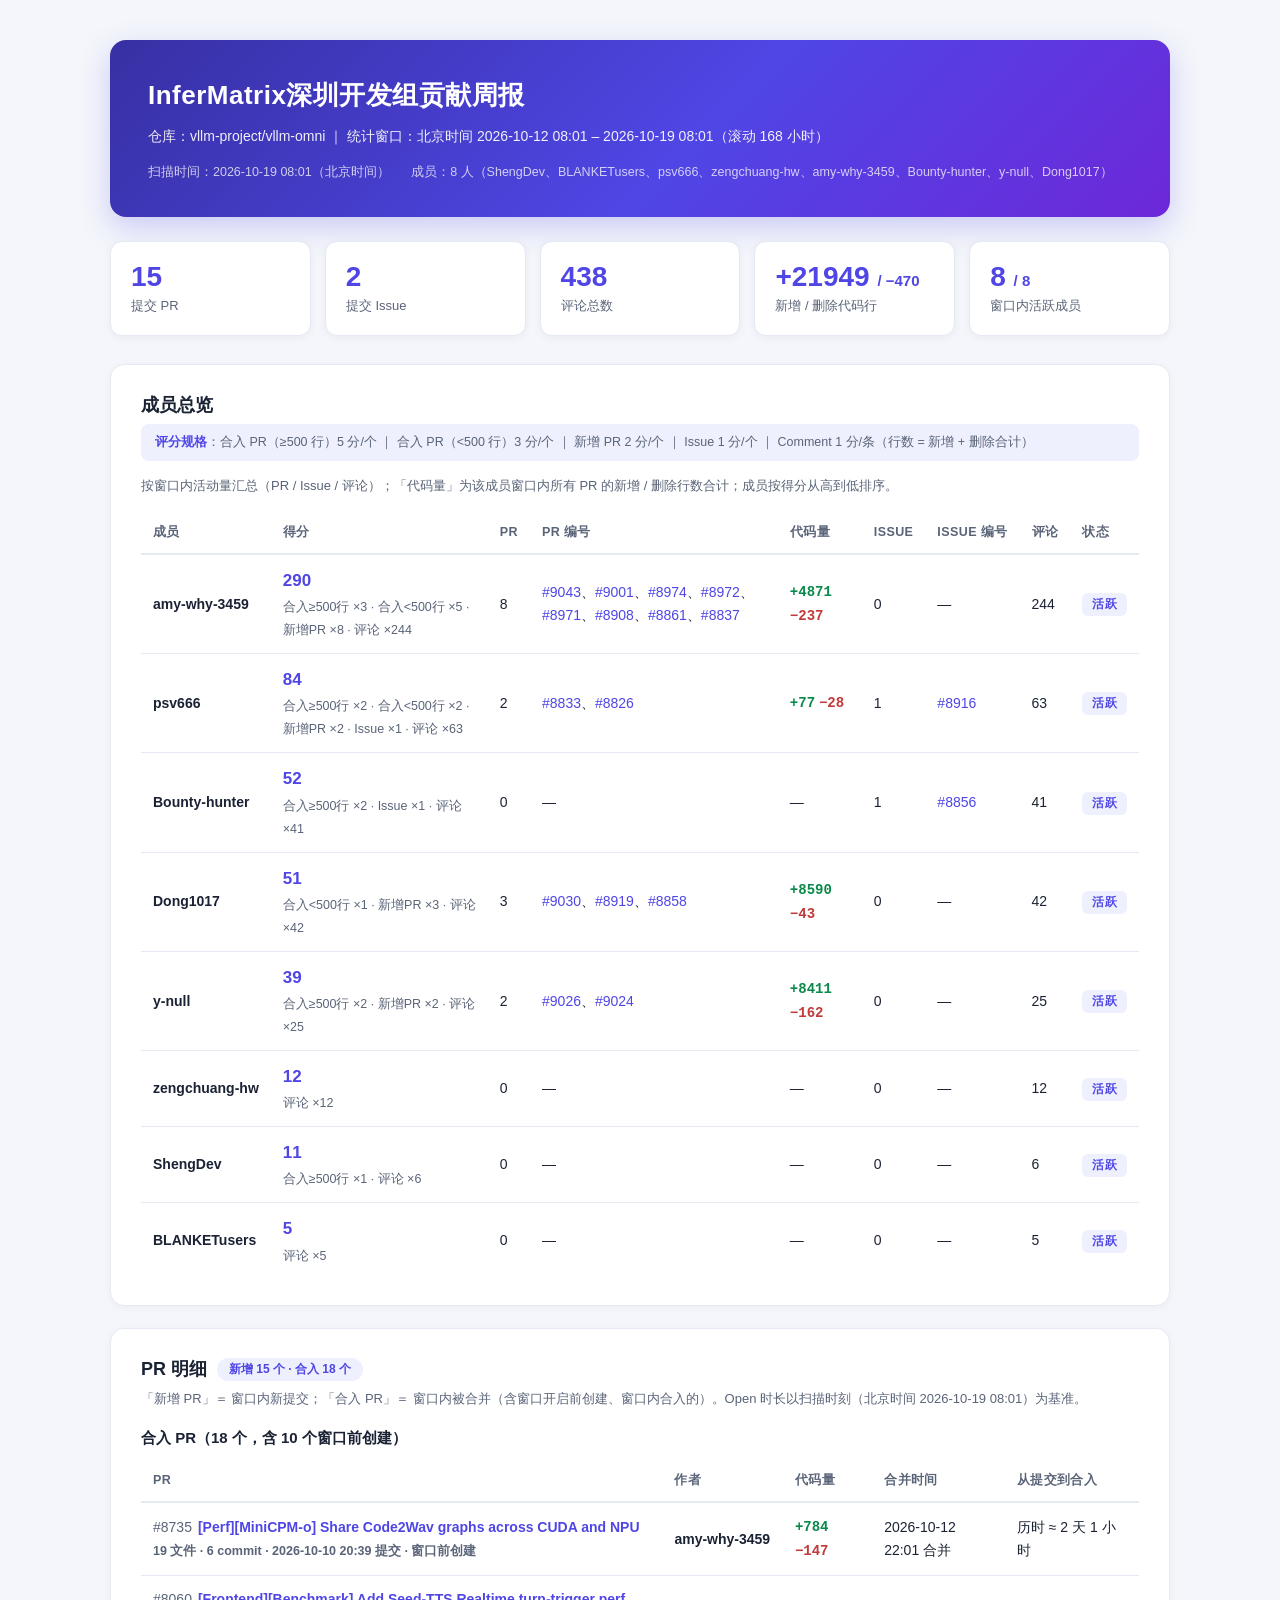
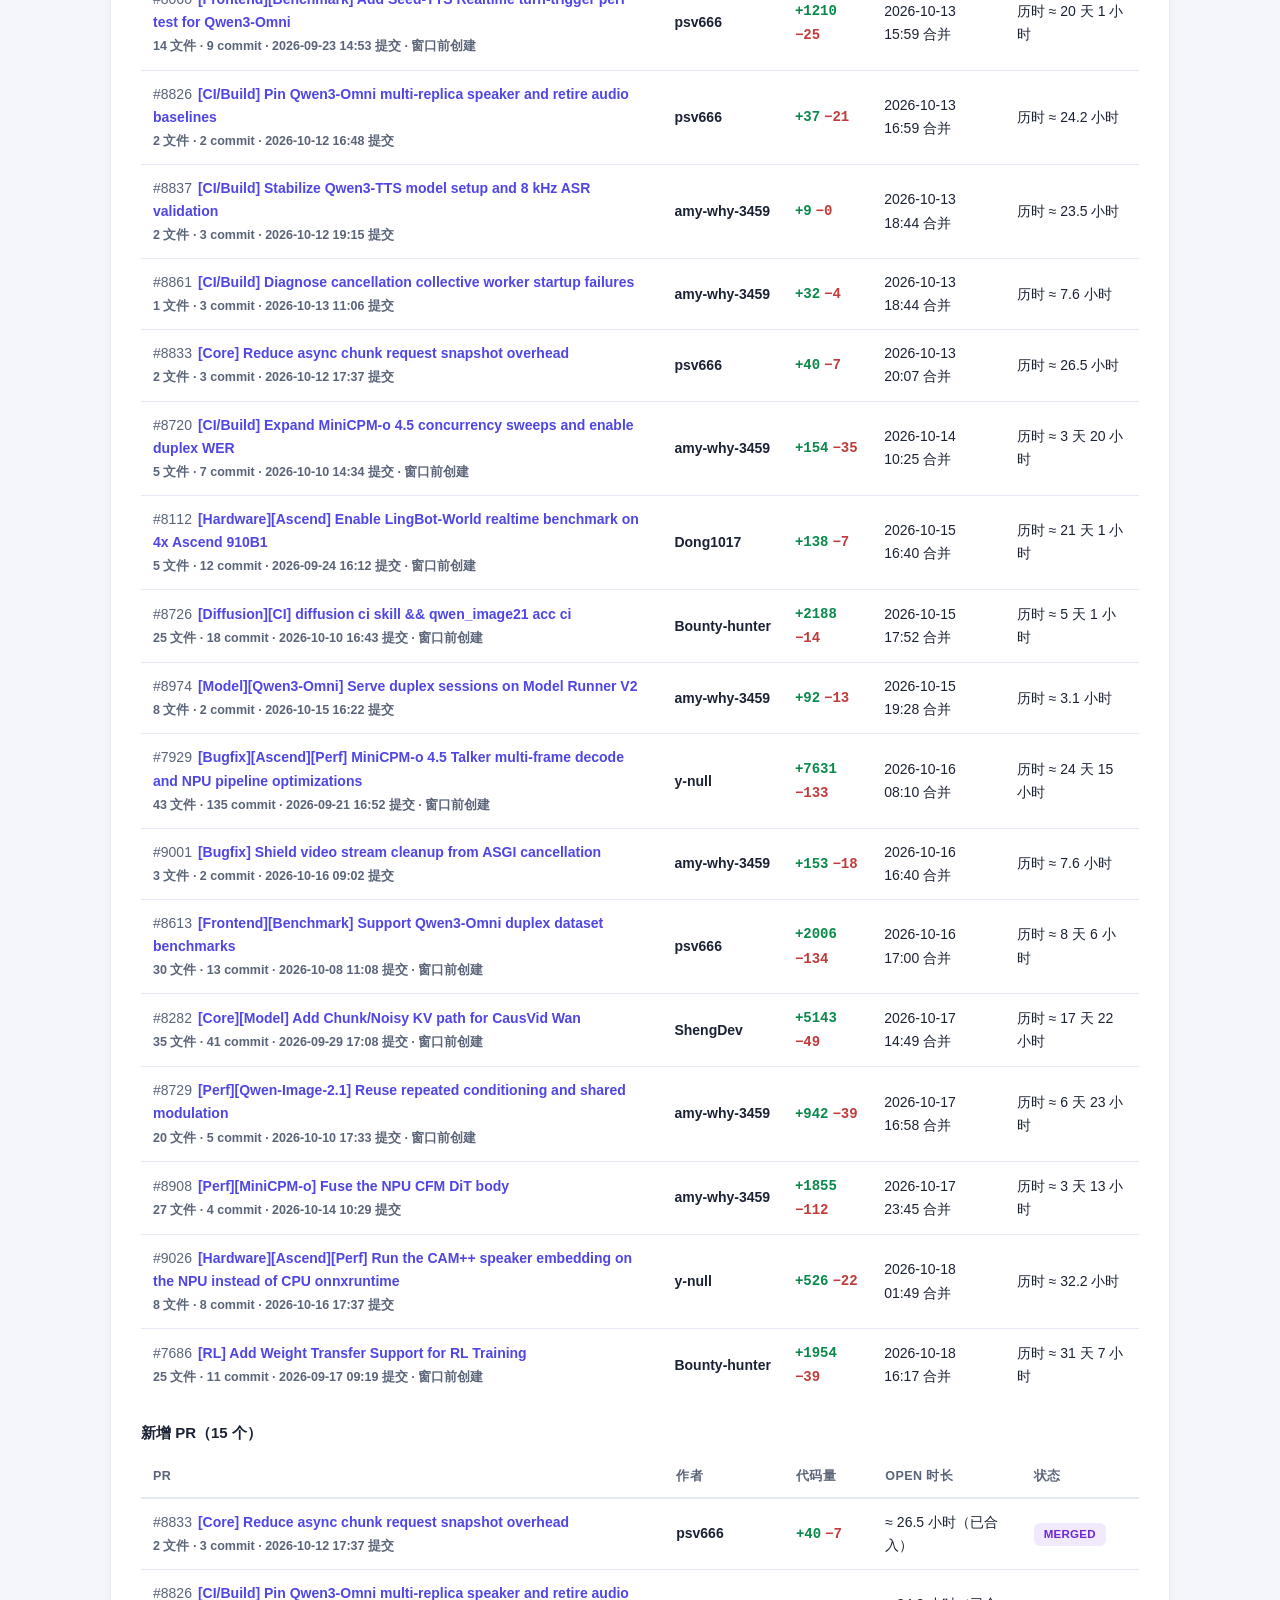
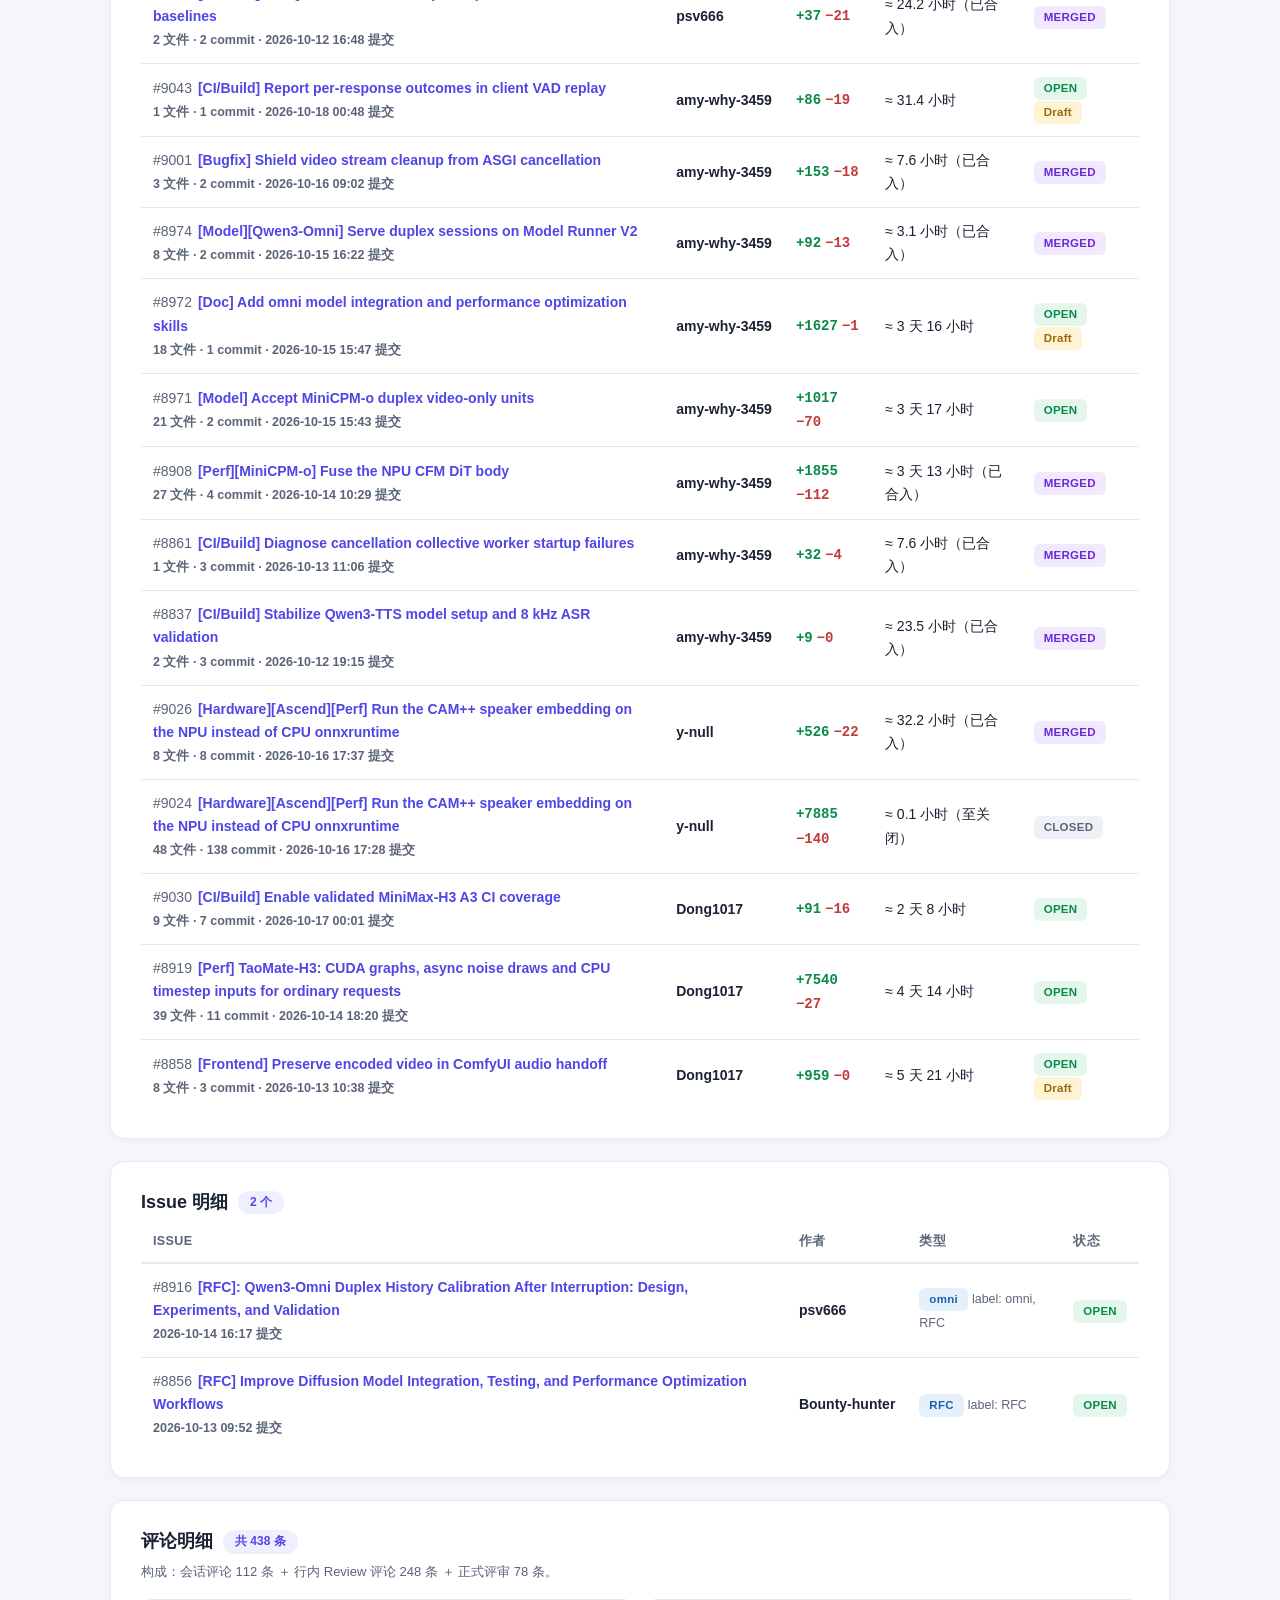
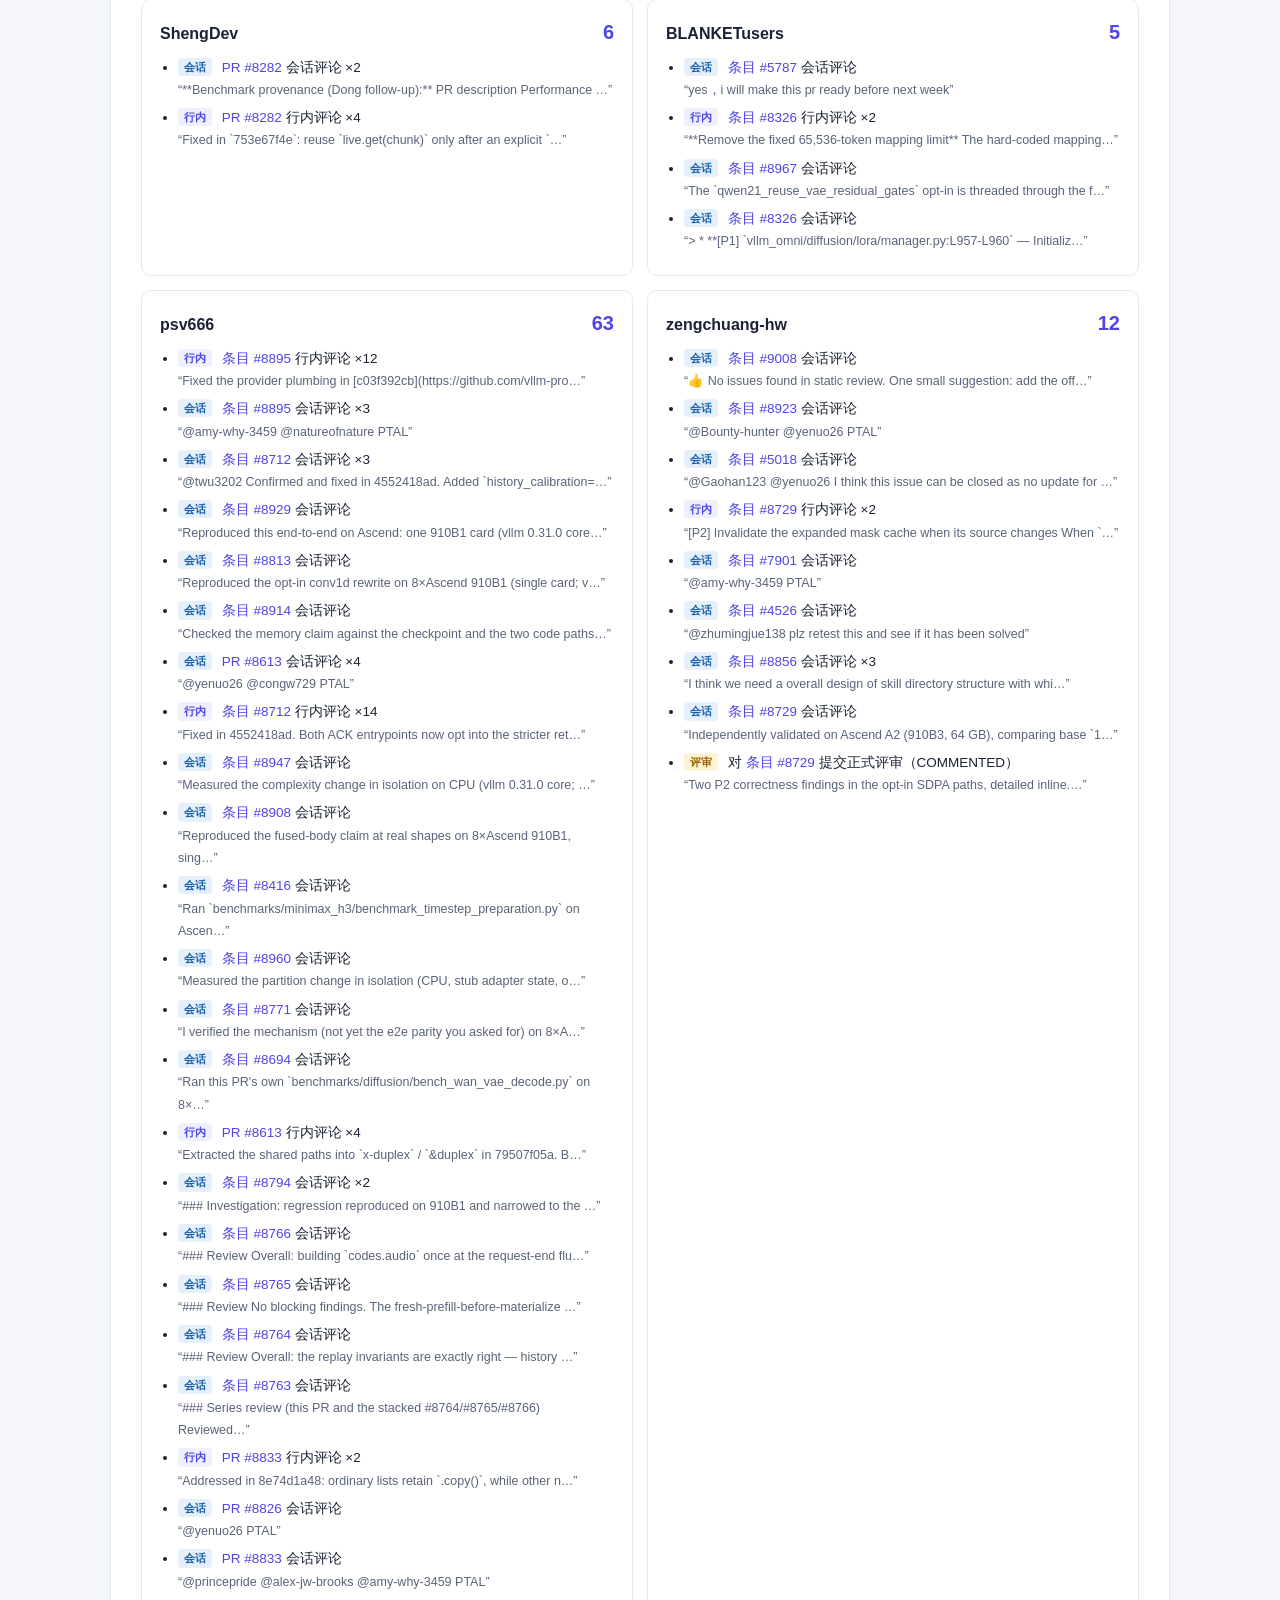
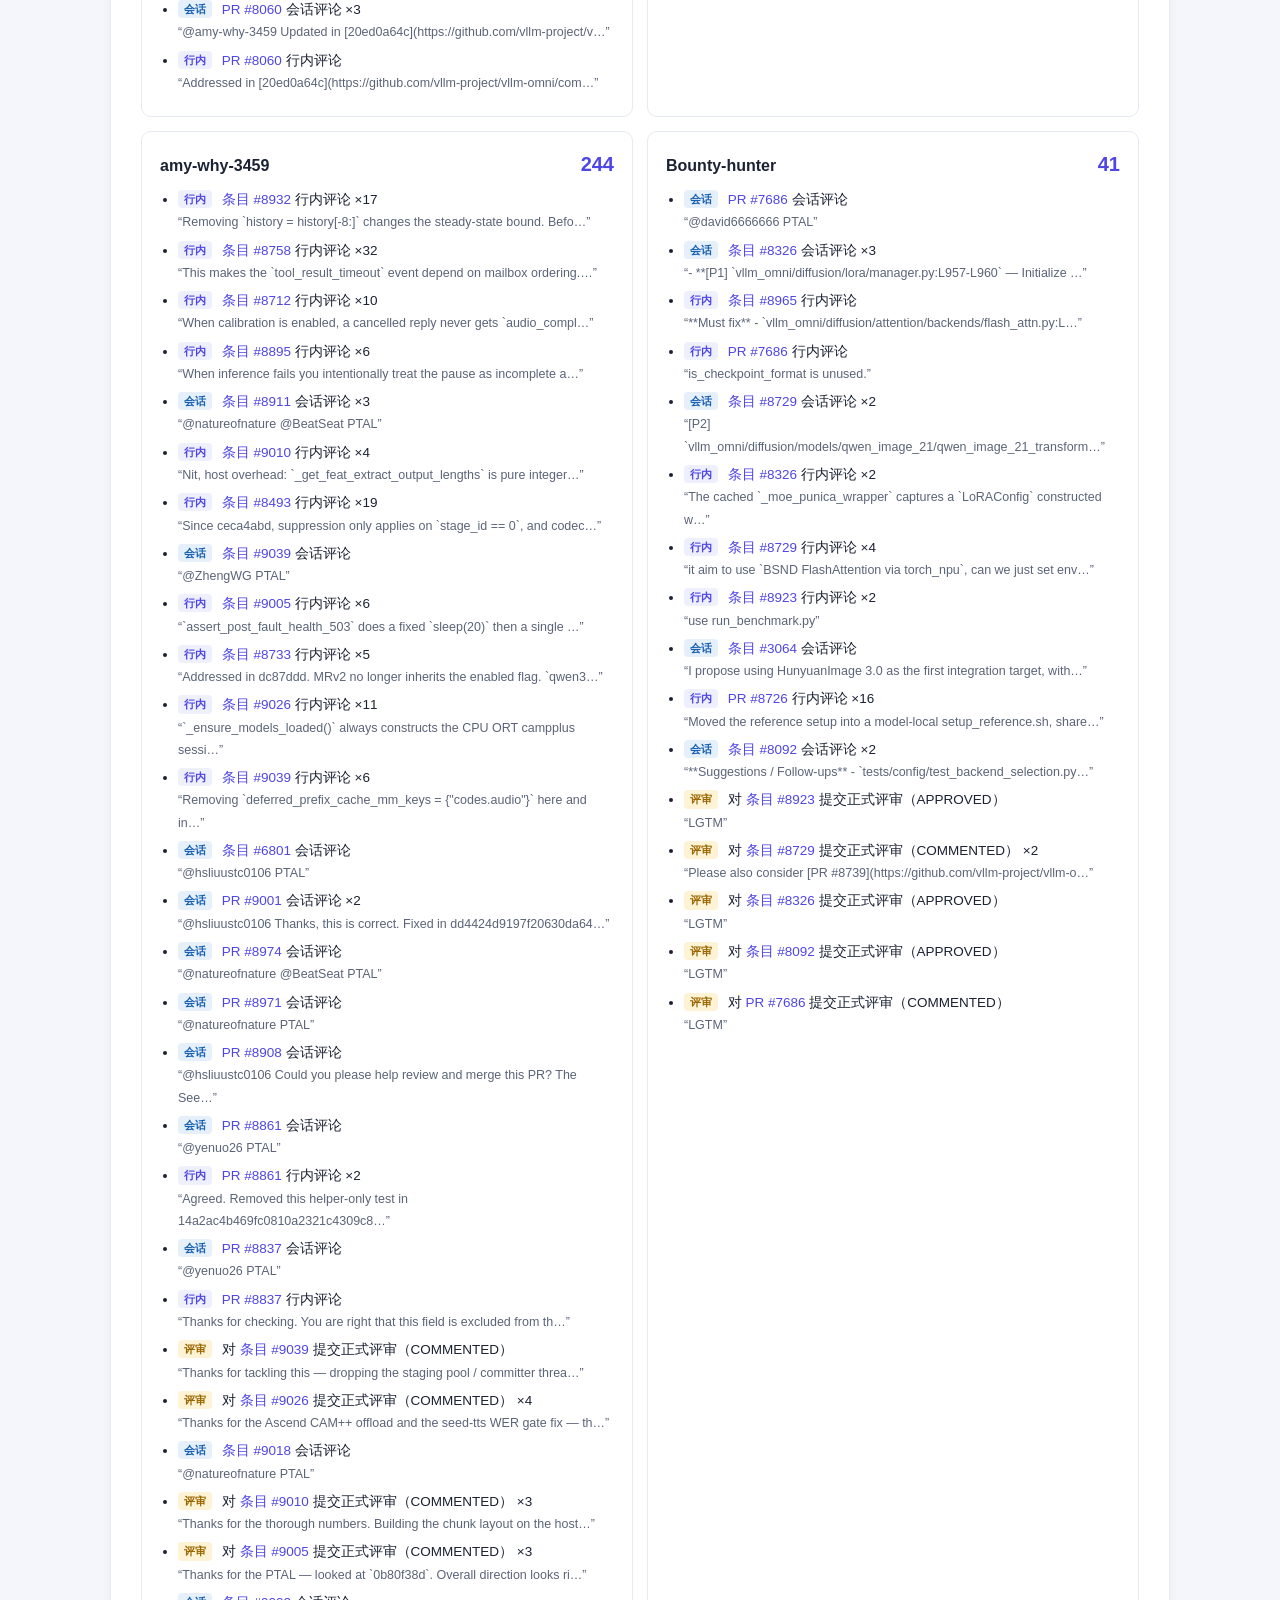
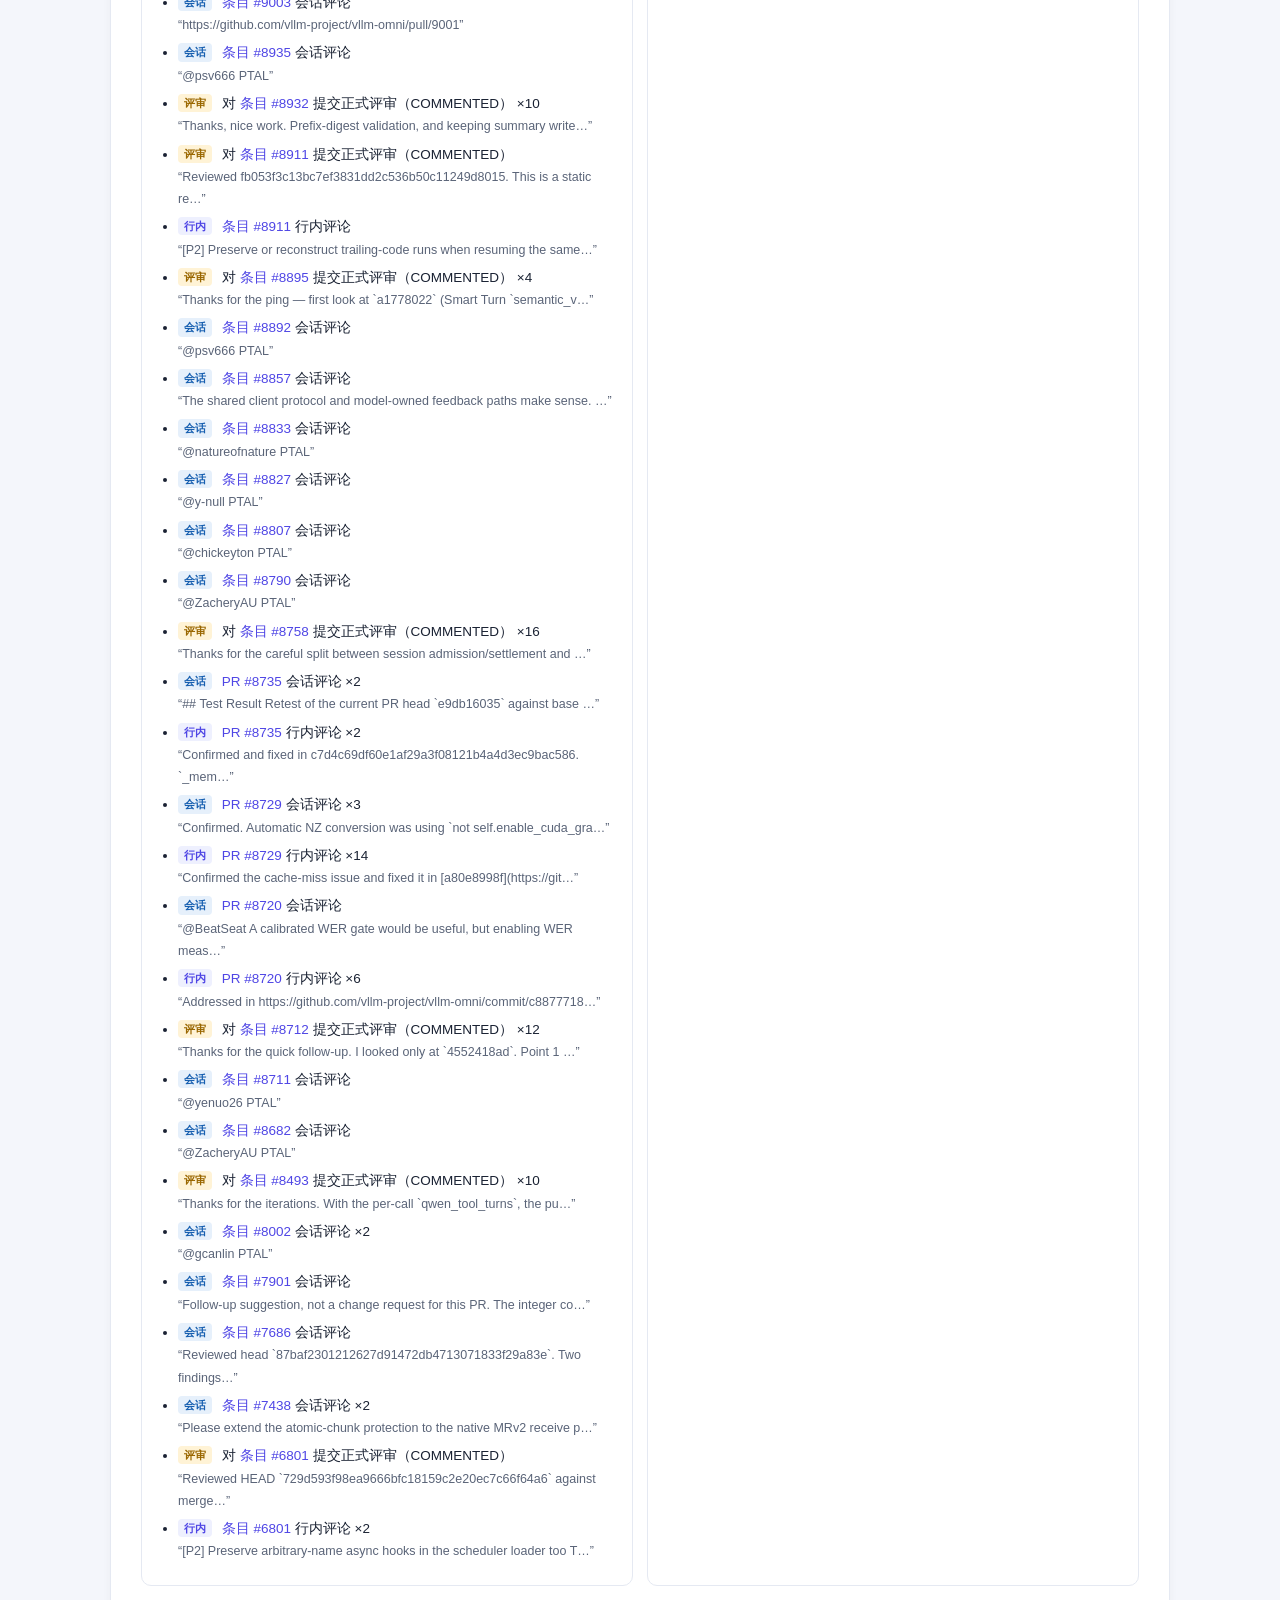
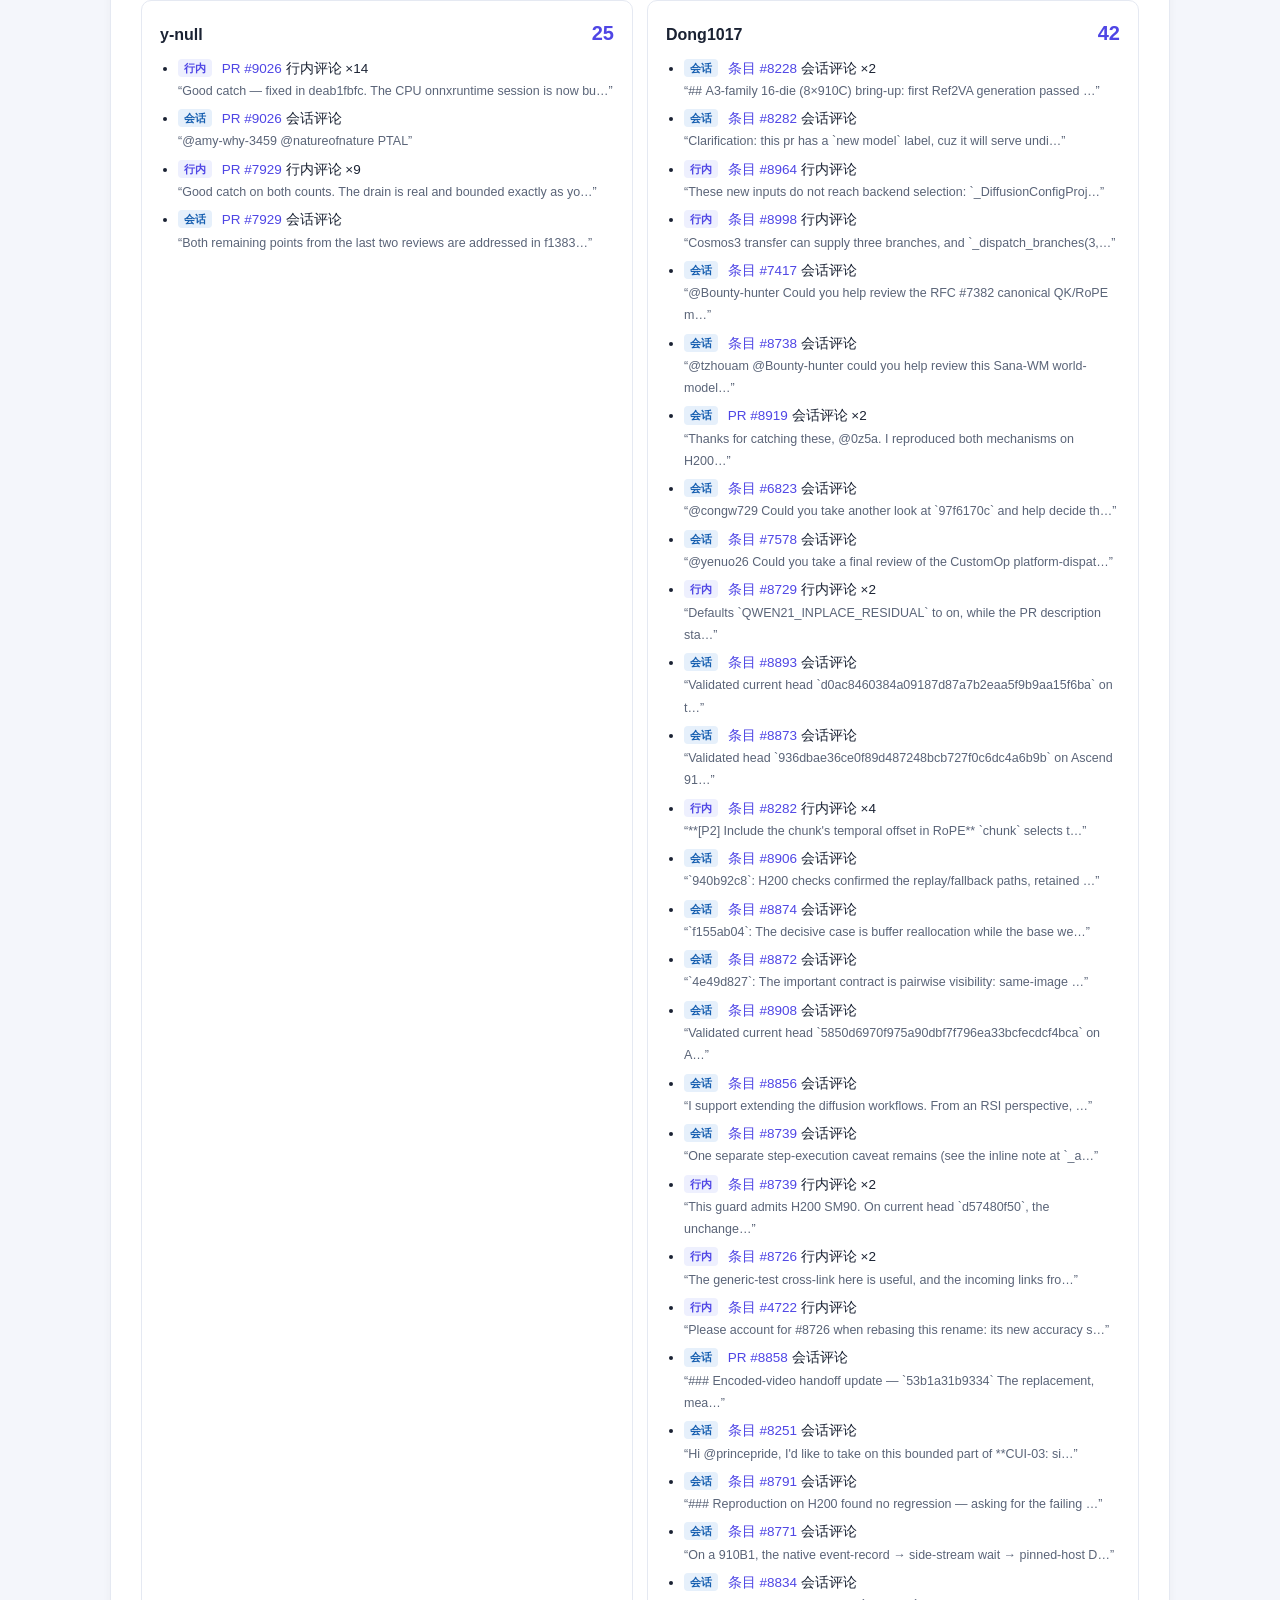
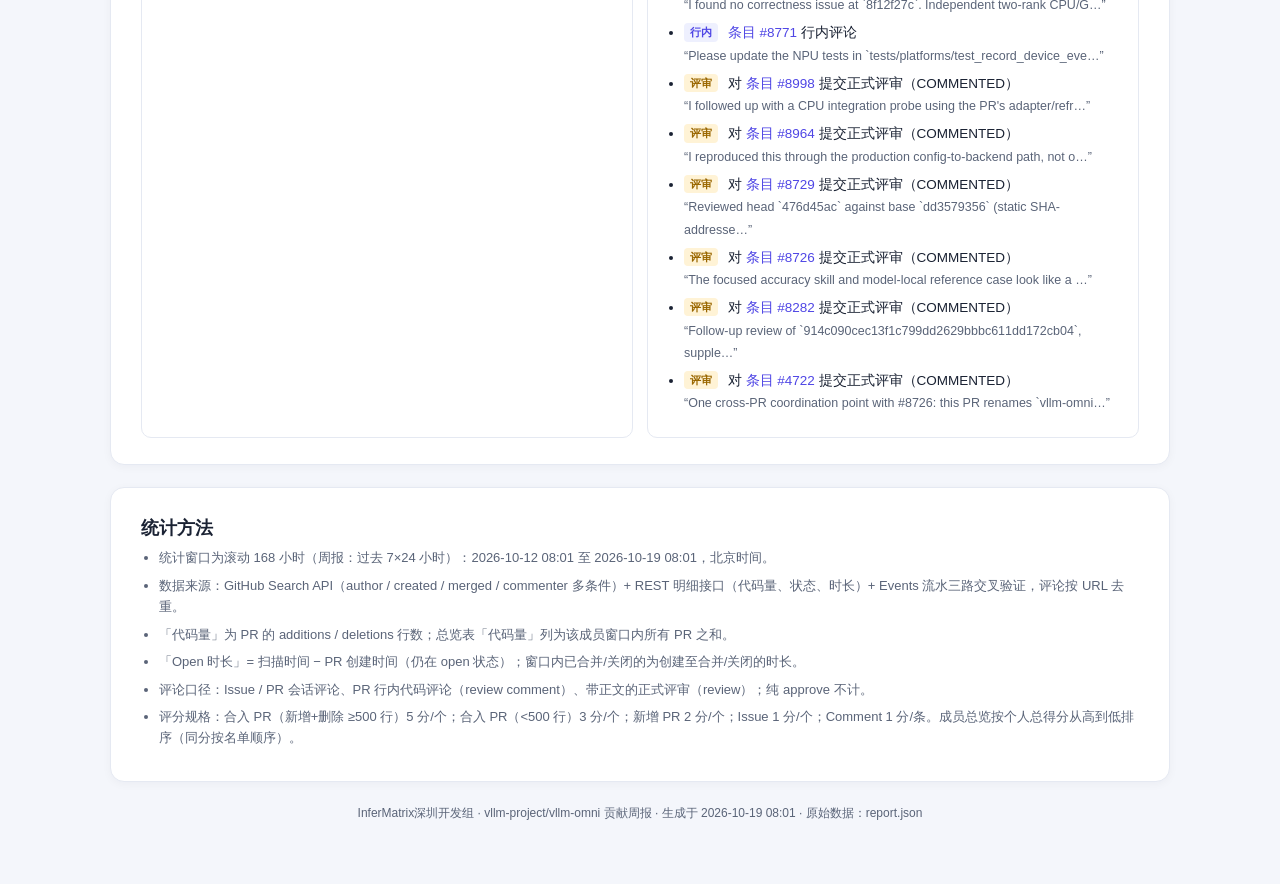
==== reports/weekly-2026-10-19.html @ c900212f "发布 2026-10-19 周报" ====
<!DOCTYPE html>
<html lang="zh-CN">
<head>
<meta charset="UTF-8">
<meta name="viewport" content="width=device-width, initial-scale=1.0">
<title>InferMatrix深圳开发组 · 贡献周报 · 2026-10-19</title>
<style>
  :root {
    --ink: #1a2233; --ink-soft: #5a6478; --line: #e5e9f2; --bg: #f4f6fb; --card: #ffffff;
    --accent: #4f46e5; --accent-soft: #eef0fe;
    --green: #0a8a4a; --green-bg: #e5f6ec; --red: #c23b3b; --red-bg: #fdecec;
    --amber: #9a6700; --amber-bg: #fff3d6; --blue: #175fb0; --blue-bg: #e6f0fb;
    --violet: #6d28d9; --violet-bg: #f1e9fe; --gray-bg: #eef1f6;
  }
  * { box-sizing: border-box; margin: 0; padding: 0; }
  body { font-family: -apple-system, "Segoe UI", Roboto, "PingFang SC", "Microsoft YaHei", "Noto Sans SC", sans-serif;
    background: var(--bg); color: var(--ink); line-height: 1.65; padding: 40px 20px 60px; }
  .page { max-width: 1060px; margin: 0 auto; }
  header.hero { background: linear-gradient(135deg, #3730a3 0%, #4f46e5 55%, #6d28d9 100%); color: #fff;
    border-radius: 16px; padding: 34px 38px; margin-bottom: 24px; box-shadow: 0 10px 30px rgba(79, 70, 229, .25); }
  header.hero h1 { font-size: 26px; font-weight: 700; letter-spacing: .5px; }
  header.hero .sub { margin-top: 8px; font-size: 14px; opacity: .92; }
  header.hero .meta { margin-top: 14px; font-size: 12.5px; opacity: .75; }
  header.hero .meta span { margin-right: 18px; }
  .stats { display: grid; grid-template-columns: repeat(5, 1fr); gap: 14px; margin-bottom: 28px; }
  .stat { background: var(--card); border-radius: 12px; padding: 18px 20px; border: 1px solid var(--line);
    box-shadow: 0 2px 8px rgba(26, 34, 51, .05); }
  .stat .num { font-size: 28px; font-weight: 800; color: var(--accent); line-height: 1.2; }
  .stat .lbl { font-size: 13px; color: var(--ink-soft); margin-top: 2px; }
  .stat .num small { font-size: 15px; font-weight: 600; }
  section { background: var(--card); border: 1px solid var(--line); border-radius: 14px; padding: 26px 30px;
    margin-bottom: 22px; box-shadow: 0 2px 10px rgba(26,34,51,.04); }
  h2 { font-size: 18px; font-weight: 700; margin-bottom: 4px; display: flex; align-items: center; gap: 10px; flex-wrap: wrap; }
  h2 .tag { font-size: 12px; font-weight: 600; color: var(--accent); background: var(--accent-soft); border-radius: 999px; padding: 2px 12px; }
  .h3 { font-size: 15px; font-weight: 700; margin: 20px 0 10px; }
  .h3:first-of-type { margin-top: 0; }
  .sec-desc { font-size: 13px; color: var(--ink-soft); margin-bottom: 16px; }
  table { width: 100%; border-collapse: collapse; font-size: 14px; }
  th { text-align: left; font-size: 12.5px; color: var(--ink-soft); font-weight: 600; text-transform: uppercase;
    letter-spacing: .4px; padding: 10px 12px; border-bottom: 2px solid var(--line); white-space: nowrap; }
  td { padding: 12px; border-bottom: 1px solid var(--line); vertical-align: middle; }
  tr:last-child td { border-bottom: none; }
  tr:hover td { background: #fafbfe; }
  a { color: var(--accent); text-decoration: none; }
  a:hover { text-decoration: underline; }
  .pr-title { font-weight: 600; }
  .pr-id { color: var(--ink-soft); font-weight: 500; margin-right: 6px; }
  .member { font-weight: 600; white-space: nowrap; }
  .codeadd { color: var(--green); font-weight: 700; font-family: Consolas, "Courier New", monospace; }
  .codedel { color: var(--red); font-weight: 700; font-family: Consolas, "Courier New", monospace; }
  .muted { color: var(--ink-soft); font-size: 12.5px; }
  .badge { display: inline-block; font-size: 11.5px; font-weight: 700; border-radius: 6px; padding: 2px 10px;
    letter-spacing: .3px; white-space: nowrap; }
  .b-open { color: var(--green); background: var(--green-bg); }
  .b-draft { color: var(--amber); background: var(--amber-bg); }
  .b-merged { color: var(--violet); background: var(--violet-bg); }
  .b-closed { color: var(--ink-soft); background: var(--gray-bg); }
  .b-perf { color: var(--blue); background: var(--blue-bg); }
  .b-idle { color: var(--ink-soft); background: var(--gray-bg); }
  .b-active { color: var(--accent); background: var(--accent-soft); }
  .cmt-grid { display: grid; grid-template-columns: 1fr 1fr; gap: 14px; }
  .cmt-card { border: 1px solid var(--line); border-radius: 10px; padding: 16px 18px; }
  .cmt-card .head { display: flex; justify-content: space-between; align-items: baseline; margin-bottom: 8px; }
  .cmt-card .who { font-weight: 700; }
  .cmt-card .count { font-size: 20px; font-weight: 800; color: var(--accent); }
  .cmt-card ul { margin-left: 18px; font-size: 13.5px; }
  .cmt-card li { margin-bottom: 6px; }
  .k { display: inline-block; font-size: 11px; font-weight: 700; border-radius: 4px; padding: 0 6px; margin-right: 6px; vertical-align: 1px; }
  .k1 { color: var(--blue); background: var(--blue-bg); }
  .k2 { color: var(--accent); background: var(--accent-soft); }
  .k3 { color: var(--amber); background: var(--amber-bg); }
  .rules { background: var(--accent-soft); border-radius: 8px; padding: 8px 14px; font-size: 12.5px; color: var(--ink-soft); margin-bottom: 14px; }
  .rules b { color: var(--accent); }
  .score { font-weight: 800; color: var(--accent); font-size: 17px; }
  .idle-grid { display: grid; grid-template-columns: repeat(3, 1fr); gap: 14px; }
  .idle-card { border: 1px dashed #cdd4e2; border-radius: 10px; padding: 16px 18px; }
  .idle-card .who { font-weight: 700; margin-bottom: 6px; }
  .idle-card p { font-size: 13px; color: var(--ink-soft); }
  .method { font-size: 13px; color: var(--ink-soft); }
  .method li { margin-bottom: 6px; margin-left: 18px; }
  footer { text-align: center; font-size: 12px; color: var(--ink-soft); margin-top: 10px; }
  @media (max-width: 860px) { .stats { grid-template-columns: repeat(2, 1fr); } .cmt-grid, .idle-grid { grid-template-columns: 1fr; } section { padding: 20px 18px; } .table-wrap { overflow-x: auto; } }
  @media print { body { background: #fff; padding: 0; } section, .stat, header.hero { box-shadow: none; } }
</style>
</head>
<body>
<div class="page">

  <header class="hero">
    <h1>InferMatrix深圳开发组贡献周报</h1>
    <div class="sub">仓库：vllm-project/vllm-omni ｜ 统计窗口：北京时间 2026-10-12 08:01 – 2026-10-19 08:01（滚动 168 小时）</div>
    <div class="meta">
      <span>扫描时间：2026-10-19 08:01（北京时间）</span>
      <span>成员：8 人（ShengDev、BLANKETusers、psv666、zengchuang-hw、amy-why-3459、Bounty-hunter、y-null、Dong1017）</span>
    </div>
  </header>

  <div class="stats">
    <div class="stat"><div class="num">15</div><div class="lbl">提交 PR</div></div>
    <div class="stat"><div class="num">2</div><div class="lbl">提交 Issue</div></div>
    <div class="stat"><div class="num">438</div><div class="lbl">评论总数</div></div>
    <div class="stat"><div class="num">+21949 <small>/ −470</small></div><div class="lbl">新增 / 删除代码行</div></div>
    <div class="stat"><div class="num">8 <small>/ 8</small></div><div class="lbl">窗口内活跃成员</div></div>
  </div>

  <section>
    <h2>成员总览</h2>
    <div class="rules"><b>评分规格</b>：合入 PR（≥500 行）5 分/个 ｜ 合入 PR（&lt;500 行）3 分/个 ｜ 新增 PR 2 分/个 ｜ Issue 1 分/个 ｜ Comment 1 分/条（行数 = 新增 + 删除合计）</div>
    <div class="sec-desc">按窗口内活动量汇总（PR / Issue / 评论）；「代码量」为该成员窗口内所有 PR 的新增 / 删除行数合计；成员按得分从高到低排序。</div>
    <div class="table-wrap">
    <table>
      <thead><tr><th>成员</th><th>得分</th><th>PR</th><th>PR 编号</th><th>代码量</th><th>Issue</th><th>Issue 编号</th><th>评论</th><th>状态</th></tr></thead>
      <tbody>
        <tr><td class="member">amy-why-3459</td><td><span class="score">290</span><br><span class="muted">合入≥500行 ×3 · 合入<500行 ×5 · 新增PR ×8 · 评论 ×244</span></td><td>8</td><td><a href="https://github.com/vllm-project/vllm-omni/pull/9043" target="_blank">#9043</a>、<a href="https://github.com/vllm-project/vllm-omni/pull/9001" target="_blank">#9001</a>、<a href="https://github.com/vllm-project/vllm-omni/pull/8974" target="_blank">#8974</a>、<a href="https://github.com/vllm-project/vllm-omni/pull/8972" target="_blank">#8972</a>、<a href="https://github.com/vllm-project/vllm-omni/pull/8971" target="_blank">#8971</a>、<a href="https://github.com/vllm-project/vllm-omni/pull/8908" target="_blank">#8908</a>、<a href="https://github.com/vllm-project/vllm-omni/pull/8861" target="_blank">#8861</a>、<a href="https://github.com/vllm-project/vllm-omni/pull/8837" target="_blank">#8837</a></td><td><span class="codeadd">+4871</span> <span class="codedel">−237</span></td><td>0</td><td>—</td><td>244</td><td><span class="badge b-active">活跃</span></td></tr>
        <tr><td class="member">psv666</td><td><span class="score">84</span><br><span class="muted">合入≥500行 ×2 · 合入<500行 ×2 · 新增PR ×2 · Issue ×1 · 评论 ×63</span></td><td>2</td><td><a href="https://github.com/vllm-project/vllm-omni/pull/8833" target="_blank">#8833</a>、<a href="https://github.com/vllm-project/vllm-omni/pull/8826" target="_blank">#8826</a></td><td><span class="codeadd">+77</span> <span class="codedel">−28</span></td><td>1</td><td><a href="https://github.com/vllm-project/vllm-omni/issues/8916" target="_blank">#8916</a></td><td>63</td><td><span class="badge b-active">活跃</span></td></tr>
        <tr><td class="member">Bounty-hunter</td><td><span class="score">52</span><br><span class="muted">合入≥500行 ×2 · Issue ×1 · 评论 ×41</span></td><td>0</td><td>—</td><td>—</td><td>1</td><td><a href="https://github.com/vllm-project/vllm-omni/issues/8856" target="_blank">#8856</a></td><td>41</td><td><span class="badge b-active">活跃</span></td></tr>
        <tr><td class="member">Dong1017</td><td><span class="score">51</span><br><span class="muted">合入<500行 ×1 · 新增PR ×3 · 评论 ×42</span></td><td>3</td><td><a href="https://github.com/vllm-project/vllm-omni/pull/9030" target="_blank">#9030</a>、<a href="https://github.com/vllm-project/vllm-omni/pull/8919" target="_blank">#8919</a>、<a href="https://github.com/vllm-project/vllm-omni/pull/8858" target="_blank">#8858</a></td><td><span class="codeadd">+8590</span> <span class="codedel">−43</span></td><td>0</td><td>—</td><td>42</td><td><span class="badge b-active">活跃</span></td></tr>
        <tr><td class="member">y-null</td><td><span class="score">39</span><br><span class="muted">合入≥500行 ×2 · 新增PR ×2 · 评论 ×25</span></td><td>2</td><td><a href="https://github.com/vllm-project/vllm-omni/pull/9026" target="_blank">#9026</a>、<a href="https://github.com/vllm-project/vllm-omni/pull/9024" target="_blank">#9024</a></td><td><span class="codeadd">+8411</span> <span class="codedel">−162</span></td><td>0</td><td>—</td><td>25</td><td><span class="badge b-active">活跃</span></td></tr>
        <tr><td class="member">zengchuang-hw</td><td><span class="score">12</span><br><span class="muted">评论 ×12</span></td><td>0</td><td>—</td><td>—</td><td>0</td><td>—</td><td>12</td><td><span class="badge b-active">活跃</span></td></tr>
        <tr><td class="member">ShengDev</td><td><span class="score">11</span><br><span class="muted">合入≥500行 ×1 · 评论 ×6</span></td><td>0</td><td>—</td><td>—</td><td>0</td><td>—</td><td>6</td><td><span class="badge b-active">活跃</span></td></tr>
        <tr><td class="member">BLANKETusers</td><td><span class="score">5</span><br><span class="muted">评论 ×5</span></td><td>0</td><td>—</td><td>—</td><td>0</td><td>—</td><td>5</td><td><span class="badge b-active">活跃</span></td></tr>
      </tbody>
    </table>
    </div>
  </section>

  <section>
    <h2>PR 明细 <span class="tag">新增 15 个 · 合入 18 个</span></h2>
    <div class="sec-desc">「新增 PR」＝ 窗口内新提交；「合入 PR」＝ 窗口内被合并（含窗口开启前创建、窗口内合入的）。Open 时长以扫描时刻（北京时间 2026-10-19 08:01）为基准。</div>
    <h3 class="h3">合入 PR（18 个，含 10 个窗口前创建）</h3>
    <div class="table-wrap"><table>
      <thead><tr><th>PR</th><th>作者</th><th>代码量</th><th>合并时间</th><th>从提交到合入</th></tr></thead>
      <tbody><tr>
          <td class="pr-title"><span class="pr-id">#8735</span><a href="https://github.com/vllm-project/vllm-omni/pull/8735" target="_blank">[Perf][MiniCPM-o] Share Code2Wav graphs across CUDA and NPU</a><br><span class="muted">19 文件 · 6 commit · 2026-10-10 20:39 提交 · 窗口前创建</span></td>
          <td class="member">amy-why-3459</td>
          <td><span class="codeadd">+784</span> <span class="codedel">−147</span></td>
          <td>2026-10-12 22:01 合并</td>
          <td>历时 ≈ 2 天 1 小时</td>
        </tr>
        <tr>
          <td class="pr-title"><span class="pr-id">#8060</span><a href="https://github.com/vllm-project/vllm-omni/pull/8060" target="_blank">[Frontend][Benchmark] Add Seed-TTS Realtime turn-trigger perf test for Qwen3-Omni</a><br><span class="muted">14 文件 · 9 commit · 2026-09-23 14:53 提交 · 窗口前创建</span></td>
          <td class="member">psv666</td>
          <td><span class="codeadd">+1210</span> <span class="codedel">−25</span></td>
          <td>2026-10-13 15:59 合并</td>
          <td>历时 ≈ 20 天 1 小时</td>
        </tr>
        <tr>
          <td class="pr-title"><span class="pr-id">#8826</span><a href="https://github.com/vllm-project/vllm-omni/pull/8826" target="_blank">[CI/Build] Pin Qwen3-Omni multi-replica speaker and retire audio baselines</a><br><span class="muted">2 文件 · 2 commit · 2026-10-12 16:48 提交</span></td>
          <td class="member">psv666</td>
          <td><span class="codeadd">+37</span> <span class="codedel">−21</span></td>
          <td>2026-10-13 16:59 合并</td>
          <td>历时 ≈ 24.2 小时</td>
        </tr>
        <tr>
          <td class="pr-title"><span class="pr-id">#8837</span><a href="https://github.com/vllm-project/vllm-omni/pull/8837" target="_blank">[CI/Build] Stabilize Qwen3-TTS model setup and 8 kHz ASR validation</a><br><span class="muted">2 文件 · 3 commit · 2026-10-12 19:15 提交</span></td>
          <td class="member">amy-why-3459</td>
          <td><span class="codeadd">+9</span> <span class="codedel">−0</span></td>
          <td>2026-10-13 18:44 合并</td>
          <td>历时 ≈ 23.5 小时</td>
        </tr>
        <tr>
          <td class="pr-title"><span class="pr-id">#8861</span><a href="https://github.com/vllm-project/vllm-omni/pull/8861" target="_blank">[CI/Build] Diagnose cancellation collective worker startup failures</a><br><span class="muted">1 文件 · 3 commit · 2026-10-13 11:06 提交</span></td>
          <td class="member">amy-why-3459</td>
          <td><span class="codeadd">+32</span> <span class="codedel">−4</span></td>
          <td>2026-10-13 18:44 合并</td>
          <td>历时 ≈ 7.6 小时</td>
        </tr>
        <tr>
          <td class="pr-title"><span class="pr-id">#8833</span><a href="https://github.com/vllm-project/vllm-omni/pull/8833" target="_blank">[Core] Reduce async chunk request snapshot overhead</a><br><span class="muted">2 文件 · 3 commit · 2026-10-12 17:37 提交</span></td>
          <td class="member">psv666</td>
          <td><span class="codeadd">+40</span> <span class="codedel">−7</span></td>
          <td>2026-10-13 20:07 合并</td>
          <td>历时 ≈ 26.5 小时</td>
        </tr>
        <tr>
          <td class="pr-title"><span class="pr-id">#8720</span><a href="https://github.com/vllm-project/vllm-omni/pull/8720" target="_blank">[CI/Build] Expand MiniCPM-o 4.5 concurrency sweeps and enable duplex WER</a><br><span class="muted">5 文件 · 7 commit · 2026-10-10 14:34 提交 · 窗口前创建</span></td>
          <td class="member">amy-why-3459</td>
          <td><span class="codeadd">+154</span> <span class="codedel">−35</span></td>
          <td>2026-10-14 10:25 合并</td>
          <td>历时 ≈ 3 天 20 小时</td>
        </tr>
        <tr>
          <td class="pr-title"><span class="pr-id">#8112</span><a href="https://github.com/vllm-project/vllm-omni/pull/8112" target="_blank">[Hardware][Ascend] Enable LingBot-World realtime benchmark on 4x Ascend 910B1</a><br><span class="muted">5 文件 · 12 commit · 2026-09-24 16:12 提交 · 窗口前创建</span></td>
          <td class="member">Dong1017</td>
          <td><span class="codeadd">+138</span> <span class="codedel">−7</span></td>
          <td>2026-10-15 16:40 合并</td>
          <td>历时 ≈ 21 天 1 小时</td>
        </tr>
        <tr>
          <td class="pr-title"><span class="pr-id">#8726</span><a href="https://github.com/vllm-project/vllm-omni/pull/8726" target="_blank">[Diffusion][CI] diffusion ci skill &amp;&amp; qwen_image21 acc ci</a><br><span class="muted">25 文件 · 18 commit · 2026-10-10 16:43 提交 · 窗口前创建</span></td>
          <td class="member">Bounty-hunter</td>
          <td><span class="codeadd">+2188</span> <span class="codedel">−14</span></td>
          <td>2026-10-15 17:52 合并</td>
          <td>历时 ≈ 5 天 1 小时</td>
        </tr>
        <tr>
          <td class="pr-title"><span class="pr-id">#8974</span><a href="https://github.com/vllm-project/vllm-omni/pull/8974" target="_blank">[Model][Qwen3-Omni] Serve duplex sessions on Model Runner V2</a><br><span class="muted">8 文件 · 2 commit · 2026-10-15 16:22 提交</span></td>
          <td class="member">amy-why-3459</td>
          <td><span class="codeadd">+92</span> <span class="codedel">−13</span></td>
          <td>2026-10-15 19:28 合并</td>
          <td>历时 ≈ 3.1 小时</td>
        </tr>
        <tr>
          <td class="pr-title"><span class="pr-id">#7929</span><a href="https://github.com/vllm-project/vllm-omni/pull/7929" target="_blank">[Bugfix][Ascend][Perf] MiniCPM-o 4.5 Talker multi-frame decode and NPU pipeline optimizations</a><br><span class="muted">43 文件 · 135 commit · 2026-09-21 16:52 提交 · 窗口前创建</span></td>
          <td class="member">y-null</td>
          <td><span class="codeadd">+7631</span> <span class="codedel">−133</span></td>
          <td>2026-10-16 08:10 合并</td>
          <td>历时 ≈ 24 天 15 小时</td>
        </tr>
        <tr>
          <td class="pr-title"><span class="pr-id">#9001</span><a href="https://github.com/vllm-project/vllm-omni/pull/9001" target="_blank">[Bugfix] Shield video stream cleanup from ASGI cancellation</a><br><span class="muted">3 文件 · 2 commit · 2026-10-16 09:02 提交</span></td>
          <td class="member">amy-why-3459</td>
          <td><span class="codeadd">+153</span> <span class="codedel">−18</span></td>
          <td>2026-10-16 16:40 合并</td>
          <td>历时 ≈ 7.6 小时</td>
        </tr>
        <tr>
          <td class="pr-title"><span class="pr-id">#8613</span><a href="https://github.com/vllm-project/vllm-omni/pull/8613" target="_blank">[Frontend][Benchmark] Support Qwen3-Omni duplex dataset benchmarks</a><br><span class="muted">30 文件 · 13 commit · 2026-10-08 11:08 提交 · 窗口前创建</span></td>
          <td class="member">psv666</td>
          <td><span class="codeadd">+2006</span> <span class="codedel">−134</span></td>
          <td>2026-10-16 17:00 合并</td>
          <td>历时 ≈ 8 天 6 小时</td>
        </tr>
        <tr>
          <td class="pr-title"><span class="pr-id">#8282</span><a href="https://github.com/vllm-project/vllm-omni/pull/8282" target="_blank">[Core][Model] Add Chunk/Noisy KV path for CausVid Wan</a><br><span class="muted">35 文件 · 41 commit · 2026-09-29 17:08 提交 · 窗口前创建</span></td>
          <td class="member">ShengDev</td>
          <td><span class="codeadd">+5143</span> <span class="codedel">−49</span></td>
          <td>2026-10-17 14:49 合并</td>
          <td>历时 ≈ 17 天 22 小时</td>
        </tr>
        <tr>
          <td class="pr-title"><span class="pr-id">#8729</span><a href="https://github.com/vllm-project/vllm-omni/pull/8729" target="_blank">[Perf][Qwen-Image-2.1] Reuse repeated conditioning and shared modulation</a><br><span class="muted">20 文件 · 5 commit · 2026-10-10 17:33 提交 · 窗口前创建</span></td>
          <td class="member">amy-why-3459</td>
          <td><span class="codeadd">+942</span> <span class="codedel">−39</span></td>
          <td>2026-10-17 16:58 合并</td>
          <td>历时 ≈ 6 天 23 小时</td>
        </tr>
        <tr>
          <td class="pr-title"><span class="pr-id">#8908</span><a href="https://github.com/vllm-project/vllm-omni/pull/8908" target="_blank">[Perf][MiniCPM-o] Fuse the NPU CFM DiT body</a><br><span class="muted">27 文件 · 4 commit · 2026-10-14 10:29 提交</span></td>
          <td class="member">amy-why-3459</td>
          <td><span class="codeadd">+1855</span> <span class="codedel">−112</span></td>
          <td>2026-10-17 23:45 合并</td>
          <td>历时 ≈ 3 天 13 小时</td>
        </tr>
        <tr>
          <td class="pr-title"><span class="pr-id">#9026</span><a href="https://github.com/vllm-project/vllm-omni/pull/9026" target="_blank">[Hardware][Ascend][Perf] Run the CAM++ speaker embedding on the NPU instead of CPU onnxruntime</a><br><span class="muted">8 文件 · 8 commit · 2026-10-16 17:37 提交</span></td>
          <td class="member">y-null</td>
          <td><span class="codeadd">+526</span> <span class="codedel">−22</span></td>
          <td>2026-10-18 01:49 合并</td>
          <td>历时 ≈ 32.2 小时</td>
        </tr>
        <tr>
          <td class="pr-title"><span class="pr-id">#7686</span><a href="https://github.com/vllm-project/vllm-omni/pull/7686" target="_blank">[RL] Add Weight Transfer Support for RL Training</a><br><span class="muted">25 文件 · 11 commit · 2026-09-17 09:19 提交 · 窗口前创建</span></td>
          <td class="member">Bounty-hunter</td>
          <td><span class="codeadd">+1954</span> <span class="codedel">−39</span></td>
          <td>2026-10-18 16:17 合并</td>
          <td>历时 ≈ 31 天 7 小时</td>
        </tr></tbody>
    </table></div>
<h3 class="h3">新增 PR（15 个）</h3>
    <div class="table-wrap"><table>
      <thead><tr><th>PR</th><th>作者</th><th>代码量</th><th>Open 时长</th><th>状态</th></tr></thead>
      <tbody><tr>
          <td class="pr-title"><span class="pr-id">#8833</span><a href="https://github.com/vllm-project/vllm-omni/pull/8833" target="_blank">[Core] Reduce async chunk request snapshot overhead</a><br><span class="muted">2 文件 · 3 commit · 2026-10-12 17:37 提交</span></td>
          <td class="member">psv666</td>
          <td><span class="codeadd">+40</span> <span class="codedel">−7</span></td>
          <td>≈ 26.5 小时（已合入）</td>
          <td><span class="badge b-merged">MERGED</span></td>
        </tr>
        <tr>
          <td class="pr-title"><span class="pr-id">#8826</span><a href="https://github.com/vllm-project/vllm-omni/pull/8826" target="_blank">[CI/Build] Pin Qwen3-Omni multi-replica speaker and retire audio baselines</a><br><span class="muted">2 文件 · 2 commit · 2026-10-12 16:48 提交</span></td>
          <td class="member">psv666</td>
          <td><span class="codeadd">+37</span> <span class="codedel">−21</span></td>
          <td>≈ 24.2 小时（已合入）</td>
          <td><span class="badge b-merged">MERGED</span></td>
        </tr>
        <tr>
          <td class="pr-title"><span class="pr-id">#9043</span><a href="https://github.com/vllm-project/vllm-omni/pull/9043" target="_blank">[CI/Build] Report per-response outcomes in client VAD replay</a><br><span class="muted">1 文件 · 1 commit · 2026-10-18 00:48 提交</span></td>
          <td class="member">amy-why-3459</td>
          <td><span class="codeadd">+86</span> <span class="codedel">−19</span></td>
          <td>≈ 31.4 小时</td>
          <td><span class="badge b-open">OPEN</span> <span class="badge b-draft">Draft</span></td>
        </tr>
        <tr>
          <td class="pr-title"><span class="pr-id">#9001</span><a href="https://github.com/vllm-project/vllm-omni/pull/9001" target="_blank">[Bugfix] Shield video stream cleanup from ASGI cancellation</a><br><span class="muted">3 文件 · 2 commit · 2026-10-16 09:02 提交</span></td>
          <td class="member">amy-why-3459</td>
          <td><span class="codeadd">+153</span> <span class="codedel">−18</span></td>
          <td>≈ 7.6 小时（已合入）</td>
          <td><span class="badge b-merged">MERGED</span></td>
        </tr>
        <tr>
          <td class="pr-title"><span class="pr-id">#8974</span><a href="https://github.com/vllm-project/vllm-omni/pull/8974" target="_blank">[Model][Qwen3-Omni] Serve duplex sessions on Model Runner V2</a><br><span class="muted">8 文件 · 2 commit · 2026-10-15 16:22 提交</span></td>
          <td class="member">amy-why-3459</td>
          <td><span class="codeadd">+92</span> <span class="codedel">−13</span></td>
          <td>≈ 3.1 小时（已合入）</td>
          <td><span class="badge b-merged">MERGED</span></td>
        </tr>
        <tr>
          <td class="pr-title"><span class="pr-id">#8972</span><a href="https://github.com/vllm-project/vllm-omni/pull/8972" target="_blank">[Doc] Add omni model integration and performance optimization skills</a><br><span class="muted">18 文件 · 1 commit · 2026-10-15 15:47 提交</span></td>
          <td class="member">amy-why-3459</td>
          <td><span class="codeadd">+1627</span> <span class="codedel">−1</span></td>
          <td>≈ 3 天 16 小时</td>
          <td><span class="badge b-open">OPEN</span> <span class="badge b-draft">Draft</span></td>
        </tr>
        <tr>
          <td class="pr-title"><span class="pr-id">#8971</span><a href="https://github.com/vllm-project/vllm-omni/pull/8971" target="_blank">[Model] Accept MiniCPM-o duplex video-only units</a><br><span class="muted">21 文件 · 2 commit · 2026-10-15 15:43 提交</span></td>
          <td class="member">amy-why-3459</td>
          <td><span class="codeadd">+1017</span> <span class="codedel">−70</span></td>
          <td>≈ 3 天 17 小时</td>
          <td><span class="badge b-open">OPEN</span></td>
        </tr>
        <tr>
          <td class="pr-title"><span class="pr-id">#8908</span><a href="https://github.com/vllm-project/vllm-omni/pull/8908" target="_blank">[Perf][MiniCPM-o] Fuse the NPU CFM DiT body</a><br><span class="muted">27 文件 · 4 commit · 2026-10-14 10:29 提交</span></td>
          <td class="member">amy-why-3459</td>
          <td><span class="codeadd">+1855</span> <span class="codedel">−112</span></td>
          <td>≈ 3 天 13 小时（已合入）</td>
          <td><span class="badge b-merged">MERGED</span></td>
        </tr>
        <tr>
          <td class="pr-title"><span class="pr-id">#8861</span><a href="https://github.com/vllm-project/vllm-omni/pull/8861" target="_blank">[CI/Build] Diagnose cancellation collective worker startup failures</a><br><span class="muted">1 文件 · 3 commit · 2026-10-13 11:06 提交</span></td>
          <td class="member">amy-why-3459</td>
          <td><span class="codeadd">+32</span> <span class="codedel">−4</span></td>
          <td>≈ 7.6 小时（已合入）</td>
          <td><span class="badge b-merged">MERGED</span></td>
        </tr>
        <tr>
          <td class="pr-title"><span class="pr-id">#8837</span><a href="https://github.com/vllm-project/vllm-omni/pull/8837" target="_blank">[CI/Build] Stabilize Qwen3-TTS model setup and 8 kHz ASR validation</a><br><span class="muted">2 文件 · 3 commit · 2026-10-12 19:15 提交</span></td>
          <td class="member">amy-why-3459</td>
          <td><span class="codeadd">+9</span> <span class="codedel">−0</span></td>
          <td>≈ 23.5 小时（已合入）</td>
          <td><span class="badge b-merged">MERGED</span></td>
        </tr>
        <tr>
          <td class="pr-title"><span class="pr-id">#9026</span><a href="https://github.com/vllm-project/vllm-omni/pull/9026" target="_blank">[Hardware][Ascend][Perf] Run the CAM++ speaker embedding on the NPU instead of CPU onnxruntime</a><br><span class="muted">8 文件 · 8 commit · 2026-10-16 17:37 提交</span></td>
          <td class="member">y-null</td>
          <td><span class="codeadd">+526</span> <span class="codedel">−22</span></td>
          <td>≈ 32.2 小时（已合入）</td>
          <td><span class="badge b-merged">MERGED</span></td>
        </tr>
        <tr>
          <td class="pr-title"><span class="pr-id">#9024</span><a href="https://github.com/vllm-project/vllm-omni/pull/9024" target="_blank">[Hardware][Ascend][Perf] Run the CAM++ speaker embedding on the NPU instead of CPU onnxruntime</a><br><span class="muted">48 文件 · 138 commit · 2026-10-16 17:28 提交</span></td>
          <td class="member">y-null</td>
          <td><span class="codeadd">+7885</span> <span class="codedel">−140</span></td>
          <td>≈ 0.1 小时（至关闭）</td>
          <td><span class="badge b-closed">CLOSED</span></td>
        </tr>
        <tr>
          <td class="pr-title"><span class="pr-id">#9030</span><a href="https://github.com/vllm-project/vllm-omni/pull/9030" target="_blank">[CI/Build] Enable validated MiniMax-H3 A3 CI coverage</a><br><span class="muted">9 文件 · 7 commit · 2026-10-17 00:01 提交</span></td>
          <td class="member">Dong1017</td>
          <td><span class="codeadd">+91</span> <span class="codedel">−16</span></td>
          <td>≈ 2 天 8 小时</td>
          <td><span class="badge b-open">OPEN</span></td>
        </tr>
        <tr>
          <td class="pr-title"><span class="pr-id">#8919</span><a href="https://github.com/vllm-project/vllm-omni/pull/8919" target="_blank">[Perf] TaoMate-H3: CUDA graphs, async noise draws and CPU timestep inputs for ordinary requests</a><br><span class="muted">39 文件 · 11 commit · 2026-10-14 18:20 提交</span></td>
          <td class="member">Dong1017</td>
          <td><span class="codeadd">+7540</span> <span class="codedel">−27</span></td>
          <td>≈ 4 天 14 小时</td>
          <td><span class="badge b-open">OPEN</span></td>
        </tr>
        <tr>
          <td class="pr-title"><span class="pr-id">#8858</span><a href="https://github.com/vllm-project/vllm-omni/pull/8858" target="_blank">[Frontend] Preserve encoded video in ComfyUI audio handoff</a><br><span class="muted">8 文件 · 3 commit · 2026-10-13 10:38 提交</span></td>
          <td class="member">Dong1017</td>
          <td><span class="codeadd">+959</span> <span class="codedel">−0</span></td>
          <td>≈ 5 天 21 小时</td>
          <td><span class="badge b-open">OPEN</span> <span class="badge b-draft">Draft</span></td>
        </tr></tbody>
    </table></div>
  </section>

  <section>
    <h2>Issue 明细 <span class="tag">2 个</span></h2>
    <div class="table-wrap"><table>
      <thead><tr><th>Issue</th><th>作者</th><th>类型</th><th>状态</th></tr></thead>
      <tbody><tr>
          <td class="pr-title"><span class="pr-id">#8916</span><a href="https://github.com/vllm-project/vllm-omni/issues/8916" target="_blank">[RFC]: Qwen3-Omni Duplex History Calibration After Interruption: Design, Experiments, and Validation</a><br><span class="muted">2026-10-14 16:17 提交</span></td>
          <td class="member">psv666</td>
          <td><span class="badge b-perf">omni</span> <span class="muted">label: omni, RFC</span></td>
          <td><span class="badge b-open">OPEN</span></td>
        </tr>
        <tr>
          <td class="pr-title"><span class="pr-id">#8856</span><a href="https://github.com/vllm-project/vllm-omni/issues/8856" target="_blank">[RFC] Improve Diffusion Model Integration, Testing, and Performance Optimization Workflows</a><br><span class="muted">2026-10-13 09:52 提交</span></td>
          <td class="member">Bounty-hunter</td>
          <td><span class="badge b-perf">RFC</span> <span class="muted">label: RFC</span></td>
          <td><span class="badge b-open">OPEN</span></td>
        </tr></tbody>
    </table></div>
  </section>

  <section>
    <h2>评论明细 <span class="tag">共 438 条</span></h2>
    <div class="sec-desc">构成：会话评论 112 条 ＋ 行内 Review 评论 248 条 ＋ 正式评审 78 条。</div>
    <div class="cmt-grid">
      <div class="cmt-card">
        <div class="head"><span class="who">ShengDev</span><span class="count">6</span></div>
        <ul>
          <li><span class="k k1">会话</span> <a href="https://github.com/vllm-project/vllm-omni/pull/8282" target="_blank">PR #8282</a> 会话评论 ×2<br><span class="muted">“**Benchmark provenance (Dong follow-up):** PR description Performance …”</span></li>
          <li><span class="k k2">行内</span> <a href="https://github.com/vllm-project/vllm-omni/pull/8282" target="_blank">PR #8282</a> 行内评论 ×4<br><span class="muted">“Fixed in `753e67f4e`: reuse `live.get(chunk)` only after an explicit `…”</span></li>
        </ul>
      </div>
      <div class="cmt-card">
        <div class="head"><span class="who">BLANKETusers</span><span class="count">5</span></div>
        <ul>
          <li><span class="k k1">会话</span> <a href="https://github.com/vllm-project/vllm-omni/pull/5787" target="_blank">条目 #5787</a> 会话评论<br><span class="muted">“yes，i will make this pr ready before next week”</span></li>
          <li><span class="k k2">行内</span> <a href="https://github.com/vllm-project/vllm-omni/pull/8326" target="_blank">条目 #8326</a> 行内评论 ×2<br><span class="muted">“**Remove the fixed 65,536-token mapping limit** The hard-coded mapping…”</span></li>
          <li><span class="k k1">会话</span> <a href="https://github.com/vllm-project/vllm-omni/pull/8967" target="_blank">条目 #8967</a> 会话评论<br><span class="muted">“The `qwen21_reuse_vae_residual_gates` opt-in is threaded through the f…”</span></li>
          <li><span class="k k1">会话</span> <a href="https://github.com/vllm-project/vllm-omni/pull/8326" target="_blank">条目 #8326</a> 会话评论<br><span class="muted">“&gt; * **[P1] `vllm_omni/diffusion/lora/manager.py:L957-L960` — Initializ…”</span></li>
        </ul>
      </div>
      <div class="cmt-card">
        <div class="head"><span class="who">psv666</span><span class="count">63</span></div>
        <ul>
          <li><span class="k k2">行内</span> <a href="https://github.com/vllm-project/vllm-omni/pull/8895" target="_blank">条目 #8895</a> 行内评论 ×12<br><span class="muted">“Fixed the provider plumbing in [c03f392cb](https://github.com/vllm-pro…”</span></li>
          <li><span class="k k1">会话</span> <a href="https://github.com/vllm-project/vllm-omni/pull/8895" target="_blank">条目 #8895</a> 会话评论 ×3<br><span class="muted">“@amy-why-3459 @natureofnature PTAL”</span></li>
          <li><span class="k k1">会话</span> <a href="https://github.com/vllm-project/vllm-omni/pull/8712" target="_blank">条目 #8712</a> 会话评论 ×3<br><span class="muted">“@twu3202 Confirmed and fixed in 4552418ad. Added `history_calibration=…”</span></li>
          <li><span class="k k1">会话</span> <a href="https://github.com/vllm-project/vllm-omni/pull/8929" target="_blank">条目 #8929</a> 会话评论<br><span class="muted">“Reproduced this end-to-end on Ascend: one 910B1 card (vllm 0.31.0 core…”</span></li>
          <li><span class="k k1">会话</span> <a href="https://github.com/vllm-project/vllm-omni/pull/8813" target="_blank">条目 #8813</a> 会话评论<br><span class="muted">“Reproduced the opt-in conv1d rewrite on 8×Ascend 910B1 (single card; v…”</span></li>
          <li><span class="k k1">会话</span> <a href="https://github.com/vllm-project/vllm-omni/pull/8914" target="_blank">条目 #8914</a> 会话评论<br><span class="muted">“Checked the memory claim against the checkpoint and the two code paths…”</span></li>
          <li><span class="k k1">会话</span> <a href="https://github.com/vllm-project/vllm-omni/pull/8613" target="_blank">PR #8613</a> 会话评论 ×4<br><span class="muted">“@yenuo26 @congw729 PTAL”</span></li>
          <li><span class="k k2">行内</span> <a href="https://github.com/vllm-project/vllm-omni/pull/8712" target="_blank">条目 #8712</a> 行内评论 ×14<br><span class="muted">“Fixed in 4552418ad. Both ACK entrypoints now opt into the stricter ret…”</span></li>
          <li><span class="k k1">会话</span> <a href="https://github.com/vllm-project/vllm-omni/pull/8947" target="_blank">条目 #8947</a> 会话评论<br><span class="muted">“Measured the complexity change in isolation on CPU (vllm 0.31.0 core; …”</span></li>
          <li><span class="k k1">会话</span> <a href="https://github.com/vllm-project/vllm-omni/pull/8908" target="_blank">条目 #8908</a> 会话评论<br><span class="muted">“Reproduced the fused-body claim at real shapes on 8×Ascend 910B1, sing…”</span></li>
          <li><span class="k k1">会话</span> <a href="https://github.com/vllm-project/vllm-omni/pull/8416" target="_blank">条目 #8416</a> 会话评论<br><span class="muted">“Ran `benchmarks/minimax_h3/benchmark_timestep_preparation.py` on Ascen…”</span></li>
          <li><span class="k k1">会话</span> <a href="https://github.com/vllm-project/vllm-omni/pull/8960" target="_blank">条目 #8960</a> 会话评论<br><span class="muted">“Measured the partition change in isolation (CPU, stub adapter state, o…”</span></li>
          <li><span class="k k1">会话</span> <a href="https://github.com/vllm-project/vllm-omni/pull/8771" target="_blank">条目 #8771</a> 会话评论<br><span class="muted">“I verified the mechanism (not yet the e2e parity you asked for) on 8×A…”</span></li>
          <li><span class="k k1">会话</span> <a href="https://github.com/vllm-project/vllm-omni/pull/8694" target="_blank">条目 #8694</a> 会话评论<br><span class="muted">“Ran this PR&#39;s own `benchmarks/diffusion/bench_wan_vae_decode.py` on 8×…”</span></li>
          <li><span class="k k2">行内</span> <a href="https://github.com/vllm-project/vllm-omni/pull/8613" target="_blank">PR #8613</a> 行内评论 ×4<br><span class="muted">“Extracted the shared paths into `x-duplex` / `&amp;duplex` in 79507f05a. B…”</span></li>
          <li><span class="k k1">会话</span> <a href="https://github.com/vllm-project/vllm-omni/issues/8794" target="_blank">条目 #8794</a> 会话评论 ×2<br><span class="muted">“### Investigation: regression reproduced on 910B1 and narrowed to the …”</span></li>
          <li><span class="k k1">会话</span> <a href="https://github.com/vllm-project/vllm-omni/pull/8766" target="_blank">条目 #8766</a> 会话评论<br><span class="muted">“### Review Overall: building `codes.audio` once at the request-end flu…”</span></li>
          <li><span class="k k1">会话</span> <a href="https://github.com/vllm-project/vllm-omni/pull/8765" target="_blank">条目 #8765</a> 会话评论<br><span class="muted">“### Review No blocking findings. The fresh-prefill-before-materialize …”</span></li>
          <li><span class="k k1">会话</span> <a href="https://github.com/vllm-project/vllm-omni/pull/8764" target="_blank">条目 #8764</a> 会话评论<br><span class="muted">“### Review Overall: the replay invariants are exactly right — history …”</span></li>
          <li><span class="k k1">会话</span> <a href="https://github.com/vllm-project/vllm-omni/pull/8763" target="_blank">条目 #8763</a> 会话评论<br><span class="muted">“### Series review (this PR and the stacked #8764/#8765/#8766) Reviewed…”</span></li>
          <li><span class="k k2">行内</span> <a href="https://github.com/vllm-project/vllm-omni/pull/8833" target="_blank">PR #8833</a> 行内评论 ×2<br><span class="muted">“Addressed in 8e74d1a48: ordinary lists retain `.copy()`, while other n…”</span></li>
          <li><span class="k k1">会话</span> <a href="https://github.com/vllm-project/vllm-omni/pull/8826" target="_blank">PR #8826</a> 会话评论<br><span class="muted">“@yenuo26 PTAL”</span></li>
          <li><span class="k k1">会话</span> <a href="https://github.com/vllm-project/vllm-omni/pull/8833" target="_blank">PR #8833</a> 会话评论<br><span class="muted">“@princepride @alex-jw-brooks @amy-why-3459 PTAL”</span></li>
          <li><span class="k k1">会话</span> <a href="https://github.com/vllm-project/vllm-omni/pull/8060" target="_blank">PR #8060</a> 会话评论 ×3<br><span class="muted">“@amy-why-3459 Updated in [20ed0a64c](https://github.com/vllm-project/v…”</span></li>
          <li><span class="k k2">行内</span> <a href="https://github.com/vllm-project/vllm-omni/pull/8060" target="_blank">PR #8060</a> 行内评论<br><span class="muted">“Addressed in [20ed0a64c](https://github.com/vllm-project/vllm-omni/com…”</span></li>
        </ul>
      </div>
      <div class="cmt-card">
        <div class="head"><span class="who">zengchuang-hw</span><span class="count">12</span></div>
        <ul>
          <li><span class="k k1">会话</span> <a href="https://github.com/vllm-project/vllm-omni/pull/9008" target="_blank">条目 #9008</a> 会话评论<br><span class="muted">“👍 No issues found in static review. One small suggestion: add the off…”</span></li>
          <li><span class="k k1">会话</span> <a href="https://github.com/vllm-project/vllm-omni/pull/8923" target="_blank">条目 #8923</a> 会话评论<br><span class="muted">“@Bounty-hunter @yenuo26 PTAL”</span></li>
          <li><span class="k k1">会话</span> <a href="https://github.com/vllm-project/vllm-omni/issues/5018" target="_blank">条目 #5018</a> 会话评论<br><span class="muted">“@Gaohan123 @yenuo26 I think this issue can be closed as no update for …”</span></li>
          <li><span class="k k2">行内</span> <a href="https://github.com/vllm-project/vllm-omni/pull/8729" target="_blank">条目 #8729</a> 行内评论 ×2<br><span class="muted">“[P2] Invalidate the expanded mask cache when its source changes When `…”</span></li>
          <li><span class="k k1">会话</span> <a href="https://github.com/vllm-project/vllm-omni/pull/7901" target="_blank">条目 #7901</a> 会话评论<br><span class="muted">“@amy-why-3459 PTAL”</span></li>
          <li><span class="k k1">会话</span> <a href="https://github.com/vllm-project/vllm-omni/issues/4526" target="_blank">条目 #4526</a> 会话评论<br><span class="muted">“@zhumingjue138 plz retest this and see if it has been solved”</span></li>
          <li><span class="k k1">会话</span> <a href="https://github.com/vllm-project/vllm-omni/issues/8856" target="_blank">条目 #8856</a> 会话评论 ×3<br><span class="muted">“I think we need a overall design of skill directory structure with whi…”</span></li>
          <li><span class="k k1">会话</span> <a href="https://github.com/vllm-project/vllm-omni/pull/8729" target="_blank">条目 #8729</a> 会话评论<br><span class="muted">“Independently validated on Ascend A2 (910B3, 64 GB), comparing base `1…”</span></li>
          <li><span class="k k3">评审</span> 对 <a href="https://github.com/vllm-project/vllm-omni/pull/8729" target="_blank">条目 #8729</a> 提交正式评审（COMMENTED）<br><span class="muted">“Two P2 correctness findings in the opt-in SDPA paths, detailed inline.…”</span></li>
        </ul>
      </div>
      <div class="cmt-card">
        <div class="head"><span class="who">amy-why-3459</span><span class="count">244</span></div>
        <ul>
          <li><span class="k k2">行内</span> <a href="https://github.com/vllm-project/vllm-omni/pull/8932" target="_blank">条目 #8932</a> 行内评论 ×17<br><span class="muted">“Removing `history = history[-8:]` changes the steady-state bound. Befo…”</span></li>
          <li><span class="k k2">行内</span> <a href="https://github.com/vllm-project/vllm-omni/pull/8758" target="_blank">条目 #8758</a> 行内评论 ×32<br><span class="muted">“This makes the `tool_result_timeout` event depend on mailbox ordering.…”</span></li>
          <li><span class="k k2">行内</span> <a href="https://github.com/vllm-project/vllm-omni/pull/8712" target="_blank">条目 #8712</a> 行内评论 ×10<br><span class="muted">“When calibration is enabled, a cancelled reply never gets `audio_compl…”</span></li>
          <li><span class="k k2">行内</span> <a href="https://github.com/vllm-project/vllm-omni/pull/8895" target="_blank">条目 #8895</a> 行内评论 ×6<br><span class="muted">“When inference fails you intentionally treat the pause as incomplete a…”</span></li>
          <li><span class="k k1">会话</span> <a href="https://github.com/vllm-project/vllm-omni/pull/8911" target="_blank">条目 #8911</a> 会话评论 ×3<br><span class="muted">“@natureofnature @BeatSeat PTAL”</span></li>
          <li><span class="k k2">行内</span> <a href="https://github.com/vllm-project/vllm-omni/pull/9010" target="_blank">条目 #9010</a> 行内评论 ×4<br><span class="muted">“Nit, host overhead: `_get_feat_extract_output_lengths` is pure integer…”</span></li>
          <li><span class="k k2">行内</span> <a href="https://github.com/vllm-project/vllm-omni/pull/8493" target="_blank">条目 #8493</a> 行内评论 ×19<br><span class="muted">“Since ceca4abd, suppression only applies on `stage_id == 0`, and codec…”</span></li>
          <li><span class="k k1">会话</span> <a href="https://github.com/vllm-project/vllm-omni/pull/9039" target="_blank">条目 #9039</a> 会话评论<br><span class="muted">“@ZhengWG PTAL”</span></li>
          <li><span class="k k2">行内</span> <a href="https://github.com/vllm-project/vllm-omni/pull/9005" target="_blank">条目 #9005</a> 行内评论 ×6<br><span class="muted">“`assert_post_fault_health_503` does a fixed `sleep(20)` then a single …”</span></li>
          <li><span class="k k2">行内</span> <a href="https://github.com/vllm-project/vllm-omni/pull/8733" target="_blank">条目 #8733</a> 行内评论 ×5<br><span class="muted">“Addressed in dc87ddd. MRv2 no longer inherits the enabled flag. `qwen3…”</span></li>
          <li><span class="k k2">行内</span> <a href="https://github.com/vllm-project/vllm-omni/pull/9026" target="_blank">条目 #9026</a> 行内评论 ×11<br><span class="muted">“`_ensure_models_loaded()` always constructs the CPU ORT campplus sessi…”</span></li>
          <li><span class="k k2">行内</span> <a href="https://github.com/vllm-project/vllm-omni/pull/9039" target="_blank">条目 #9039</a> 行内评论 ×6<br><span class="muted">“Removing `deferred_prefix_cache_mm_keys = {&quot;codes.audio&quot;}` here and in…”</span></li>
          <li><span class="k k1">会话</span> <a href="https://github.com/vllm-project/vllm-omni/pull/6801" target="_blank">条目 #6801</a> 会话评论<br><span class="muted">“@hsliuustc0106 PTAL”</span></li>
          <li><span class="k k1">会话</span> <a href="https://github.com/vllm-project/vllm-omni/pull/9001" target="_blank">PR #9001</a> 会话评论 ×2<br><span class="muted">“@hsliuustc0106 Thanks, this is correct. Fixed in dd4424d9197f20630da64…”</span></li>
          <li><span class="k k1">会话</span> <a href="https://github.com/vllm-project/vllm-omni/pull/8974" target="_blank">PR #8974</a> 会话评论<br><span class="muted">“@natureofnature @BeatSeat PTAL”</span></li>
          <li><span class="k k1">会话</span> <a href="https://github.com/vllm-project/vllm-omni/pull/8971" target="_blank">PR #8971</a> 会话评论<br><span class="muted">“@natureofnature PTAL”</span></li>
          <li><span class="k k1">会话</span> <a href="https://github.com/vllm-project/vllm-omni/pull/8908" target="_blank">PR #8908</a> 会话评论<br><span class="muted">“@hsliuustc0106 Could you please help review and merge this PR? The See…”</span></li>
          <li><span class="k k1">会话</span> <a href="https://github.com/vllm-project/vllm-omni/pull/8861" target="_blank">PR #8861</a> 会话评论<br><span class="muted">“@yenuo26 PTAL”</span></li>
          <li><span class="k k2">行内</span> <a href="https://github.com/vllm-project/vllm-omni/pull/8861" target="_blank">PR #8861</a> 行内评论 ×2<br><span class="muted">“Agreed. Removed this helper-only test in 14a2ac4b469fc0810a2321c4309c8…”</span></li>
          <li><span class="k k1">会话</span> <a href="https://github.com/vllm-project/vllm-omni/pull/8837" target="_blank">PR #8837</a> 会话评论<br><span class="muted">“@yenuo26 PTAL”</span></li>
          <li><span class="k k2">行内</span> <a href="https://github.com/vllm-project/vllm-omni/pull/8837" target="_blank">PR #8837</a> 行内评论<br><span class="muted">“Thanks for checking. You are right that this field is excluded from th…”</span></li>
          <li><span class="k k3">评审</span> 对 <a href="https://github.com/vllm-project/vllm-omni/pull/9039" target="_blank">条目 #9039</a> 提交正式评审（COMMENTED）<br><span class="muted">“Thanks for tackling this — dropping the staging pool / committer threa…”</span></li>
          <li><span class="k k3">评审</span> 对 <a href="https://github.com/vllm-project/vllm-omni/pull/9026" target="_blank">条目 #9026</a> 提交正式评审（COMMENTED） ×4<br><span class="muted">“Thanks for the Ascend CAM++ offload and the seed-tts WER gate fix — th…”</span></li>
          <li><span class="k k1">会话</span> <a href="https://github.com/vllm-project/vllm-omni/issues/9018" target="_blank">条目 #9018</a> 会话评论<br><span class="muted">“@natureofnature PTAL”</span></li>
          <li><span class="k k3">评审</span> 对 <a href="https://github.com/vllm-project/vllm-omni/pull/9010" target="_blank">条目 #9010</a> 提交正式评审（COMMENTED） ×3<br><span class="muted">“Thanks for the thorough numbers. Building the chunk layout on the host…”</span></li>
          <li><span class="k k3">评审</span> 对 <a href="https://github.com/vllm-project/vllm-omni/pull/9005" target="_blank">条目 #9005</a> 提交正式评审（COMMENTED） ×3<br><span class="muted">“Thanks for the PTAL — looked at `0b80f38d`. Overall direction looks ri…”</span></li>
          <li><span class="k k1">会话</span> <a href="https://github.com/vllm-project/vllm-omni/issues/9003" target="_blank">条目 #9003</a> 会话评论<br><span class="muted">“https://github.com/vllm-project/vllm-omni/pull/9001”</span></li>
          <li><span class="k k1">会话</span> <a href="https://github.com/vllm-project/vllm-omni/issues/8935" target="_blank">条目 #8935</a> 会话评论<br><span class="muted">“@psv666 PTAL”</span></li>
          <li><span class="k k3">评审</span> 对 <a href="https://github.com/vllm-project/vllm-omni/pull/8932" target="_blank">条目 #8932</a> 提交正式评审（COMMENTED） ×10<br><span class="muted">“Thanks, nice work. Prefix-digest validation, and keeping summary write…”</span></li>
          <li><span class="k k3">评审</span> 对 <a href="https://github.com/vllm-project/vllm-omni/pull/8911" target="_blank">条目 #8911</a> 提交正式评审（COMMENTED）<br><span class="muted">“Reviewed fb053f3c13bc7ef3831dd2c536b50c11249d8015. This is a static re…”</span></li>
          <li><span class="k k2">行内</span> <a href="https://github.com/vllm-project/vllm-omni/pull/8911" target="_blank">条目 #8911</a> 行内评论<br><span class="muted">“[P2] Preserve or reconstruct trailing-code runs when resuming the same…”</span></li>
          <li><span class="k k3">评审</span> 对 <a href="https://github.com/vllm-project/vllm-omni/pull/8895" target="_blank">条目 #8895</a> 提交正式评审（COMMENTED） ×4<br><span class="muted">“Thanks for the ping — first look at `a1778022` (Smart Turn `semantic_v…”</span></li>
          <li><span class="k k1">会话</span> <a href="https://github.com/vllm-project/vllm-omni/issues/8892" target="_blank">条目 #8892</a> 会话评论<br><span class="muted">“@psv666 PTAL”</span></li>
          <li><span class="k k1">会话</span> <a href="https://github.com/vllm-project/vllm-omni/issues/8857" target="_blank">条目 #8857</a> 会话评论<br><span class="muted">“The shared client protocol and model-owned feedback paths make sense. …”</span></li>
          <li><span class="k k1">会话</span> <a href="https://github.com/vllm-project/vllm-omni/pull/8833" target="_blank">条目 #8833</a> 会话评论<br><span class="muted">“@natureofnature PTAL”</span></li>
          <li><span class="k k1">会话</span> <a href="https://github.com/vllm-project/vllm-omni/pull/8827" target="_blank">条目 #8827</a> 会话评论<br><span class="muted">“@y-null PTAL”</span></li>
          <li><span class="k k1">会话</span> <a href="https://github.com/vllm-project/vllm-omni/issues/8807" target="_blank">条目 #8807</a> 会话评论<br><span class="muted">“@chickeyton PTAL”</span></li>
          <li><span class="k k1">会话</span> <a href="https://github.com/vllm-project/vllm-omni/issues/8790" target="_blank">条目 #8790</a> 会话评论<br><span class="muted">“@ZacheryAU PTAL”</span></li>
          <li><span class="k k3">评审</span> 对 <a href="https://github.com/vllm-project/vllm-omni/pull/8758" target="_blank">条目 #8758</a> 提交正式评审（COMMENTED） ×16<br><span class="muted">“Thanks for the careful split between session admission/settlement and …”</span></li>
          <li><span class="k k1">会话</span> <a href="https://github.com/vllm-project/vllm-omni/pull/8735" target="_blank">PR #8735</a> 会话评论 ×2<br><span class="muted">“## Test Result Retest of the current PR head `e9db16035` against base …”</span></li>
          <li><span class="k k2">行内</span> <a href="https://github.com/vllm-project/vllm-omni/pull/8735" target="_blank">PR #8735</a> 行内评论 ×2<br><span class="muted">“Confirmed and fixed in c7d4c69df60e1af29a3f08121b4a4d3ec9bac586. `_mem…”</span></li>
          <li><span class="k k1">会话</span> <a href="https://github.com/vllm-project/vllm-omni/pull/8729" target="_blank">PR #8729</a> 会话评论 ×3<br><span class="muted">“Confirmed. Automatic NZ conversion was using `not self.enable_cuda_gra…”</span></li>
          <li><span class="k k2">行内</span> <a href="https://github.com/vllm-project/vllm-omni/pull/8729" target="_blank">PR #8729</a> 行内评论 ×14<br><span class="muted">“Confirmed the cache-miss issue and fixed it in [a80e8998f](https://git…”</span></li>
          <li><span class="k k1">会话</span> <a href="https://github.com/vllm-project/vllm-omni/pull/8720" target="_blank">PR #8720</a> 会话评论<br><span class="muted">“@BeatSeat A calibrated WER gate would be useful, but enabling WER meas…”</span></li>
          <li><span class="k k2">行内</span> <a href="https://github.com/vllm-project/vllm-omni/pull/8720" target="_blank">PR #8720</a> 行内评论 ×6<br><span class="muted">“Addressed in https://github.com/vllm-project/vllm-omni/commit/c8877718…”</span></li>
          <li><span class="k k3">评审</span> 对 <a href="https://github.com/vllm-project/vllm-omni/pull/8712" target="_blank">条目 #8712</a> 提交正式评审（COMMENTED） ×12<br><span class="muted">“Thanks for the quick follow-up. I looked only at `4552418ad`. Point 1 …”</span></li>
          <li><span class="k k1">会话</span> <a href="https://github.com/vllm-project/vllm-omni/pull/8711" target="_blank">条目 #8711</a> 会话评论<br><span class="muted">“@yenuo26 PTAL”</span></li>
          <li><span class="k k1">会话</span> <a href="https://github.com/vllm-project/vllm-omni/issues/8682" target="_blank">条目 #8682</a> 会话评论<br><span class="muted">“@ZacheryAU PTAL”</span></li>
          <li><span class="k k3">评审</span> 对 <a href="https://github.com/vllm-project/vllm-omni/pull/8493" target="_blank">条目 #8493</a> 提交正式评审（COMMENTED） ×10<br><span class="muted">“Thanks for the iterations. With the per-call `qwen_tool_turns`, the pu…”</span></li>
          <li><span class="k k1">会话</span> <a href="https://github.com/vllm-project/vllm-omni/pull/8002" target="_blank">条目 #8002</a> 会话评论 ×2<br><span class="muted">“@gcanlin PTAL”</span></li>
          <li><span class="k k1">会话</span> <a href="https://github.com/vllm-project/vllm-omni/pull/7901" target="_blank">条目 #7901</a> 会话评论<br><span class="muted">“Follow-up suggestion, not a change request for this PR. The integer co…”</span></li>
          <li><span class="k k1">会话</span> <a href="https://github.com/vllm-project/vllm-omni/pull/7686" target="_blank">条目 #7686</a> 会话评论<br><span class="muted">“Reviewed head `87baf2301212627d91472db4713071833f29a83e`. Two findings…”</span></li>
          <li><span class="k k1">会话</span> <a href="https://github.com/vllm-project/vllm-omni/pull/7438" target="_blank">条目 #7438</a> 会话评论 ×2<br><span class="muted">“Please extend the atomic-chunk protection to the native MRv2 receive p…”</span></li>
          <li><span class="k k3">评审</span> 对 <a href="https://github.com/vllm-project/vllm-omni/pull/6801" target="_blank">条目 #6801</a> 提交正式评审（COMMENTED）<br><span class="muted">“Reviewed HEAD `729d593f98ea9666bfc18159c2e20ec7c66f64a6` against merge…”</span></li>
          <li><span class="k k2">行内</span> <a href="https://github.com/vllm-project/vllm-omni/pull/6801" target="_blank">条目 #6801</a> 行内评论 ×2<br><span class="muted">“[P2] Preserve arbitrary-name async hooks in the scheduler loader too T…”</span></li>
        </ul>
      </div>
      <div class="cmt-card">
        <div class="head"><span class="who">Bounty-hunter</span><span class="count">41</span></div>
        <ul>
          <li><span class="k k1">会话</span> <a href="https://github.com/vllm-project/vllm-omni/pull/7686" target="_blank">PR #7686</a> 会话评论<br><span class="muted">“@david6666666 PTAL”</span></li>
          <li><span class="k k1">会话</span> <a href="https://github.com/vllm-project/vllm-omni/pull/8326" target="_blank">条目 #8326</a> 会话评论 ×3<br><span class="muted">“- **[P1] `vllm_omni/diffusion/lora/manager.py:L957-L960` — Initialize …”</span></li>
          <li><span class="k k2">行内</span> <a href="https://github.com/vllm-project/vllm-omni/pull/8965" target="_blank">条目 #8965</a> 行内评论<br><span class="muted">“**Must fix** - `vllm_omni/diffusion/attention/backends/flash_attn.py:L…”</span></li>
          <li><span class="k k2">行内</span> <a href="https://github.com/vllm-project/vllm-omni/pull/7686" target="_blank">PR #7686</a> 行内评论<br><span class="muted">“is_checkpoint_format is unused.”</span></li>
          <li><span class="k k1">会话</span> <a href="https://github.com/vllm-project/vllm-omni/pull/8729" target="_blank">条目 #8729</a> 会话评论 ×2<br><span class="muted">“[P2] `vllm_omni/diffusion/models/qwen_image_21/qwen_image_21_transform…”</span></li>
          <li><span class="k k2">行内</span> <a href="https://github.com/vllm-project/vllm-omni/pull/8326" target="_blank">条目 #8326</a> 行内评论 ×2<br><span class="muted">“The cached `_moe_punica_wrapper` captures a `LoRAConfig` constructed w…”</span></li>
          <li><span class="k k2">行内</span> <a href="https://github.com/vllm-project/vllm-omni/pull/8729" target="_blank">条目 #8729</a> 行内评论 ×4<br><span class="muted">“it aim to use `BSND FlashAttention via torch_npu`, can we just set env…”</span></li>
          <li><span class="k k2">行内</span> <a href="https://github.com/vllm-project/vllm-omni/pull/8923" target="_blank">条目 #8923</a> 行内评论 ×2<br><span class="muted">“use run_benchmark.py”</span></li>
          <li><span class="k k1">会话</span> <a href="https://github.com/vllm-project/vllm-omni/issues/3064" target="_blank">条目 #3064</a> 会话评论<br><span class="muted">“I propose using HunyuanImage 3.0 as the first integration target, with…”</span></li>
          <li><span class="k k2">行内</span> <a href="https://github.com/vllm-project/vllm-omni/pull/8726" target="_blank">PR #8726</a> 行内评论 ×16<br><span class="muted">“Moved the reference setup into a model-local setup_reference.sh, share…”</span></li>
          <li><span class="k k1">会话</span> <a href="https://github.com/vllm-project/vllm-omni/pull/8092" target="_blank">条目 #8092</a> 会话评论 ×2<br><span class="muted">“**Suggestions / Follow-ups** - `tests/config/test_backend_selection.py…”</span></li>
          <li><span class="k k3">评审</span> 对 <a href="https://github.com/vllm-project/vllm-omni/pull/8923" target="_blank">条目 #8923</a> 提交正式评审（APPROVED）<br><span class="muted">“LGTM”</span></li>
          <li><span class="k k3">评审</span> 对 <a href="https://github.com/vllm-project/vllm-omni/pull/8729" target="_blank">条目 #8729</a> 提交正式评审（COMMENTED） ×2<br><span class="muted">“Please also consider [PR #8739](https://github.com/vllm-project/vllm-o…”</span></li>
          <li><span class="k k3">评审</span> 对 <a href="https://github.com/vllm-project/vllm-omni/pull/8326" target="_blank">条目 #8326</a> 提交正式评审（APPROVED）<br><span class="muted">“LGTM”</span></li>
          <li><span class="k k3">评审</span> 对 <a href="https://github.com/vllm-project/vllm-omni/pull/8092" target="_blank">条目 #8092</a> 提交正式评审（APPROVED）<br><span class="muted">“LGTM”</span></li>
          <li><span class="k k3">评审</span> 对 <a href="https://github.com/vllm-project/vllm-omni/pull/7686" target="_blank">PR #7686</a> 提交正式评审（COMMENTED）<br><span class="muted">“LGTM”</span></li>
        </ul>
      </div>
      <div class="cmt-card">
        <div class="head"><span class="who">y-null</span><span class="count">25</span></div>
        <ul>
          <li><span class="k k2">行内</span> <a href="https://github.com/vllm-project/vllm-omni/pull/9026" target="_blank">PR #9026</a> 行内评论 ×14<br><span class="muted">“Good catch — fixed in deab1fbfc. The CPU onnxruntime session is now bu…”</span></li>
          <li><span class="k k1">会话</span> <a href="https://github.com/vllm-project/vllm-omni/pull/9026" target="_blank">PR #9026</a> 会话评论<br><span class="muted">“@amy-why-3459 @natureofnature PTAL”</span></li>
          <li><span class="k k2">行内</span> <a href="https://github.com/vllm-project/vllm-omni/pull/7929" target="_blank">PR #7929</a> 行内评论 ×9<br><span class="muted">“Good catch on both counts. The drain is real and bounded exactly as yo…”</span></li>
          <li><span class="k k1">会话</span> <a href="https://github.com/vllm-project/vllm-omni/pull/7929" target="_blank">PR #7929</a> 会话评论<br><span class="muted">“Both remaining points from the last two reviews are addressed in f1383…”</span></li>
        </ul>
      </div>
      <div class="cmt-card">
        <div class="head"><span class="who">Dong1017</span><span class="count">42</span></div>
        <ul>
          <li><span class="k k1">会话</span> <a href="https://github.com/vllm-project/vllm-omni/issues/8228" target="_blank">条目 #8228</a> 会话评论 ×2<br><span class="muted">“## A3-family 16-die (8×910C) bring-up: first Ref2VA generation passed …”</span></li>
          <li><span class="k k1">会话</span> <a href="https://github.com/vllm-project/vllm-omni/pull/8282" target="_blank">条目 #8282</a> 会话评论<br><span class="muted">“Clarification: this pr has a `new model` label, cuz it will serve undi…”</span></li>
          <li><span class="k k2">行内</span> <a href="https://github.com/vllm-project/vllm-omni/pull/8964" target="_blank">条目 #8964</a> 行内评论<br><span class="muted">“These new inputs do not reach backend selection: `_DiffusionConfigProj…”</span></li>
          <li><span class="k k2">行内</span> <a href="https://github.com/vllm-project/vllm-omni/pull/8998" target="_blank">条目 #8998</a> 行内评论<br><span class="muted">“Cosmos3 transfer can supply three branches, and `_dispatch_branches(3,…”</span></li>
          <li><span class="k k1">会话</span> <a href="https://github.com/vllm-project/vllm-omni/pull/7417" target="_blank">条目 #7417</a> 会话评论<br><span class="muted">“@Bounty-hunter Could you help review the RFC #7382 canonical QK/RoPE m…”</span></li>
          <li><span class="k k1">会话</span> <a href="https://github.com/vllm-project/vllm-omni/pull/8738" target="_blank">条目 #8738</a> 会话评论<br><span class="muted">“@tzhouam @Bounty-hunter could you help review this Sana-WM world-model…”</span></li>
          <li><span class="k k1">会话</span> <a href="https://github.com/vllm-project/vllm-omni/pull/8919" target="_blank">PR #8919</a> 会话评论 ×2<br><span class="muted">“Thanks for catching these, @0z5a. I reproduced both mechanisms on H200…”</span></li>
          <li><span class="k k1">会话</span> <a href="https://github.com/vllm-project/vllm-omni/pull/6823" target="_blank">条目 #6823</a> 会话评论<br><span class="muted">“@congw729 Could you take another look at `97f6170c` and help decide th…”</span></li>
          <li><span class="k k1">会话</span> <a href="https://github.com/vllm-project/vllm-omni/pull/7578" target="_blank">条目 #7578</a> 会话评论<br><span class="muted">“@yenuo26 Could you take a final review of the CustomOp platform-dispat…”</span></li>
          <li><span class="k k2">行内</span> <a href="https://github.com/vllm-project/vllm-omni/pull/8729" target="_blank">条目 #8729</a> 行内评论 ×2<br><span class="muted">“Defaults `QWEN21_INPLACE_RESIDUAL` to on, while the PR description sta…”</span></li>
          <li><span class="k k1">会话</span> <a href="https://github.com/vllm-project/vllm-omni/pull/8893" target="_blank">条目 #8893</a> 会话评论<br><span class="muted">“Validated current head `d0ac8460384a09187d87a7b2eaa5f9b9aa15f6ba` on t…”</span></li>
          <li><span class="k k1">会话</span> <a href="https://github.com/vllm-project/vllm-omni/pull/8873" target="_blank">条目 #8873</a> 会话评论<br><span class="muted">“Validated head `936dbae36ce0f89d487248bcb727f0c6dc4a6b9b` on Ascend 91…”</span></li>
          <li><span class="k k2">行内</span> <a href="https://github.com/vllm-project/vllm-omni/pull/8282" target="_blank">条目 #8282</a> 行内评论 ×4<br><span class="muted">“**[P2] Include the chunk&#39;s temporal offset in RoPE** `chunk` selects t…”</span></li>
          <li><span class="k k1">会话</span> <a href="https://github.com/vllm-project/vllm-omni/pull/8906" target="_blank">条目 #8906</a> 会话评论<br><span class="muted">“`940b92c8`: H200 checks confirmed the replay/fallback paths, retained …”</span></li>
          <li><span class="k k1">会话</span> <a href="https://github.com/vllm-project/vllm-omni/pull/8874" target="_blank">条目 #8874</a> 会话评论<br><span class="muted">“`f155ab04`: The decisive case is buffer reallocation while the base we…”</span></li>
          <li><span class="k k1">会话</span> <a href="https://github.com/vllm-project/vllm-omni/pull/8872" target="_blank">条目 #8872</a> 会话评论<br><span class="muted">“`4e49d827`: The important contract is pairwise visibility: same-image …”</span></li>
          <li><span class="k k1">会话</span> <a href="https://github.com/vllm-project/vllm-omni/pull/8908" target="_blank">条目 #8908</a> 会话评论<br><span class="muted">“Validated current head `5850d6970f975a90dbf7f796ea33bcfecdcf4bca` on A…”</span></li>
          <li><span class="k k1">会话</span> <a href="https://github.com/vllm-project/vllm-omni/issues/8856" target="_blank">条目 #8856</a> 会话评论<br><span class="muted">“I support extending the diffusion workflows. From an RSI perspective, …”</span></li>
          <li><span class="k k1">会话</span> <a href="https://github.com/vllm-project/vllm-omni/pull/8739" target="_blank">条目 #8739</a> 会话评论<br><span class="muted">“One separate step-execution caveat remains (see the inline note at `_a…”</span></li>
          <li><span class="k k2">行内</span> <a href="https://github.com/vllm-project/vllm-omni/pull/8739" target="_blank">条目 #8739</a> 行内评论 ×2<br><span class="muted">“This guard admits H200 SM90. On current head `d57480f50`, the unchange…”</span></li>
          <li><span class="k k2">行内</span> <a href="https://github.com/vllm-project/vllm-omni/pull/8726" target="_blank">条目 #8726</a> 行内评论 ×2<br><span class="muted">“The generic-test cross-link here is useful, and the incoming links fro…”</span></li>
          <li><span class="k k2">行内</span> <a href="https://github.com/vllm-project/vllm-omni/pull/4722" target="_blank">条目 #4722</a> 行内评论<br><span class="muted">“Please account for #8726 when rebasing this rename: its new accuracy s…”</span></li>
          <li><span class="k k1">会话</span> <a href="https://github.com/vllm-project/vllm-omni/pull/8858" target="_blank">PR #8858</a> 会话评论<br><span class="muted">“### Encoded-video handoff update — `53b1a31b9334` The replacement, mea…”</span></li>
          <li><span class="k k1">会话</span> <a href="https://github.com/vllm-project/vllm-omni/issues/8251" target="_blank">条目 #8251</a> 会话评论<br><span class="muted">“Hi @princepride, I&#39;d like to take on this bounded part of **CUI-03: si…”</span></li>
          <li><span class="k k1">会话</span> <a href="https://github.com/vllm-project/vllm-omni/issues/8791" target="_blank">条目 #8791</a> 会话评论<br><span class="muted">“### Reproduction on H200 found no regression — asking for the failing …”</span></li>
          <li><span class="k k1">会话</span> <a href="https://github.com/vllm-project/vllm-omni/pull/8771" target="_blank">条目 #8771</a> 会话评论<br><span class="muted">“On a 910B1, the native event-record → side-stream wait → pinned-host D…”</span></li>
          <li><span class="k k1">会话</span> <a href="https://github.com/vllm-project/vllm-omni/pull/8834" target="_blank">条目 #8834</a> 会话评论<br><span class="muted">“I found no correctness issue at `8f12f27c`. Independent two-rank CPU/G…”</span></li>
          <li><span class="k k2">行内</span> <a href="https://github.com/vllm-project/vllm-omni/pull/8771" target="_blank">条目 #8771</a> 行内评论<br><span class="muted">“Please update the NPU tests in `tests/platforms/test_record_device_eve…”</span></li>
          <li><span class="k k3">评审</span> 对 <a href="https://github.com/vllm-project/vllm-omni/pull/8998" target="_blank">条目 #8998</a> 提交正式评审（COMMENTED）<br><span class="muted">“I followed up with a CPU integration probe using the PR&#39;s adapter/refr…”</span></li>
          <li><span class="k k3">评审</span> 对 <a href="https://github.com/vllm-project/vllm-omni/pull/8964" target="_blank">条目 #8964</a> 提交正式评审（COMMENTED）<br><span class="muted">“I reproduced this through the production config-to-backend path, not o…”</span></li>
          <li><span class="k k3">评审</span> 对 <a href="https://github.com/vllm-project/vllm-omni/pull/8729" target="_blank">条目 #8729</a> 提交正式评审（COMMENTED）<br><span class="muted">“Reviewed head `476d45ac` against base `dd3579356` (static SHA-addresse…”</span></li>
          <li><span class="k k3">评审</span> 对 <a href="https://github.com/vllm-project/vllm-omni/pull/8726" target="_blank">条目 #8726</a> 提交正式评审（COMMENTED）<br><span class="muted">“The focused accuracy skill and model-local reference case look like a …”</span></li>
          <li><span class="k k3">评审</span> 对 <a href="https://github.com/vllm-project/vllm-omni/pull/8282" target="_blank">条目 #8282</a> 提交正式评审（COMMENTED）<br><span class="muted">“Follow-up review of `914c090cec13f1c799dd2629bbbc611dd172cb04`, supple…”</span></li>
          <li><span class="k k3">评审</span> 对 <a href="https://github.com/vllm-project/vllm-omni/pull/4722" target="_blank">条目 #4722</a> 提交正式评审（COMMENTED）<br><span class="muted">“One cross-PR coordination point with #8726: this PR renames `vllm-omni…”</span></li>
        </ul>
      </div>
    </div>
  </section>

  <section>
    <h2>统计方法</h2>
    <ul class="method">
      <li>统计窗口为滚动 168 小时（周报：过去 7×24 小时）：2026-10-12 08:01 至 2026-10-19 08:01，北京时间。</li>
      <li>数据来源：GitHub Search API（author / created / merged / commenter 多条件）+ REST 明细接口（代码量、状态、时长）+ Events 流水三路交叉验证，评论按 URL 去重。</li>
      <li>「代码量」为 PR 的 additions / deletions 行数；总览表「代码量」列为该成员窗口内所有 PR 之和。</li>
      <li>「Open 时长」= 扫描时间 − PR 创建时间（仍在 open 状态）；窗口内已合并/关闭的为创建至合并/关闭的时长。</li>
      <li>评论口径：Issue / PR 会话评论、PR 行内代码评论（review comment）、带正文的正式评审（review）；纯 approve 不计。</li>
      <li>评分规格：合入 PR（新增+删除 ≥500 行）5 分/个；合入 PR（&lt;500 行）3 分/个；新增 PR 2 分/个；Issue 1 分/个；Comment 1 分/条。成员总览按个人总得分从高到低排序（同分按名单顺序）。</li>
    </ul>
  </section>

  <footer>InferMatrix深圳开发组 · vllm-project/vllm-omni 贡献周报 · 生成于 2026-10-19 08:01 · 原始数据：report.json</footer>
</div>
</body>
</html>
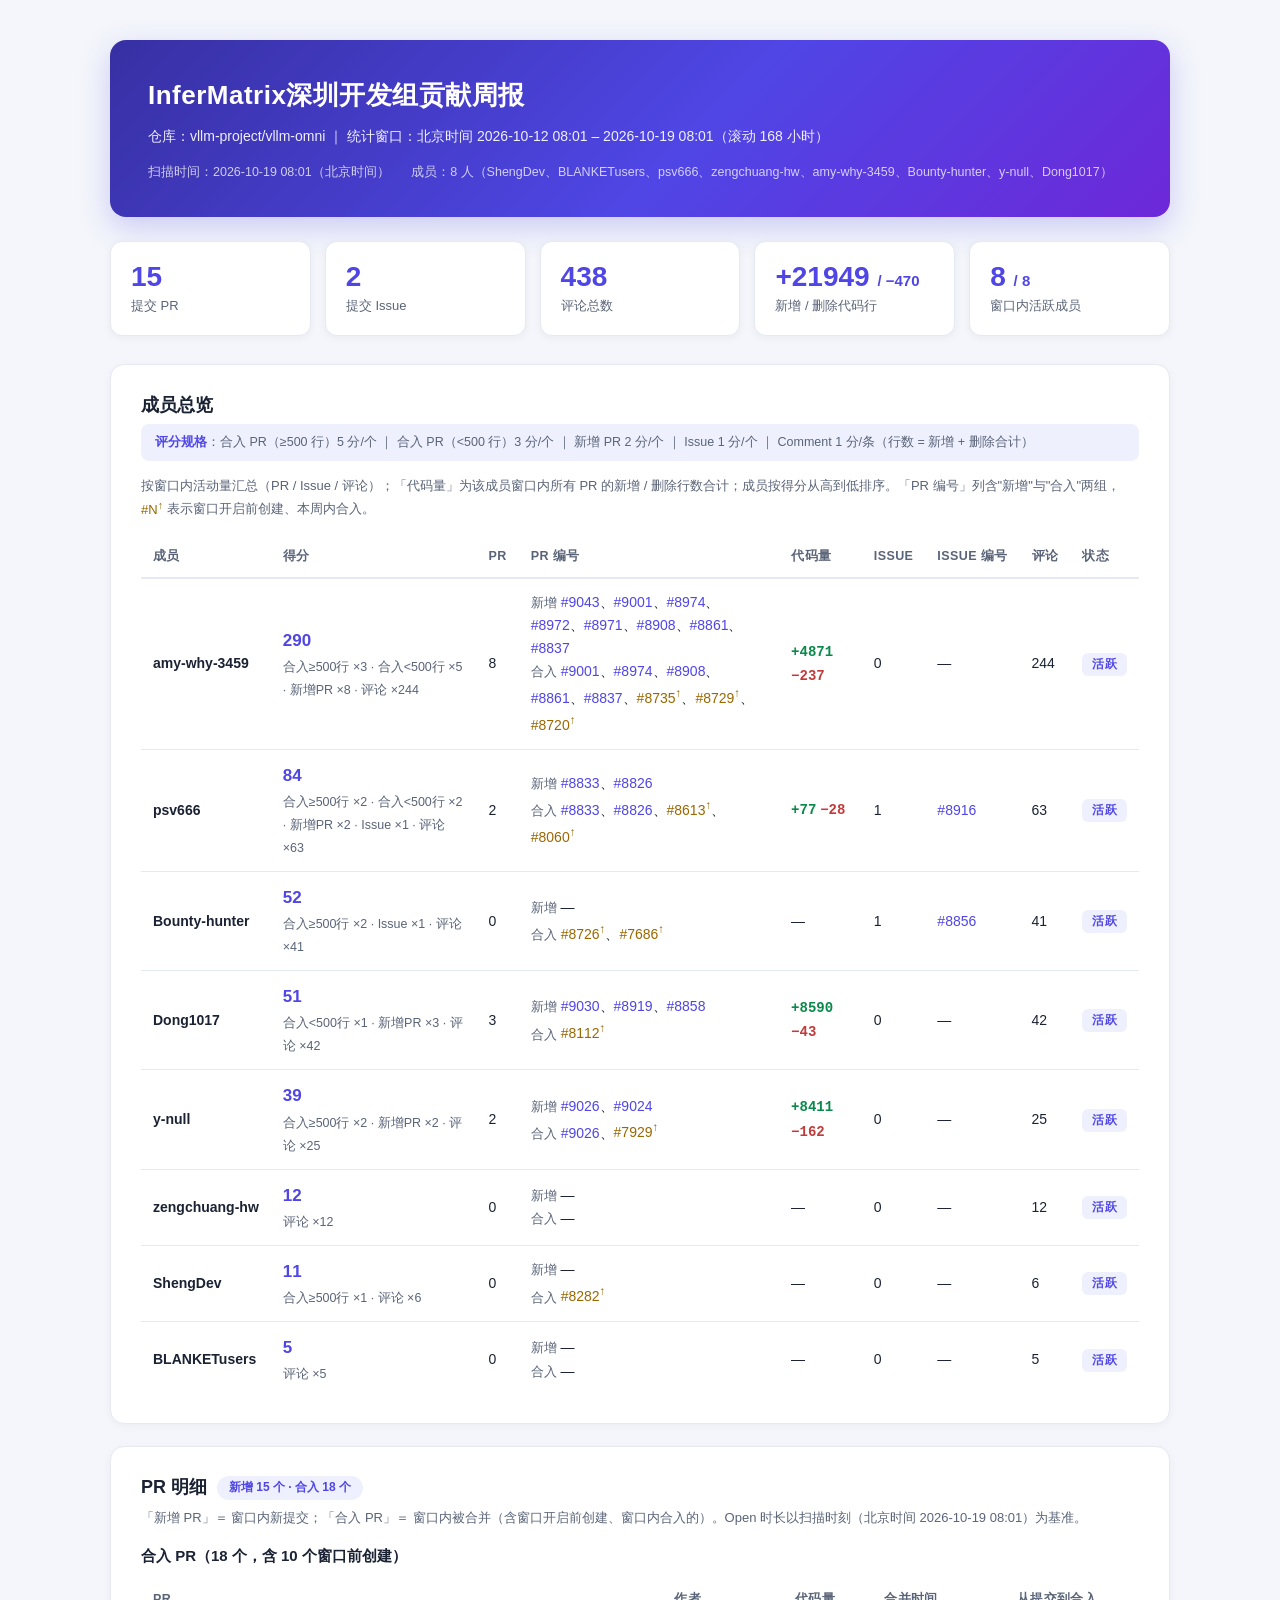
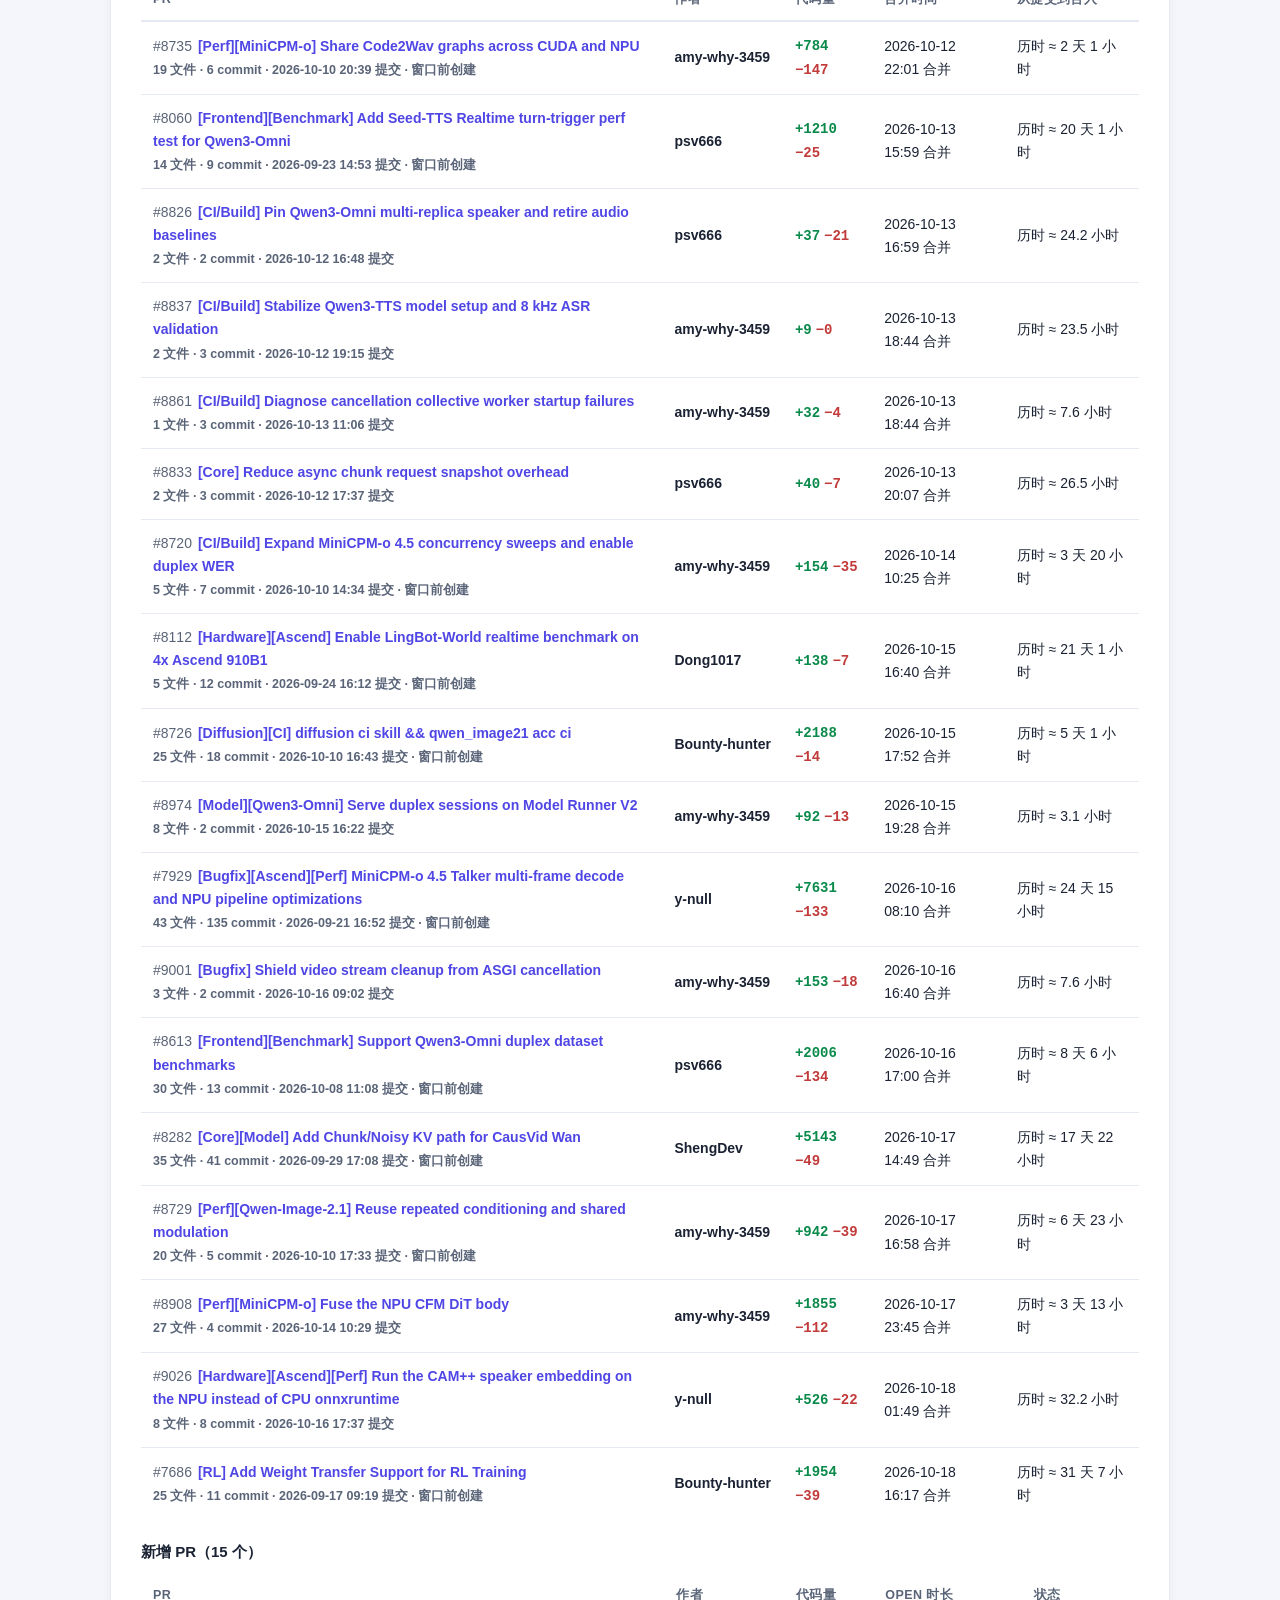
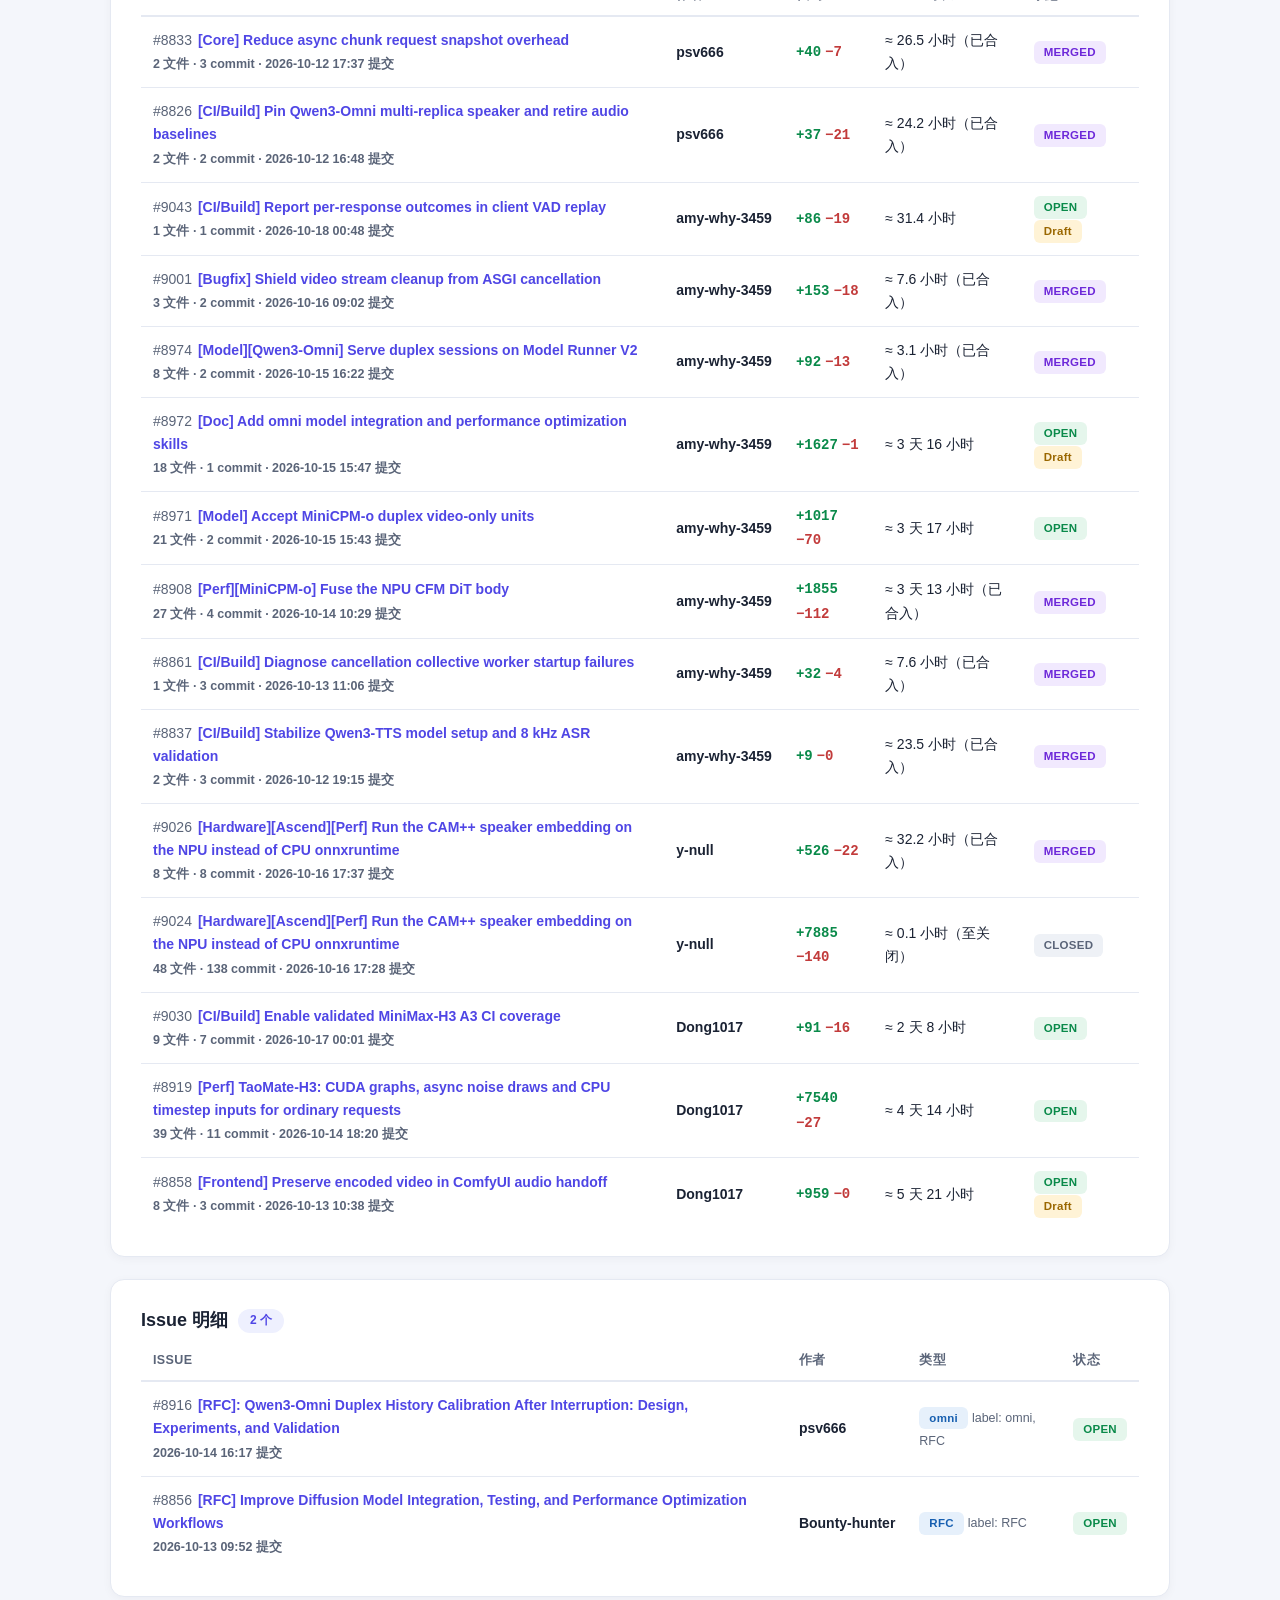
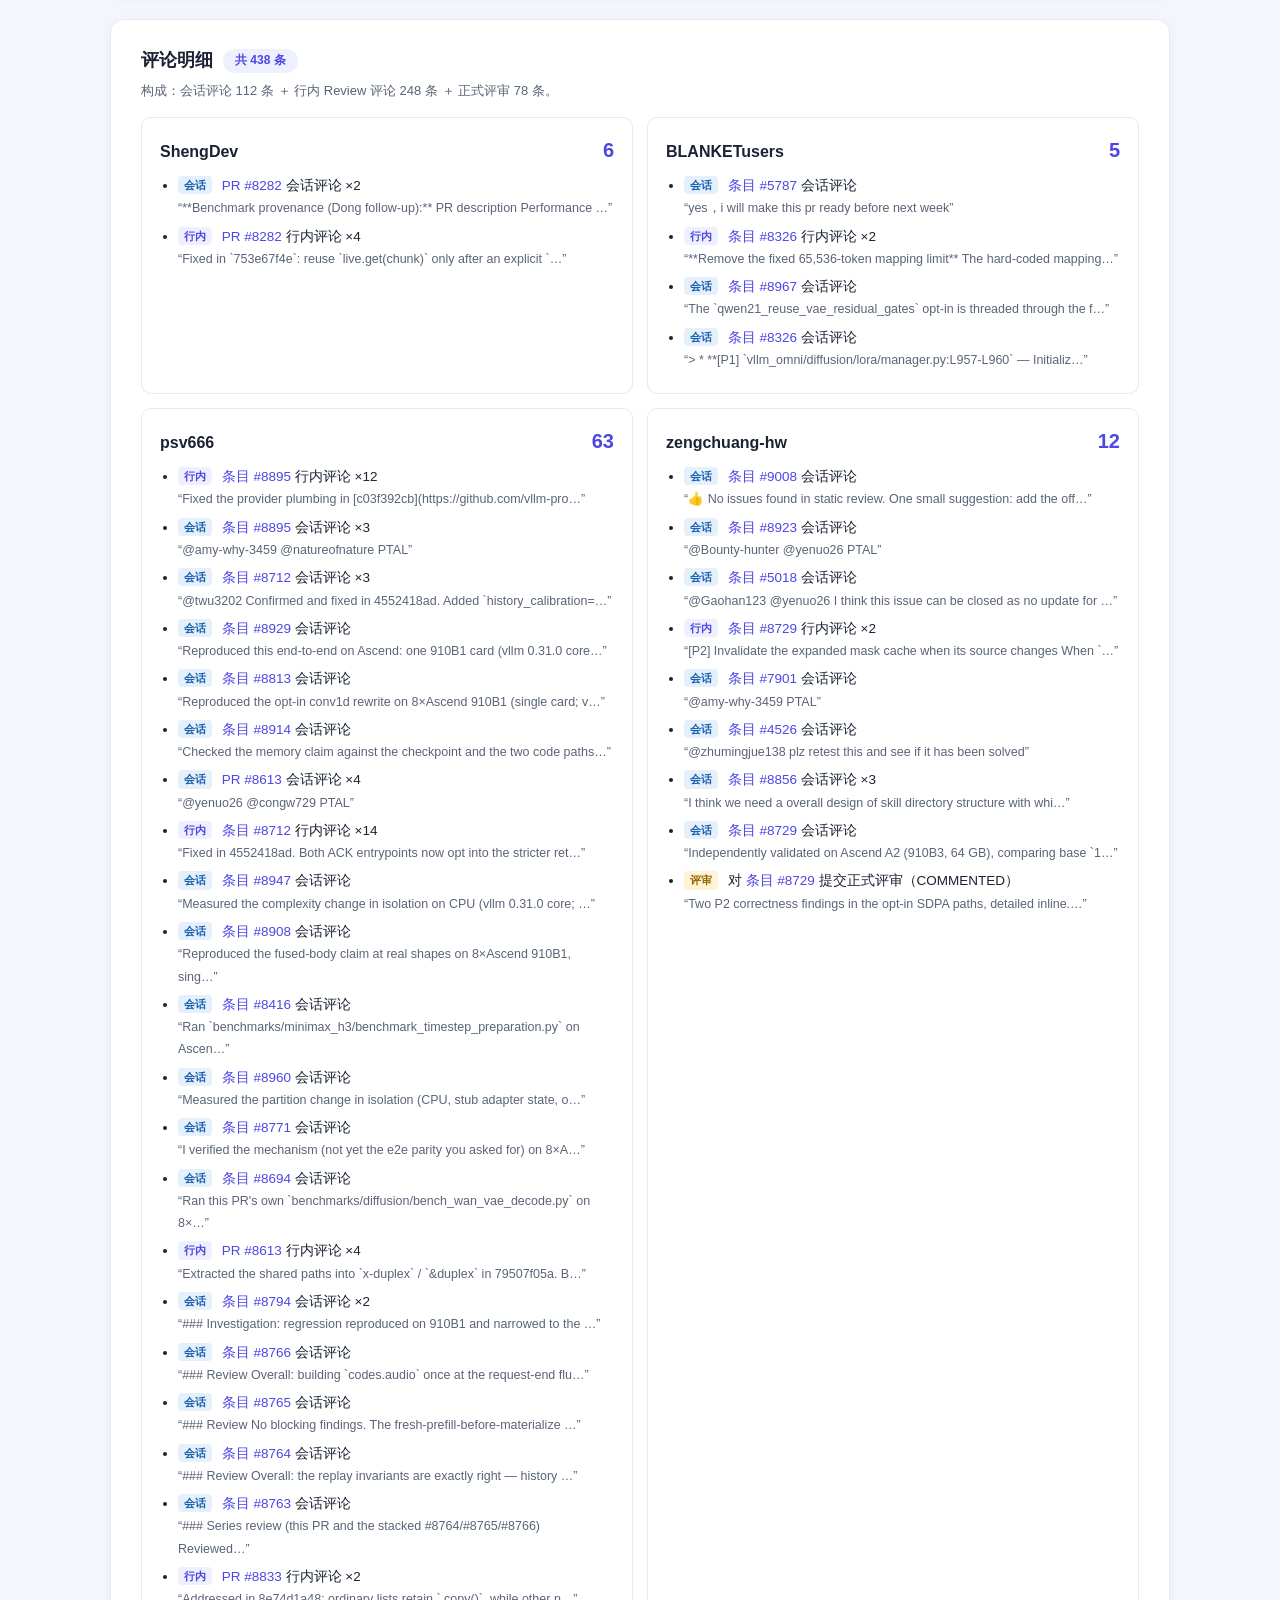
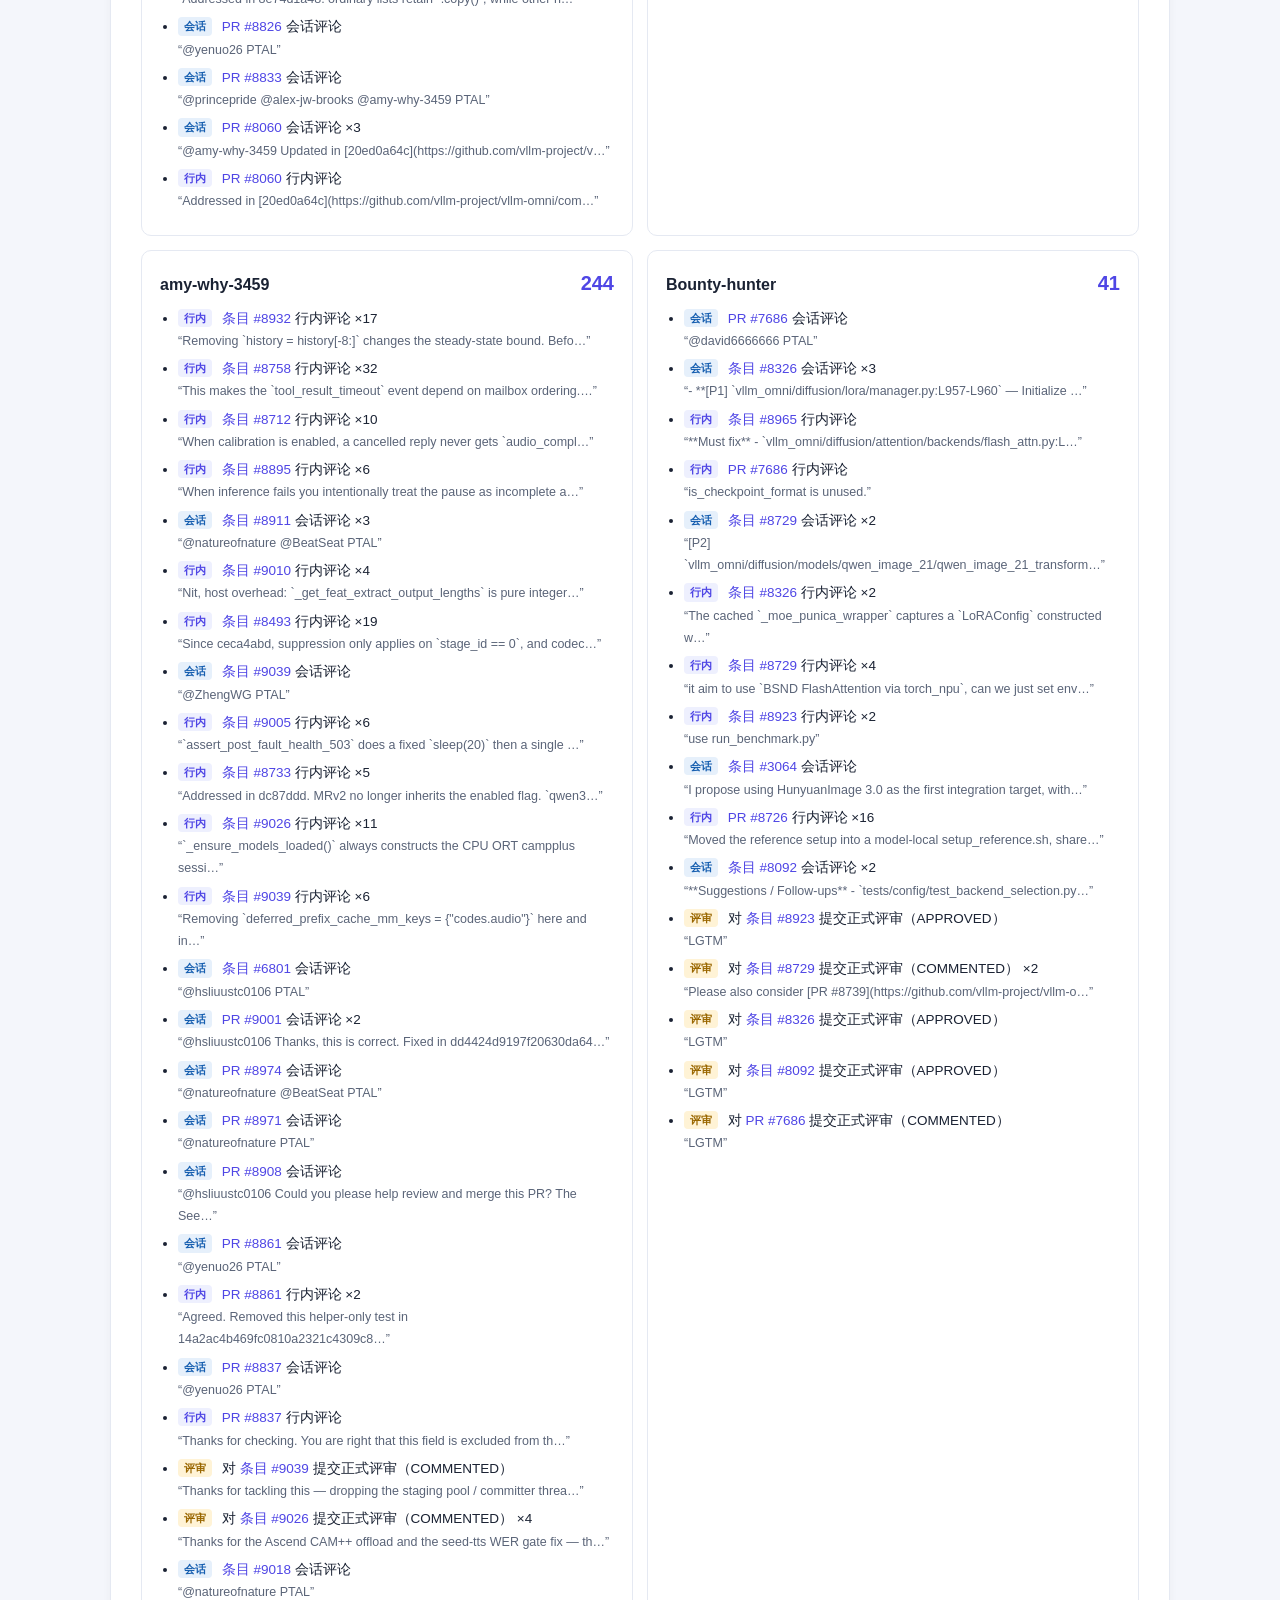
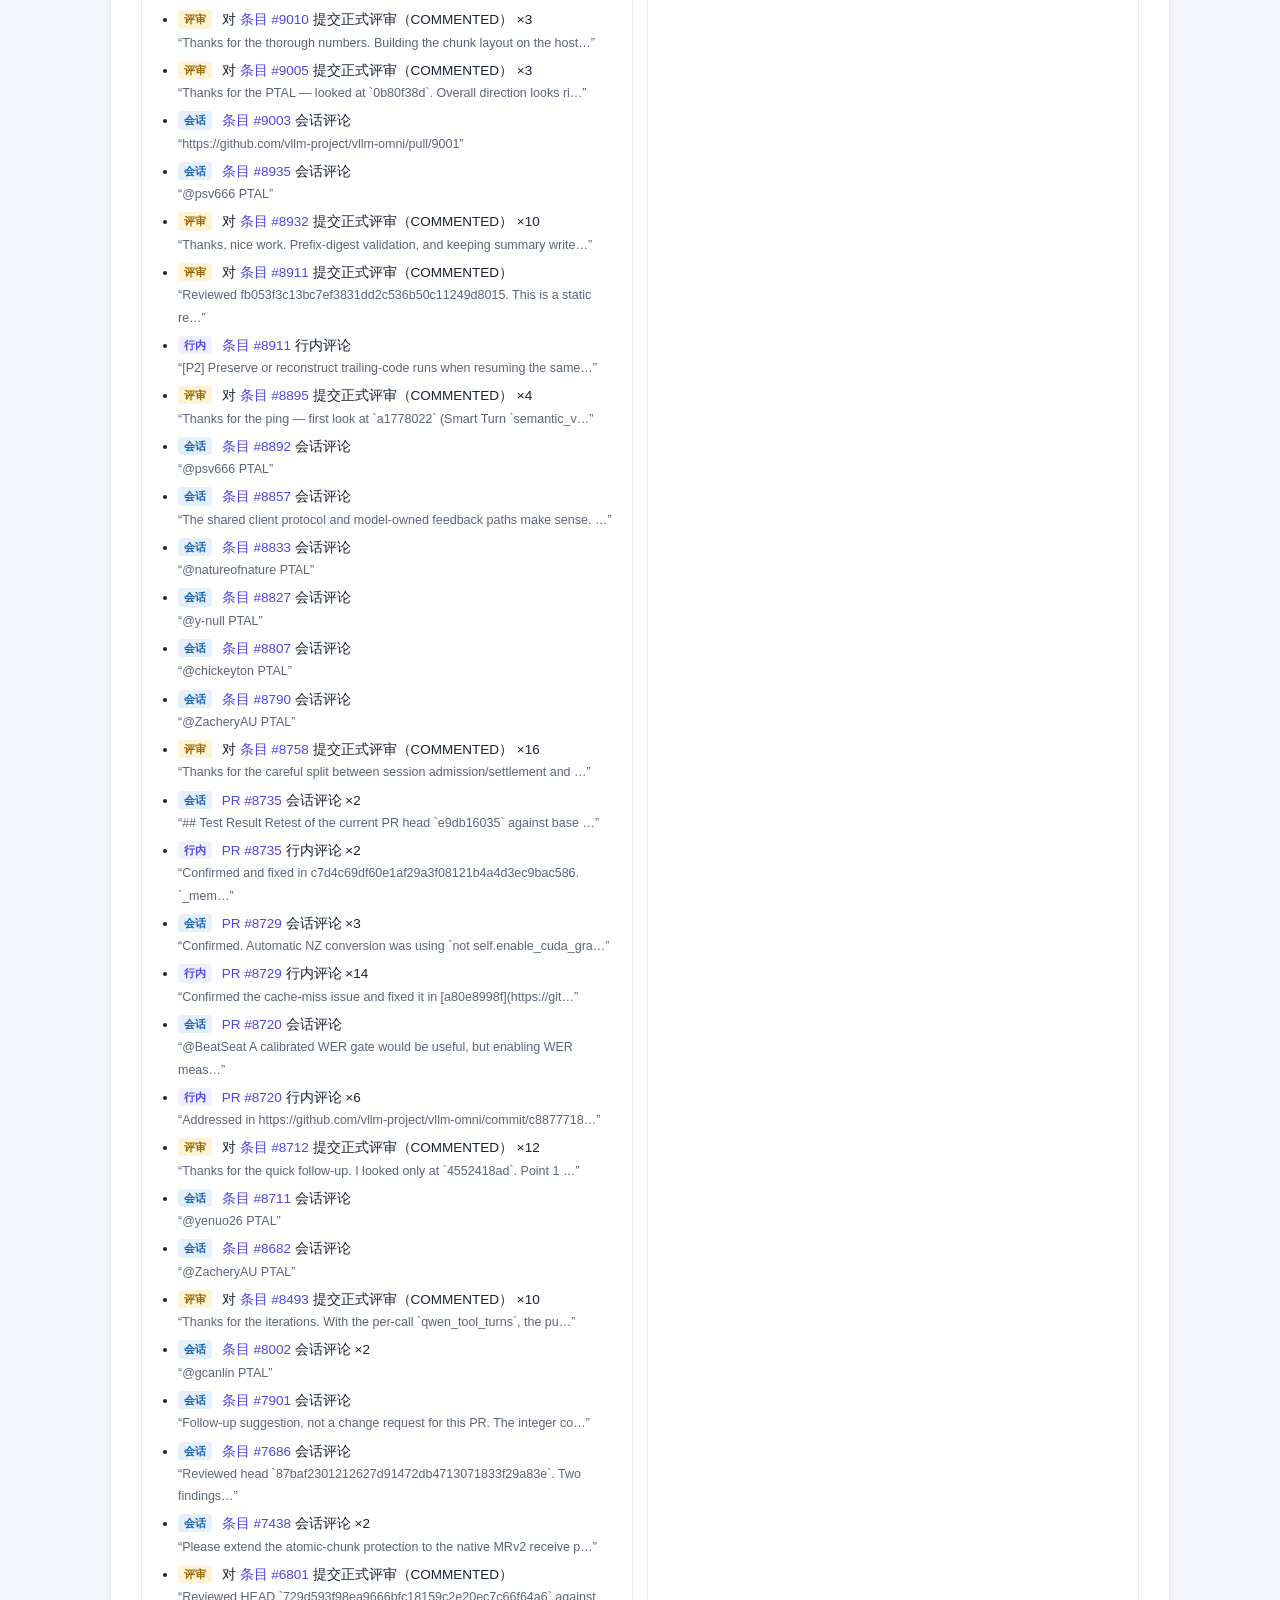
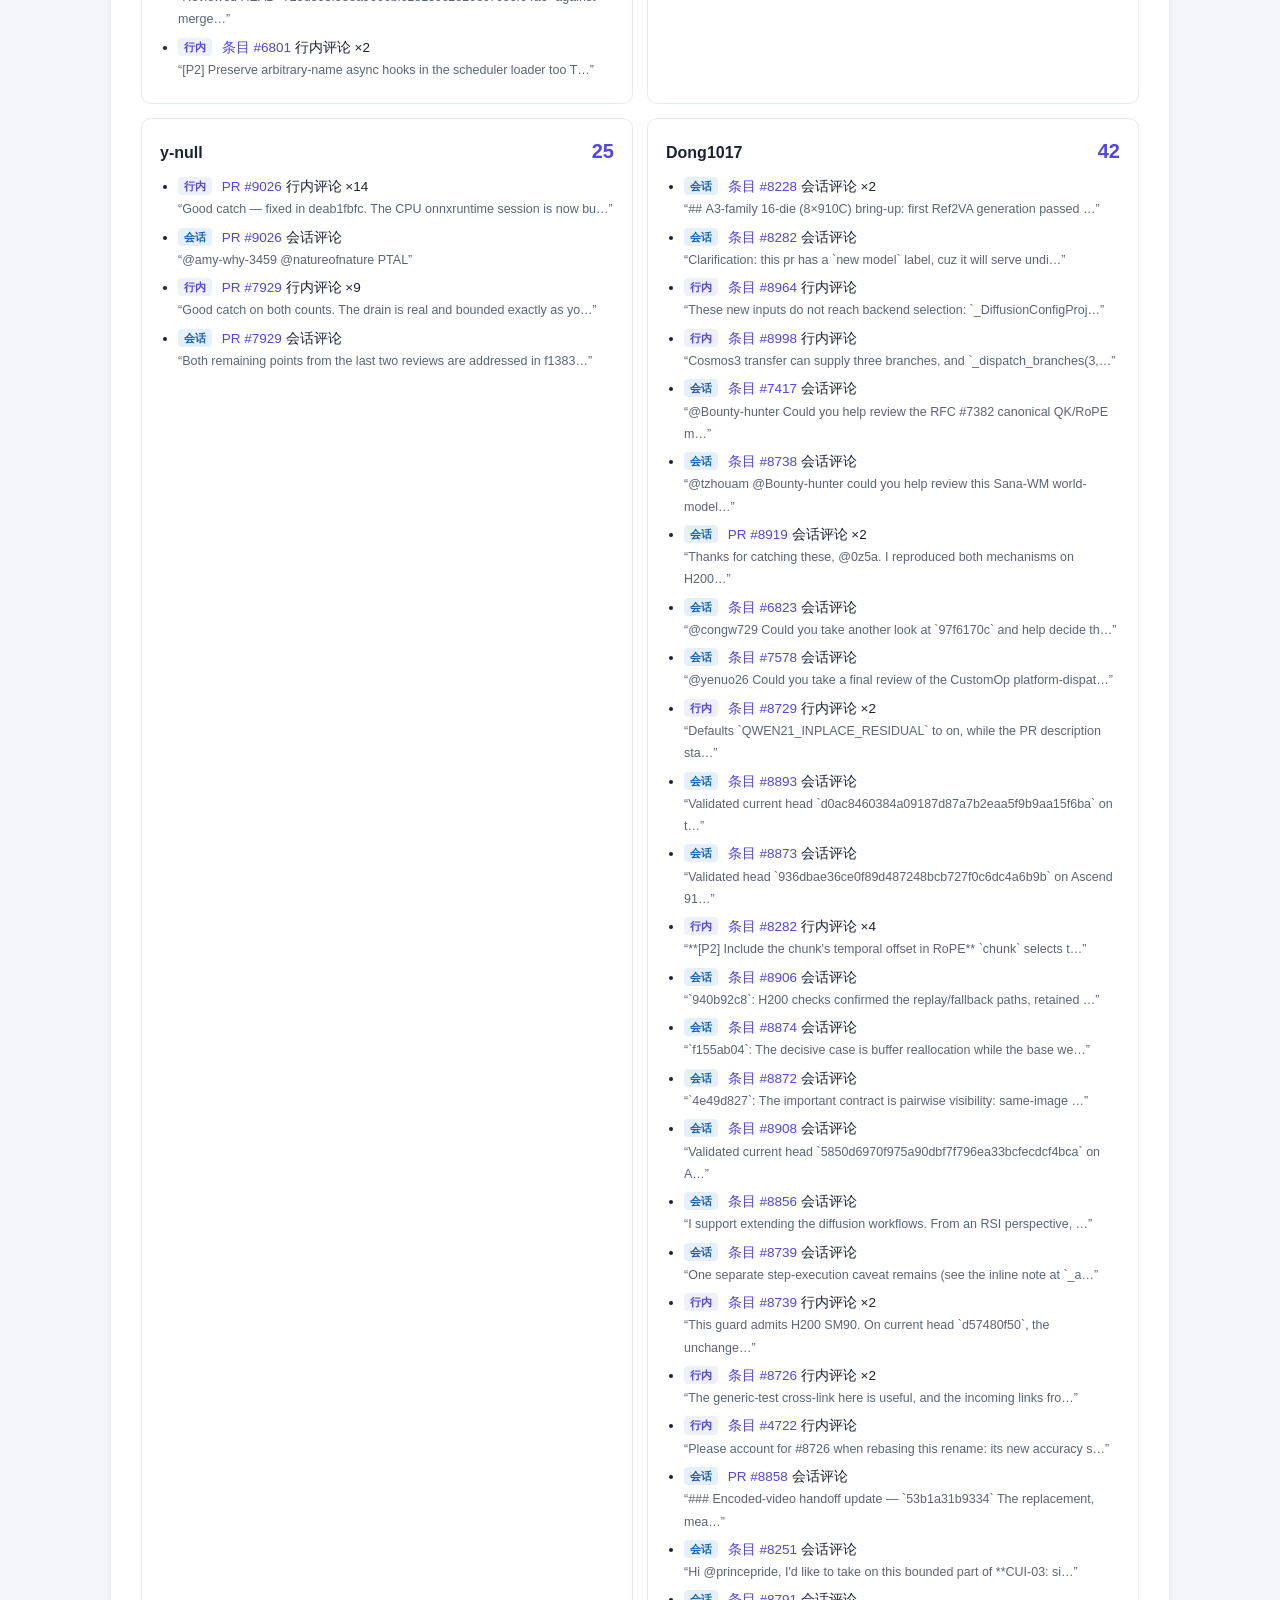
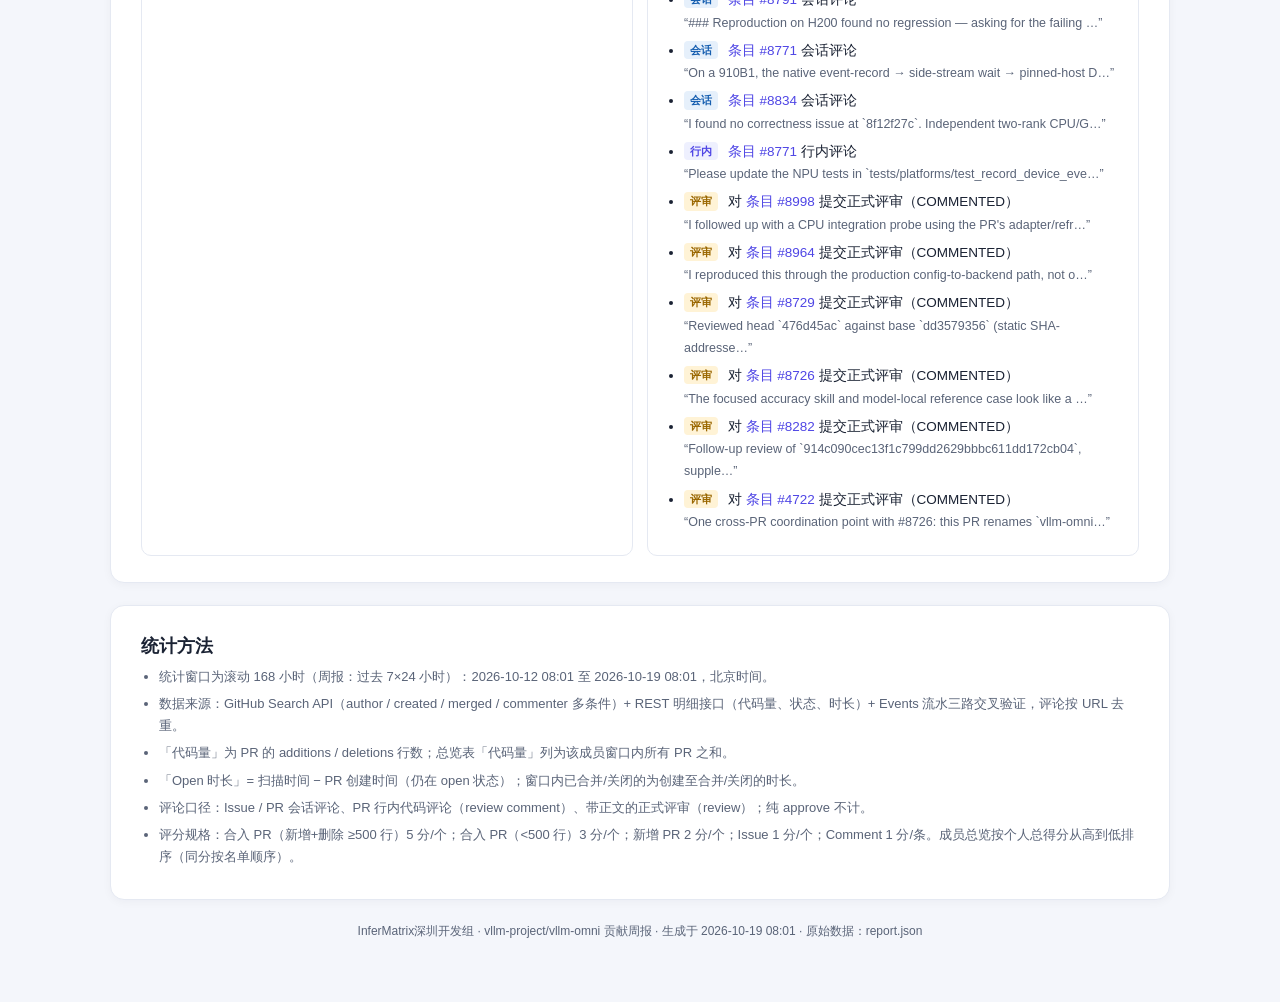
==== commit 90b0df82: "发布 2026-10-19 周报" ====
--- a/reports/weekly-2026-10-19.html
+++ b/reports/weekly-2026-10-19.html
@@ -72,6 +72,8 @@
   .rules { background: var(--accent-soft); border-radius: 8px; padding: 8px 14px; font-size: 12.5px; color: var(--ink-soft); margin-bottom: 14px; }
   .rules b { color: var(--accent); }
   .score { font-weight: 800; color: var(--accent); font-size: 17px; }
+  .pr-pre { color: var(--amber); }
+  .pr-pre sup { font-weight: 700; }
   .idle-grid { display: grid; grid-template-columns: repeat(3, 1fr); gap: 14px; }
   .idle-card { border: 1px dashed #cdd4e2; border-radius: 10px; padding: 16px 18px; }
   .idle-card .who { font-weight: 700; margin-bottom: 6px; }
@@ -106,19 +108,19 @@
   <section>
     <h2>成员总览</h2>
     <div class="rules"><b>评分规格</b>：合入 PR（≥500 行）5 分/个 ｜ 合入 PR（&lt;500 行）3 分/个 ｜ 新增 PR 2 分/个 ｜ Issue 1 分/个 ｜ Comment 1 分/条（行数 = 新增 + 删除合计）</div>
-    <div class="sec-desc">按窗口内活动量汇总（PR / Issue / 评论）；「代码量」为该成员窗口内所有 PR 的新增 / 删除行数合计；成员按得分从高到低排序。</div>
+    <div class="sec-desc">按窗口内活动量汇总（PR / Issue / 评论）；「代码量」为该成员窗口内所有 PR 的新增 / 删除行数合计；成员按得分从高到低排序。「PR 编号」列含"新增"与"合入"两组，<span class="pr-pre">#N<sup>↑</sup></span> 表示窗口开启前创建、本周内合入。</div>
     <div class="table-wrap">
     <table>
       <thead><tr><th>成员</th><th>得分</th><th>PR</th><th>PR 编号</th><th>代码量</th><th>Issue</th><th>Issue 编号</th><th>评论</th><th>状态</th></tr></thead>
       <tbody>
-        <tr><td class="member">amy-why-3459</td><td><span class="score">290</span><br><span class="muted">合入≥500行 ×3 · 合入<500行 ×5 · 新增PR ×8 · 评论 ×244</span></td><td>8</td><td><a href="https://github.com/vllm-project/vllm-omni/pull/9043" target="_blank">#9043</a>、<a href="https://github.com/vllm-project/vllm-omni/pull/9001" target="_blank">#9001</a>、<a href="https://github.com/vllm-project/vllm-omni/pull/8974" target="_blank">#8974</a>、<a href="https://github.com/vllm-project/vllm-omni/pull/8972" target="_blank">#8972</a>、<a href="https://github.com/vllm-project/vllm-omni/pull/8971" target="_blank">#8971</a>、<a href="https://github.com/vllm-project/vllm-omni/pull/8908" target="_blank">#8908</a>、<a href="https://github.com/vllm-project/vllm-omni/pull/8861" target="_blank">#8861</a>、<a href="https://github.com/vllm-project/vllm-omni/pull/8837" target="_blank">#8837</a></td><td><span class="codeadd">+4871</span> <span class="codedel">−237</span></td><td>0</td><td>—</td><td>244</td><td><span class="badge b-active">活跃</span></td></tr>
-        <tr><td class="member">psv666</td><td><span class="score">84</span><br><span class="muted">合入≥500行 ×2 · 合入<500行 ×2 · 新增PR ×2 · Issue ×1 · 评论 ×63</span></td><td>2</td><td><a href="https://github.com/vllm-project/vllm-omni/pull/8833" target="_blank">#8833</a>、<a href="https://github.com/vllm-project/vllm-omni/pull/8826" target="_blank">#8826</a></td><td><span class="codeadd">+77</span> <span class="codedel">−28</span></td><td>1</td><td><a href="https://github.com/vllm-project/vllm-omni/issues/8916" target="_blank">#8916</a></td><td>63</td><td><span class="badge b-active">活跃</span></td></tr>
-        <tr><td class="member">Bounty-hunter</td><td><span class="score">52</span><br><span class="muted">合入≥500行 ×2 · Issue ×1 · 评论 ×41</span></td><td>0</td><td>—</td><td>—</td><td>1</td><td><a href="https://github.com/vllm-project/vllm-omni/issues/8856" target="_blank">#8856</a></td><td>41</td><td><span class="badge b-active">活跃</span></td></tr>
-        <tr><td class="member">Dong1017</td><td><span class="score">51</span><br><span class="muted">合入<500行 ×1 · 新增PR ×3 · 评论 ×42</span></td><td>3</td><td><a href="https://github.com/vllm-project/vllm-omni/pull/9030" target="_blank">#9030</a>、<a href="https://github.com/vllm-project/vllm-omni/pull/8919" target="_blank">#8919</a>、<a href="https://github.com/vllm-project/vllm-omni/pull/8858" target="_blank">#8858</a></td><td><span class="codeadd">+8590</span> <span class="codedel">−43</span></td><td>0</td><td>—</td><td>42</td><td><span class="badge b-active">活跃</span></td></tr>
-        <tr><td class="member">y-null</td><td><span class="score">39</span><br><span class="muted">合入≥500行 ×2 · 新增PR ×2 · 评论 ×25</span></td><td>2</td><td><a href="https://github.com/vllm-project/vllm-omni/pull/9026" target="_blank">#9026</a>、<a href="https://github.com/vllm-project/vllm-omni/pull/9024" target="_blank">#9024</a></td><td><span class="codeadd">+8411</span> <span class="codedel">−162</span></td><td>0</td><td>—</td><td>25</td><td><span class="badge b-active">活跃</span></td></tr>
-        <tr><td class="member">zengchuang-hw</td><td><span class="score">12</span><br><span class="muted">评论 ×12</span></td><td>0</td><td>—</td><td>—</td><td>0</td><td>—</td><td>12</td><td><span class="badge b-active">活跃</span></td></tr>
-        <tr><td class="member">ShengDev</td><td><span class="score">11</span><br><span class="muted">合入≥500行 ×1 · 评论 ×6</span></td><td>0</td><td>—</td><td>—</td><td>0</td><td>—</td><td>6</td><td><span class="badge b-active">活跃</span></td></tr>
-        <tr><td class="member">BLANKETusers</td><td><span class="score">5</span><br><span class="muted">评论 ×5</span></td><td>0</td><td>—</td><td>—</td><td>0</td><td>—</td><td>5</td><td><span class="badge b-active">活跃</span></td></tr>
+        <tr><td class="member">amy-why-3459</td><td><span class="score">290</span><br><span class="muted">合入≥500行 ×3 · 合入<500行 ×5 · 新增PR ×8 · 评论 ×244</span></td><td>8</td><td><span class="muted">新增</span> <a href="https://github.com/vllm-project/vllm-omni/pull/9043" target="_blank">#9043</a>、<a href="https://github.com/vllm-project/vllm-omni/pull/9001" target="_blank">#9001</a>、<a href="https://github.com/vllm-project/vllm-omni/pull/8974" target="_blank">#8974</a>、<a href="https://github.com/vllm-project/vllm-omni/pull/8972" target="_blank">#8972</a>、<a href="https://github.com/vllm-project/vllm-omni/pull/8971" target="_blank">#8971</a>、<a href="https://github.com/vllm-project/vllm-omni/pull/8908" target="_blank">#8908</a>、<a href="https://github.com/vllm-project/vllm-omni/pull/8861" target="_blank">#8861</a>、<a href="https://github.com/vllm-project/vllm-omni/pull/8837" target="_blank">#8837</a><br><span class="muted">合入</span> <a href="https://github.com/vllm-project/vllm-omni/pull/9001" target="_blank" class="">#9001</a>、<a href="https://github.com/vllm-project/vllm-omni/pull/8974" target="_blank" class="">#8974</a>、<a href="https://github.com/vllm-project/vllm-omni/pull/8908" target="_blank" class="">#8908</a>、<a href="https://github.com/vllm-project/vllm-omni/pull/8861" target="_blank" class="">#8861</a>、<a href="https://github.com/vllm-project/vllm-omni/pull/8837" target="_blank" class="">#8837</a>、<a href="https://github.com/vllm-project/vllm-omni/pull/8735" target="_blank" class="pr-pre">#8735<sup>↑</sup></a>、<a href="https://github.com/vllm-project/vllm-omni/pull/8729" target="_blank" class="pr-pre">#8729<sup>↑</sup></a>、<a href="https://github.com/vllm-project/vllm-omni/pull/8720" target="_blank" class="pr-pre">#8720<sup>↑</sup></a></td><td><span class="codeadd">+4871</span> <span class="codedel">−237</span></td><td>0</td><td>—</td><td>244</td><td><span class="badge b-active">活跃</span></td></tr>
+        <tr><td class="member">psv666</td><td><span class="score">84</span><br><span class="muted">合入≥500行 ×2 · 合入<500行 ×2 · 新增PR ×2 · Issue ×1 · 评论 ×63</span></td><td>2</td><td><span class="muted">新增</span> <a href="https://github.com/vllm-project/vllm-omni/pull/8833" target="_blank">#8833</a>、<a href="https://github.com/vllm-project/vllm-omni/pull/8826" target="_blank">#8826</a><br><span class="muted">合入</span> <a href="https://github.com/vllm-project/vllm-omni/pull/8833" target="_blank" class="">#8833</a>、<a href="https://github.com/vllm-project/vllm-omni/pull/8826" target="_blank" class="">#8826</a>、<a href="https://github.com/vllm-project/vllm-omni/pull/8613" target="_blank" class="pr-pre">#8613<sup>↑</sup></a>、<a href="https://github.com/vllm-project/vllm-omni/pull/8060" target="_blank" class="pr-pre">#8060<sup>↑</sup></a></td><td><span class="codeadd">+77</span> <span class="codedel">−28</span></td><td>1</td><td><a href="https://github.com/vllm-project/vllm-omni/issues/8916" target="_blank">#8916</a></td><td>63</td><td><span class="badge b-active">活跃</span></td></tr>
+        <tr><td class="member">Bounty-hunter</td><td><span class="score">52</span><br><span class="muted">合入≥500行 ×2 · Issue ×1 · 评论 ×41</span></td><td>0</td><td><span class="muted">新增</span> —<br><span class="muted">合入</span> <a href="https://github.com/vllm-project/vllm-omni/pull/8726" target="_blank" class="pr-pre">#8726<sup>↑</sup></a>、<a href="https://github.com/vllm-project/vllm-omni/pull/7686" target="_blank" class="pr-pre">#7686<sup>↑</sup></a></td><td>—</td><td>1</td><td><a href="https://github.com/vllm-project/vllm-omni/issues/8856" target="_blank">#8856</a></td><td>41</td><td><span class="badge b-active">活跃</span></td></tr>
+        <tr><td class="member">Dong1017</td><td><span class="score">51</span><br><span class="muted">合入<500行 ×1 · 新增PR ×3 · 评论 ×42</span></td><td>3</td><td><span class="muted">新增</span> <a href="https://github.com/vllm-project/vllm-omni/pull/9030" target="_blank">#9030</a>、<a href="https://github.com/vllm-project/vllm-omni/pull/8919" target="_blank">#8919</a>、<a href="https://github.com/vllm-project/vllm-omni/pull/8858" target="_blank">#8858</a><br><span class="muted">合入</span> <a href="https://github.com/vllm-project/vllm-omni/pull/8112" target="_blank" class="pr-pre">#8112<sup>↑</sup></a></td><td><span class="codeadd">+8590</span> <span class="codedel">−43</span></td><td>0</td><td>—</td><td>42</td><td><span class="badge b-active">活跃</span></td></tr>
+        <tr><td class="member">y-null</td><td><span class="score">39</span><br><span class="muted">合入≥500行 ×2 · 新增PR ×2 · 评论 ×25</span></td><td>2</td><td><span class="muted">新增</span> <a href="https://github.com/vllm-project/vllm-omni/pull/9026" target="_blank">#9026</a>、<a href="https://github.com/vllm-project/vllm-omni/pull/9024" target="_blank">#9024</a><br><span class="muted">合入</span> <a href="https://github.com/vllm-project/vllm-omni/pull/9026" target="_blank" class="">#9026</a>、<a href="https://github.com/vllm-project/vllm-omni/pull/7929" target="_blank" class="pr-pre">#7929<sup>↑</sup></a></td><td><span class="codeadd">+8411</span> <span class="codedel">−162</span></td><td>0</td><td>—</td><td>25</td><td><span class="badge b-active">活跃</span></td></tr>
+        <tr><td class="member">zengchuang-hw</td><td><span class="score">12</span><br><span class="muted">评论 ×12</span></td><td>0</td><td><span class="muted">新增</span> —<br><span class="muted">合入</span> —</td><td>—</td><td>0</td><td>—</td><td>12</td><td><span class="badge b-active">活跃</span></td></tr>
+        <tr><td class="member">ShengDev</td><td><span class="score">11</span><br><span class="muted">合入≥500行 ×1 · 评论 ×6</span></td><td>0</td><td><span class="muted">新增</span> —<br><span class="muted">合入</span> <a href="https://github.com/vllm-project/vllm-omni/pull/8282" target="_blank" class="pr-pre">#8282<sup>↑</sup></a></td><td>—</td><td>0</td><td>—</td><td>6</td><td><span class="badge b-active">活跃</span></td></tr>
+        <tr><td class="member">BLANKETusers</td><td><span class="score">5</span><br><span class="muted">评论 ×5</span></td><td>0</td><td><span class="muted">新增</span> —<br><span class="muted">合入</span> —</td><td>—</td><td>0</td><td>—</td><td>5</td><td><span class="badge b-active">活跃</span></td></tr>
       </tbody>
     </table>
     </div>
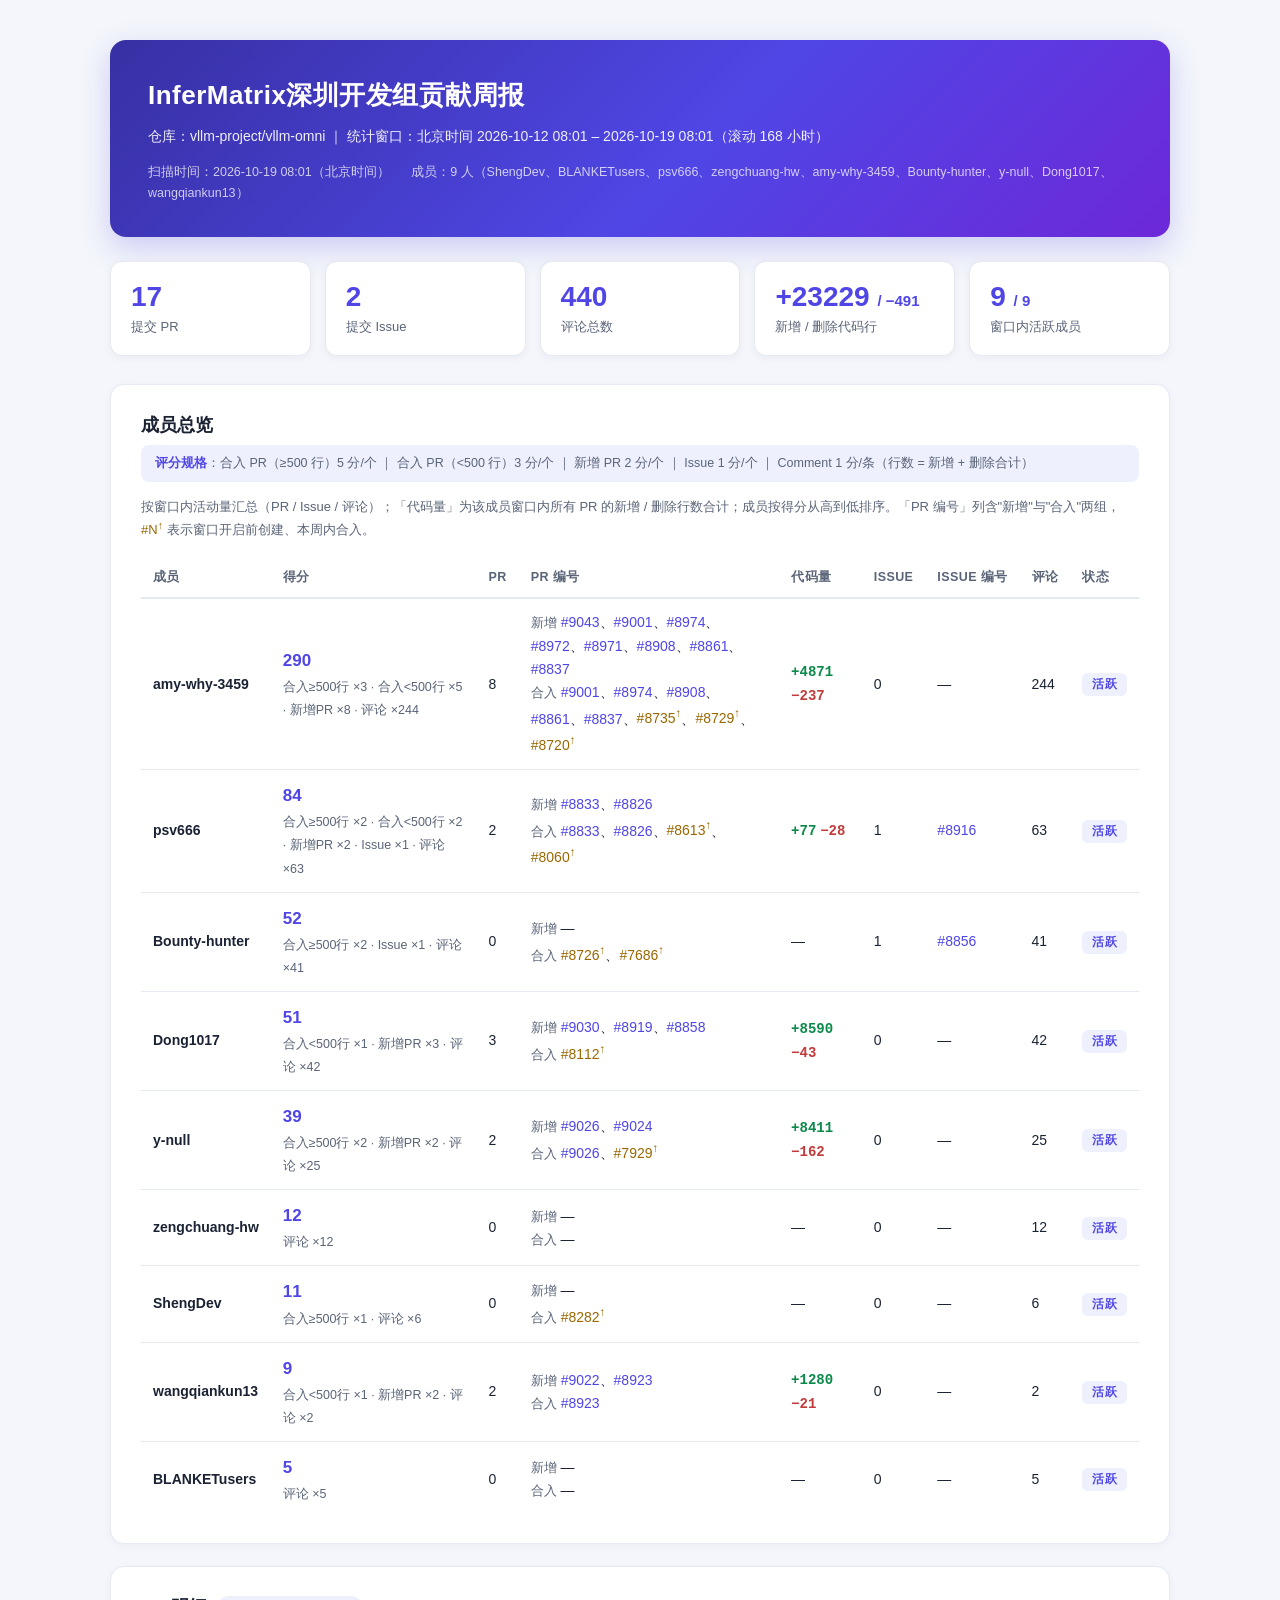
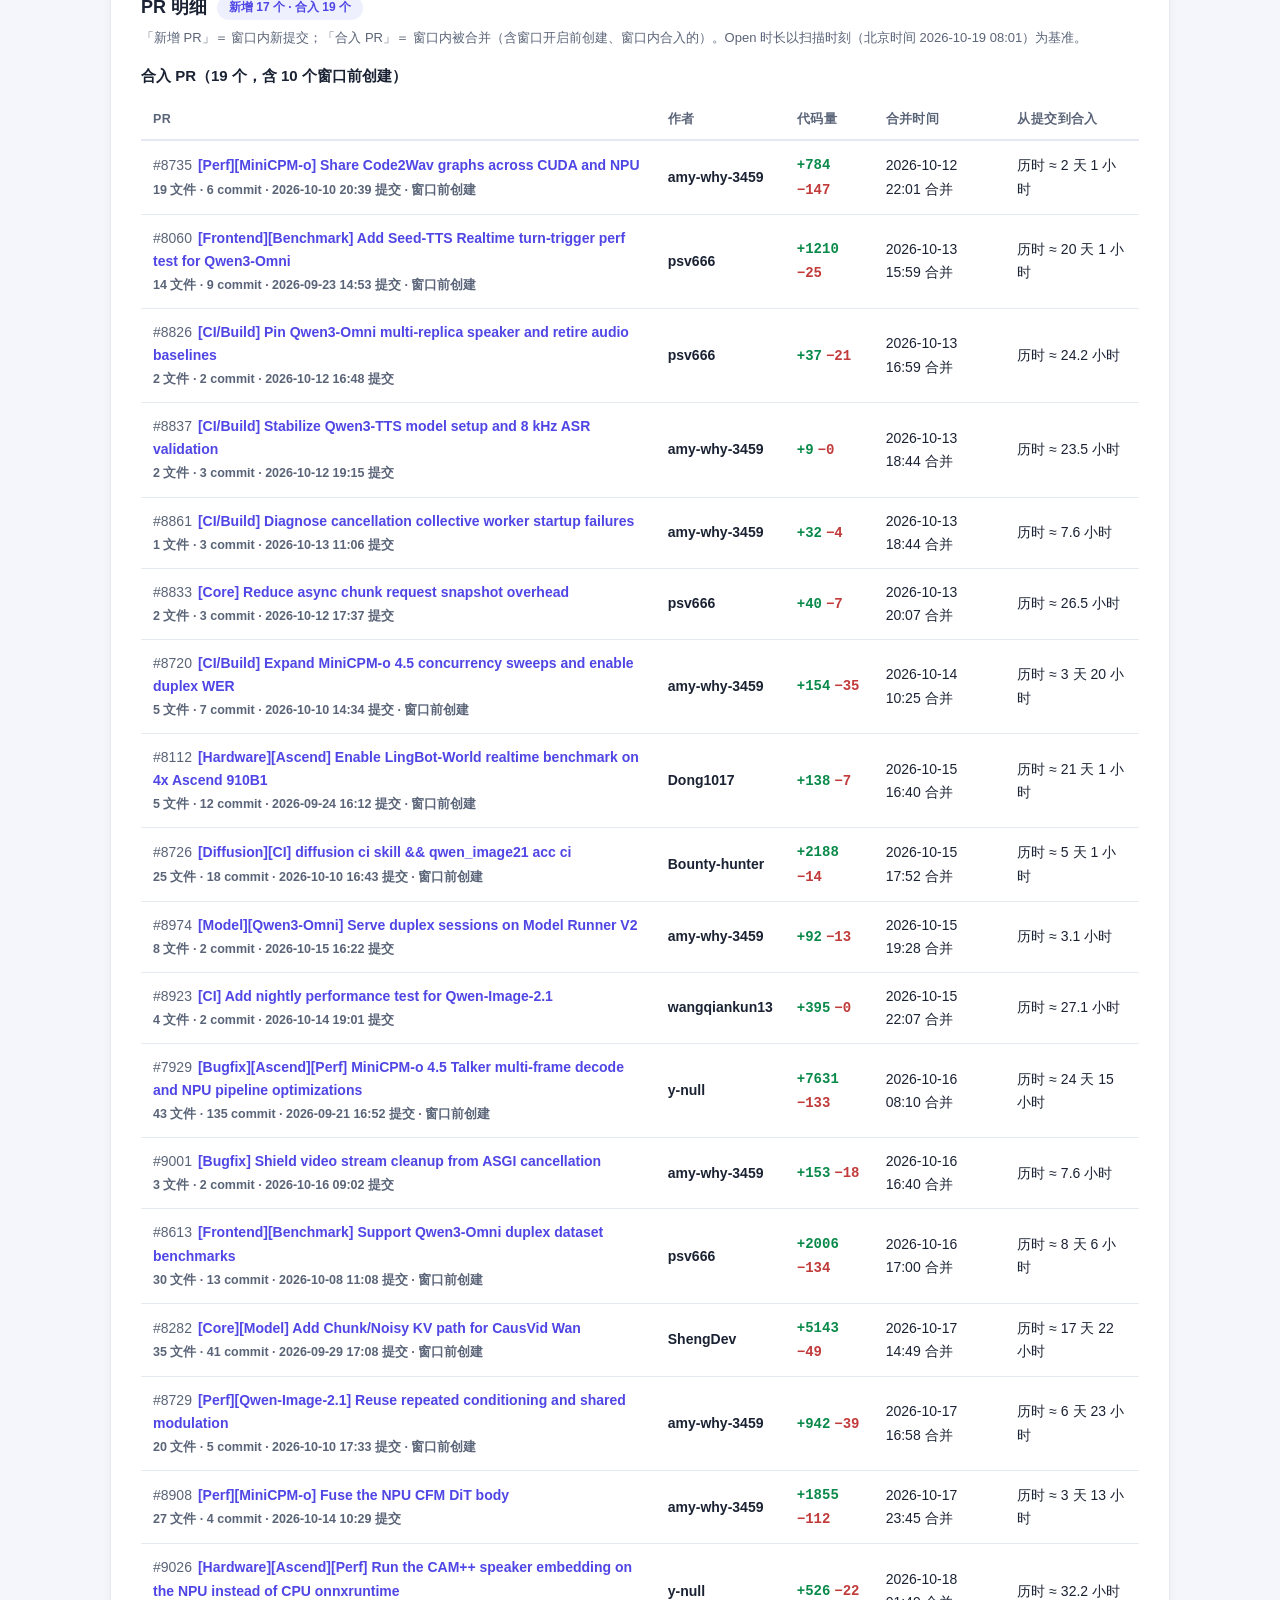
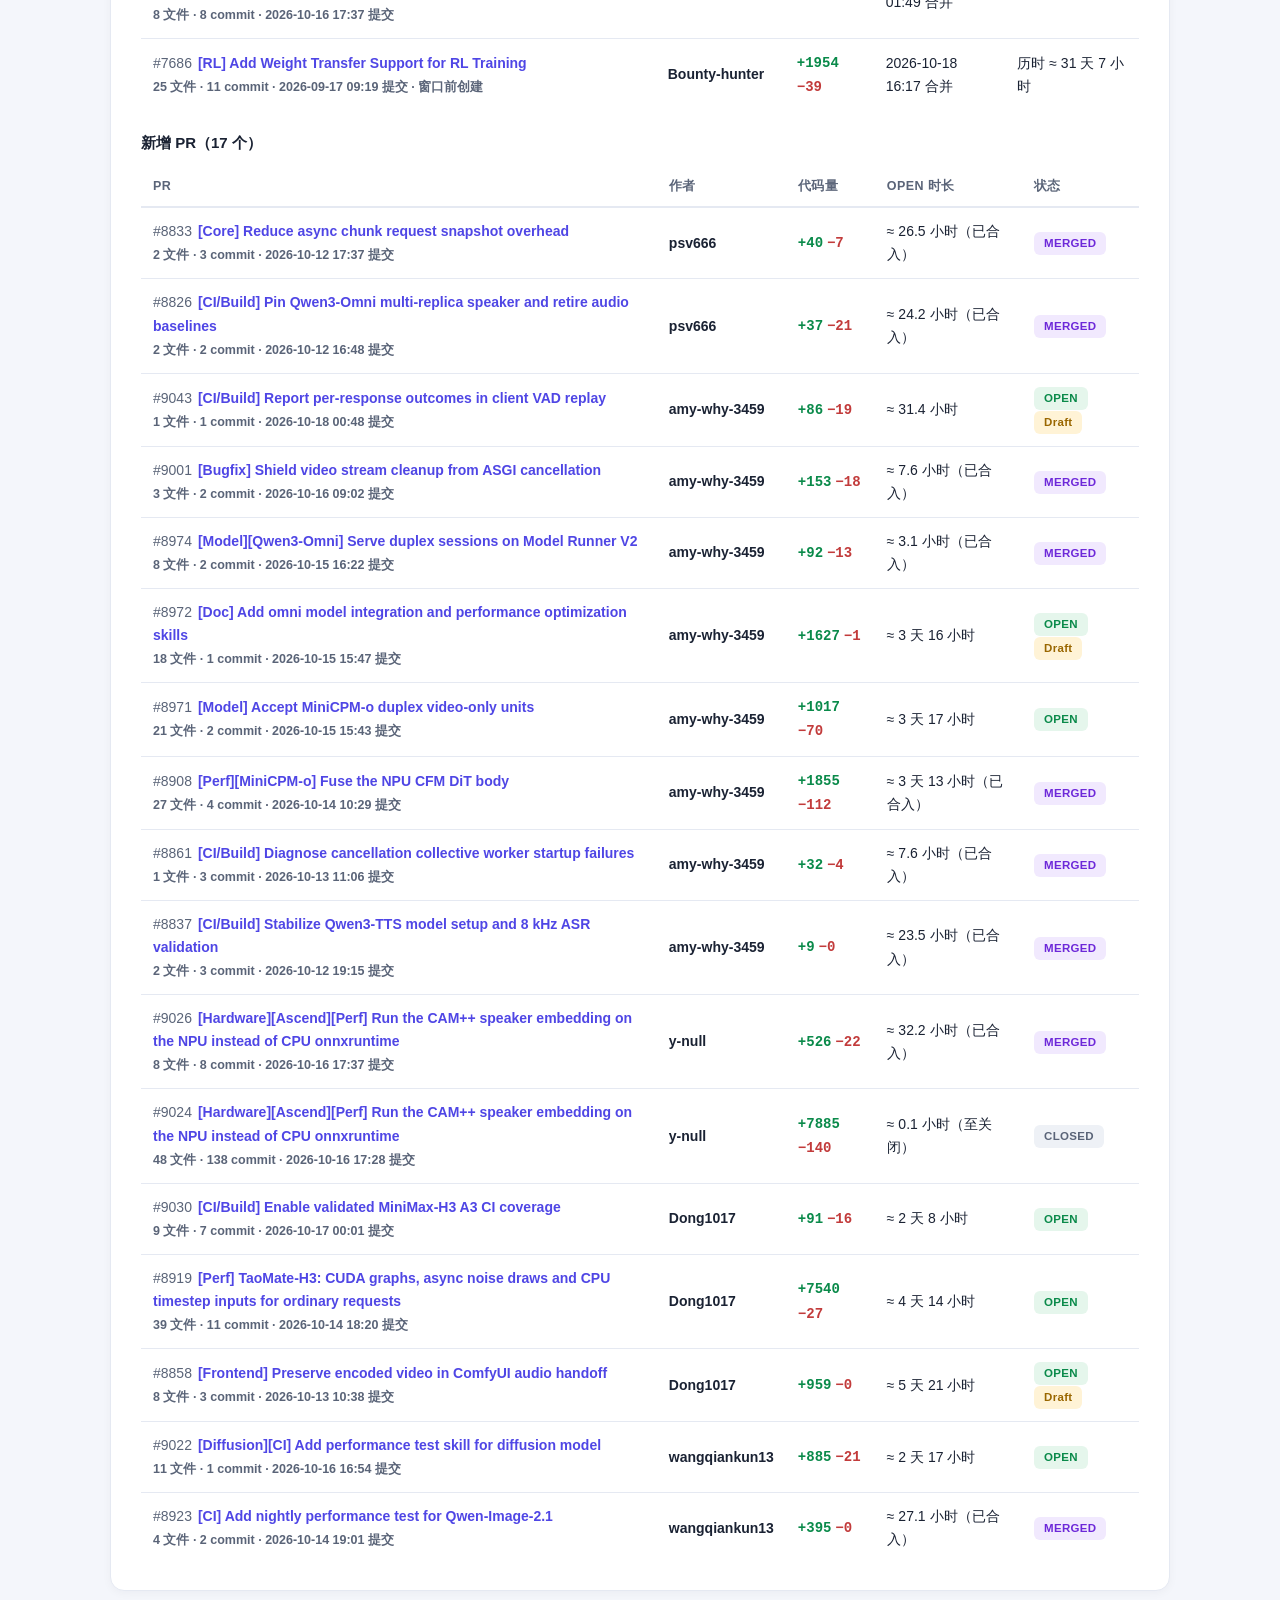
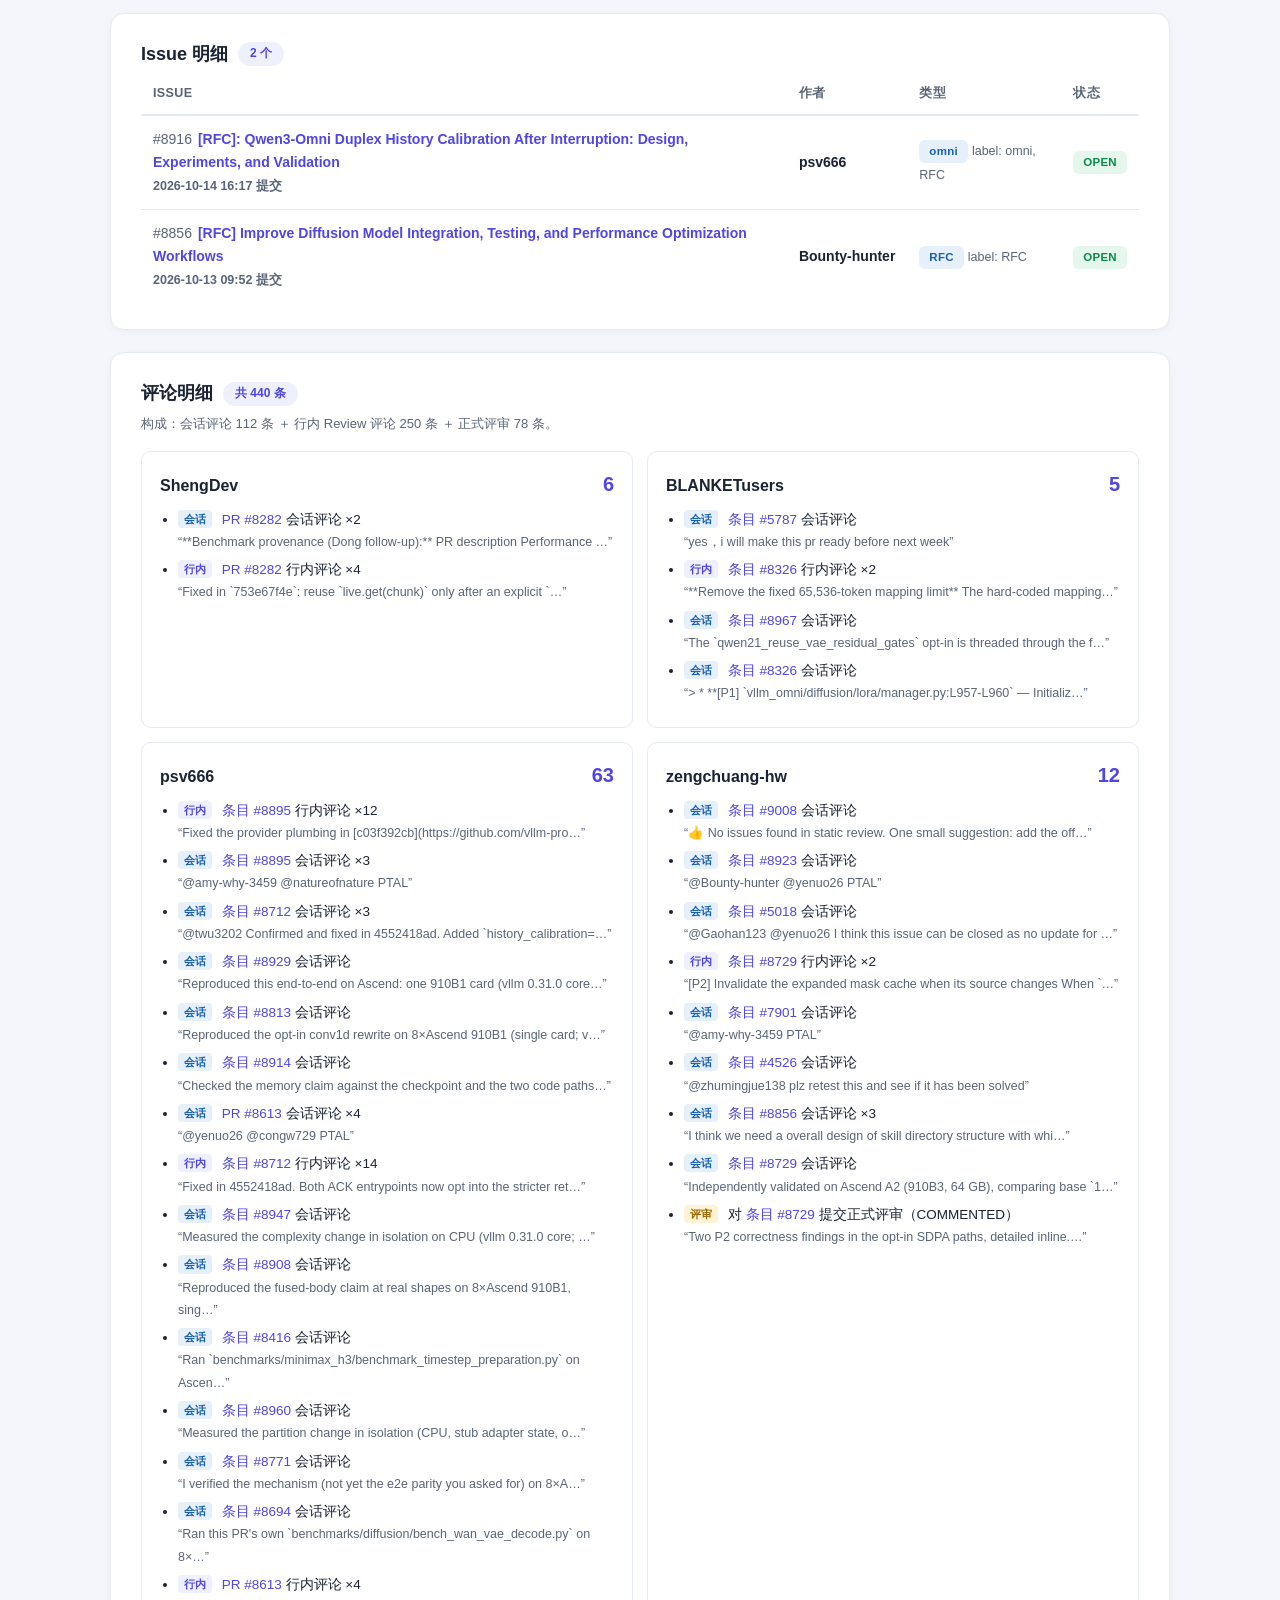
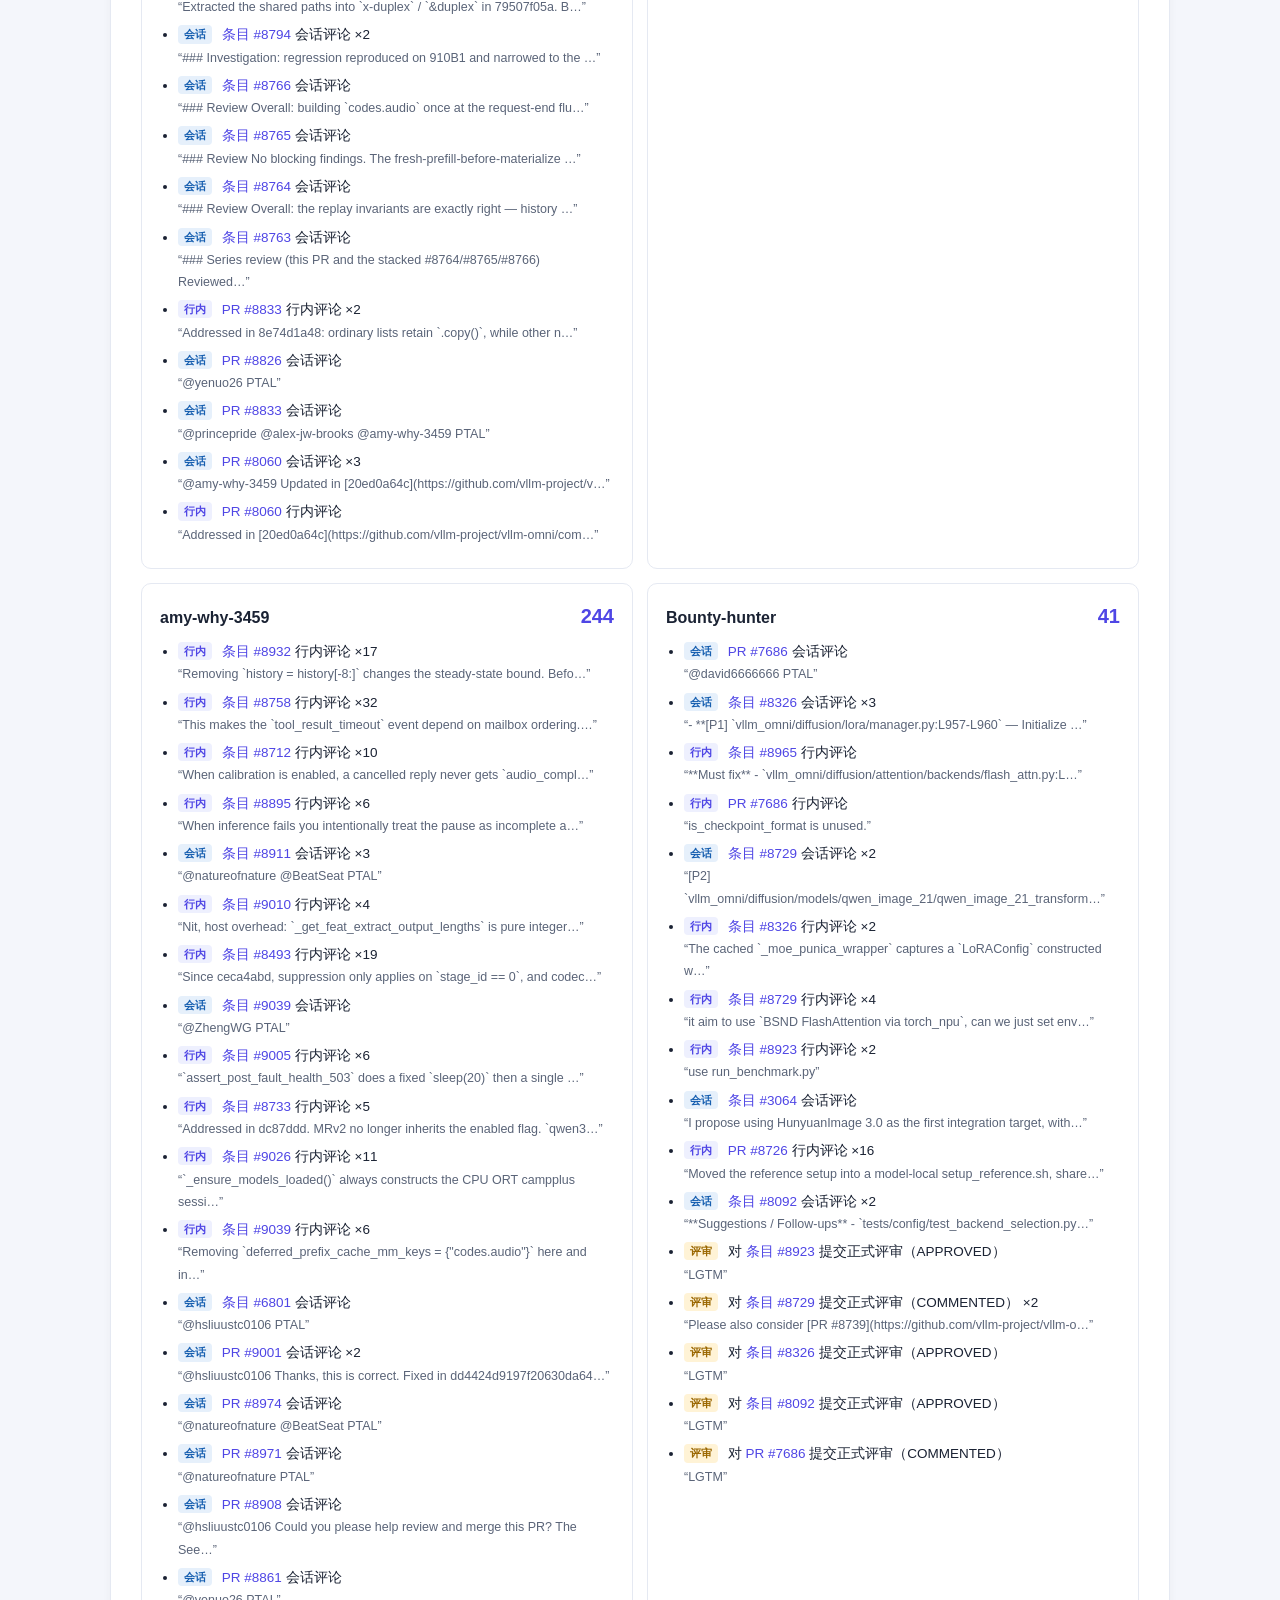
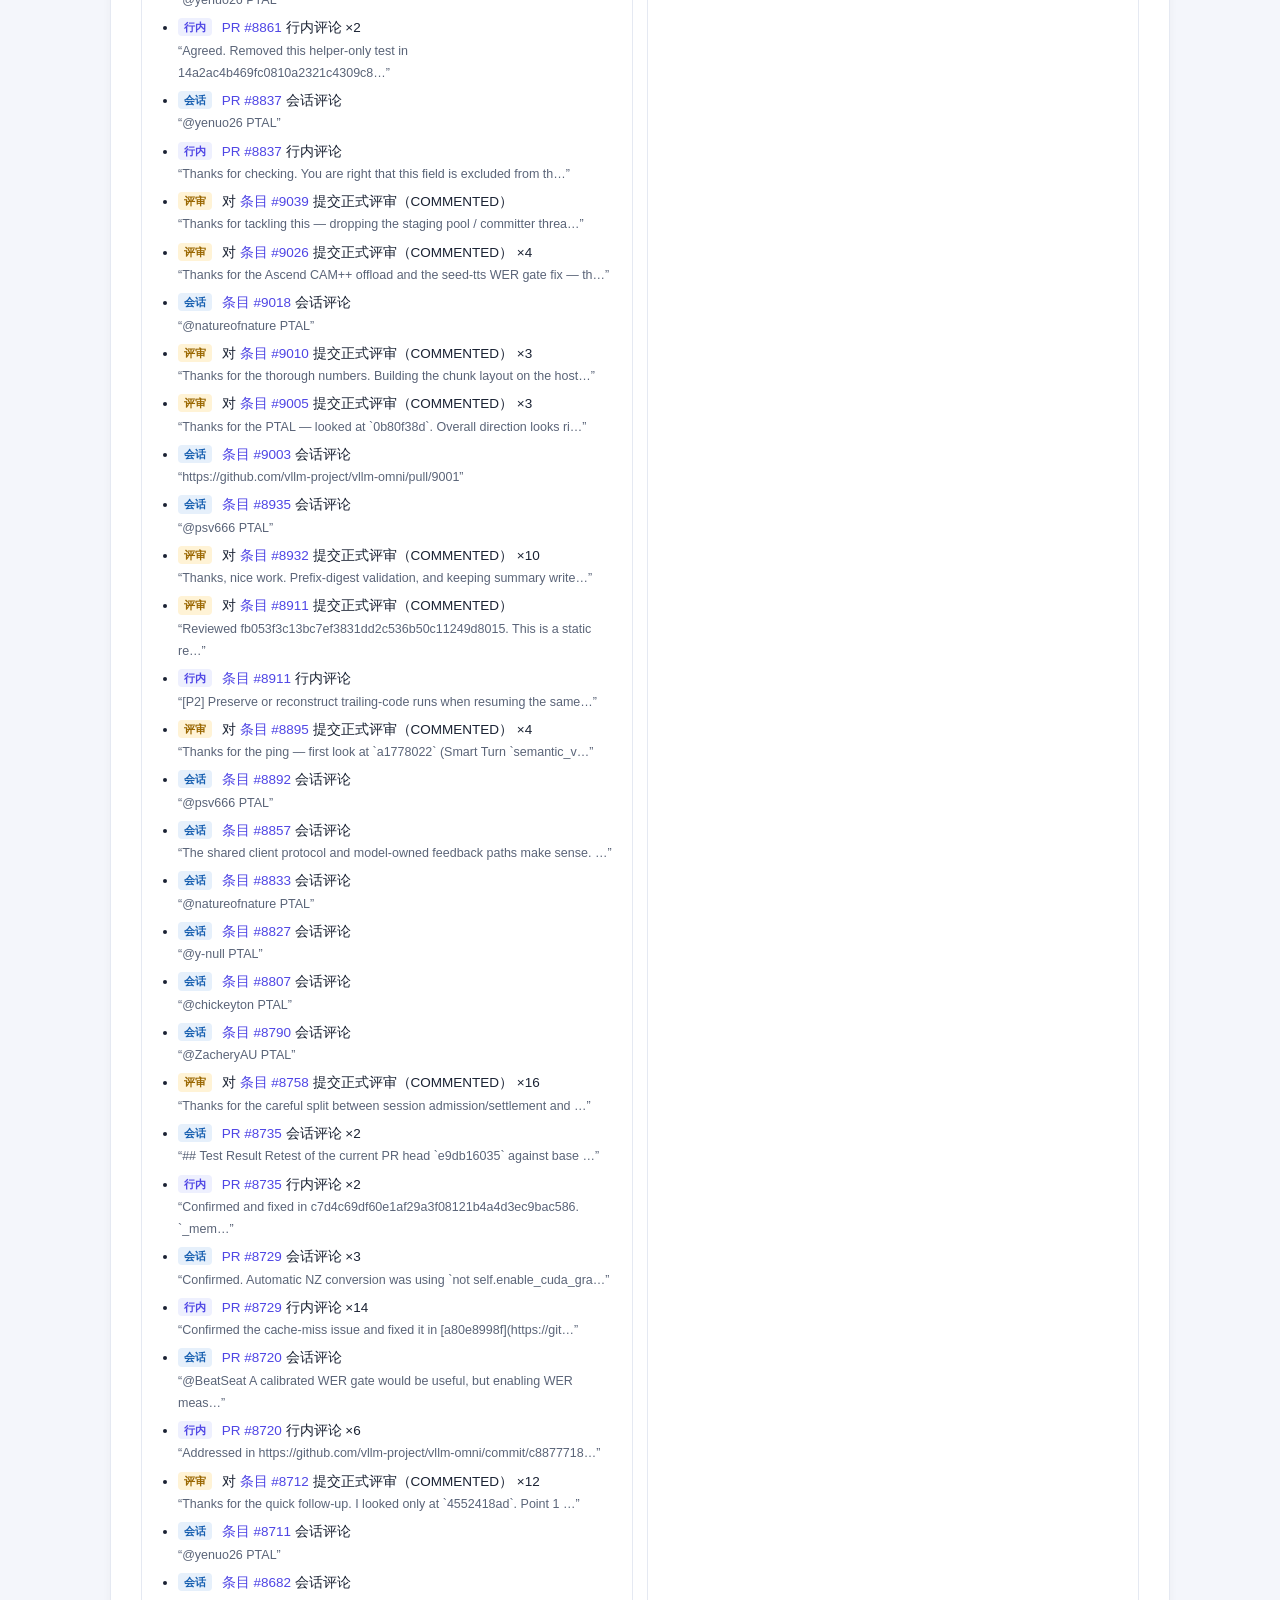
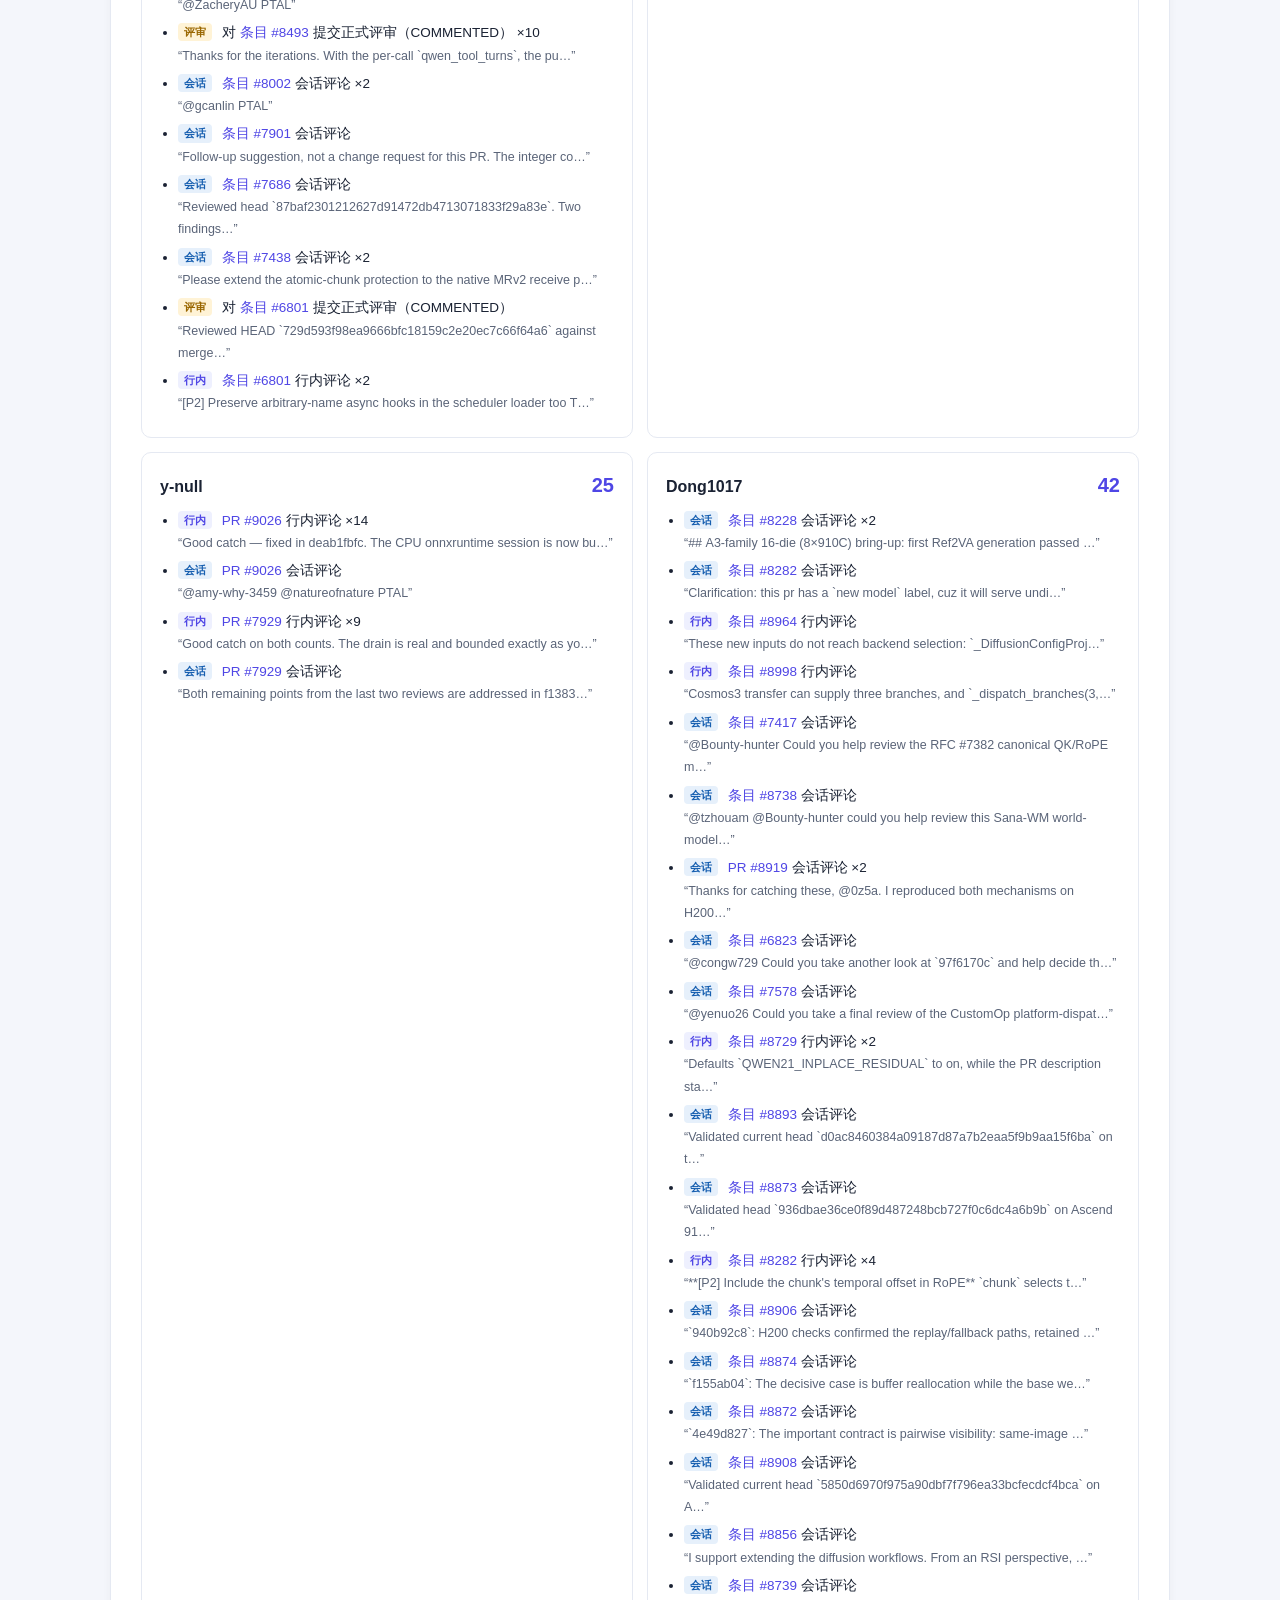
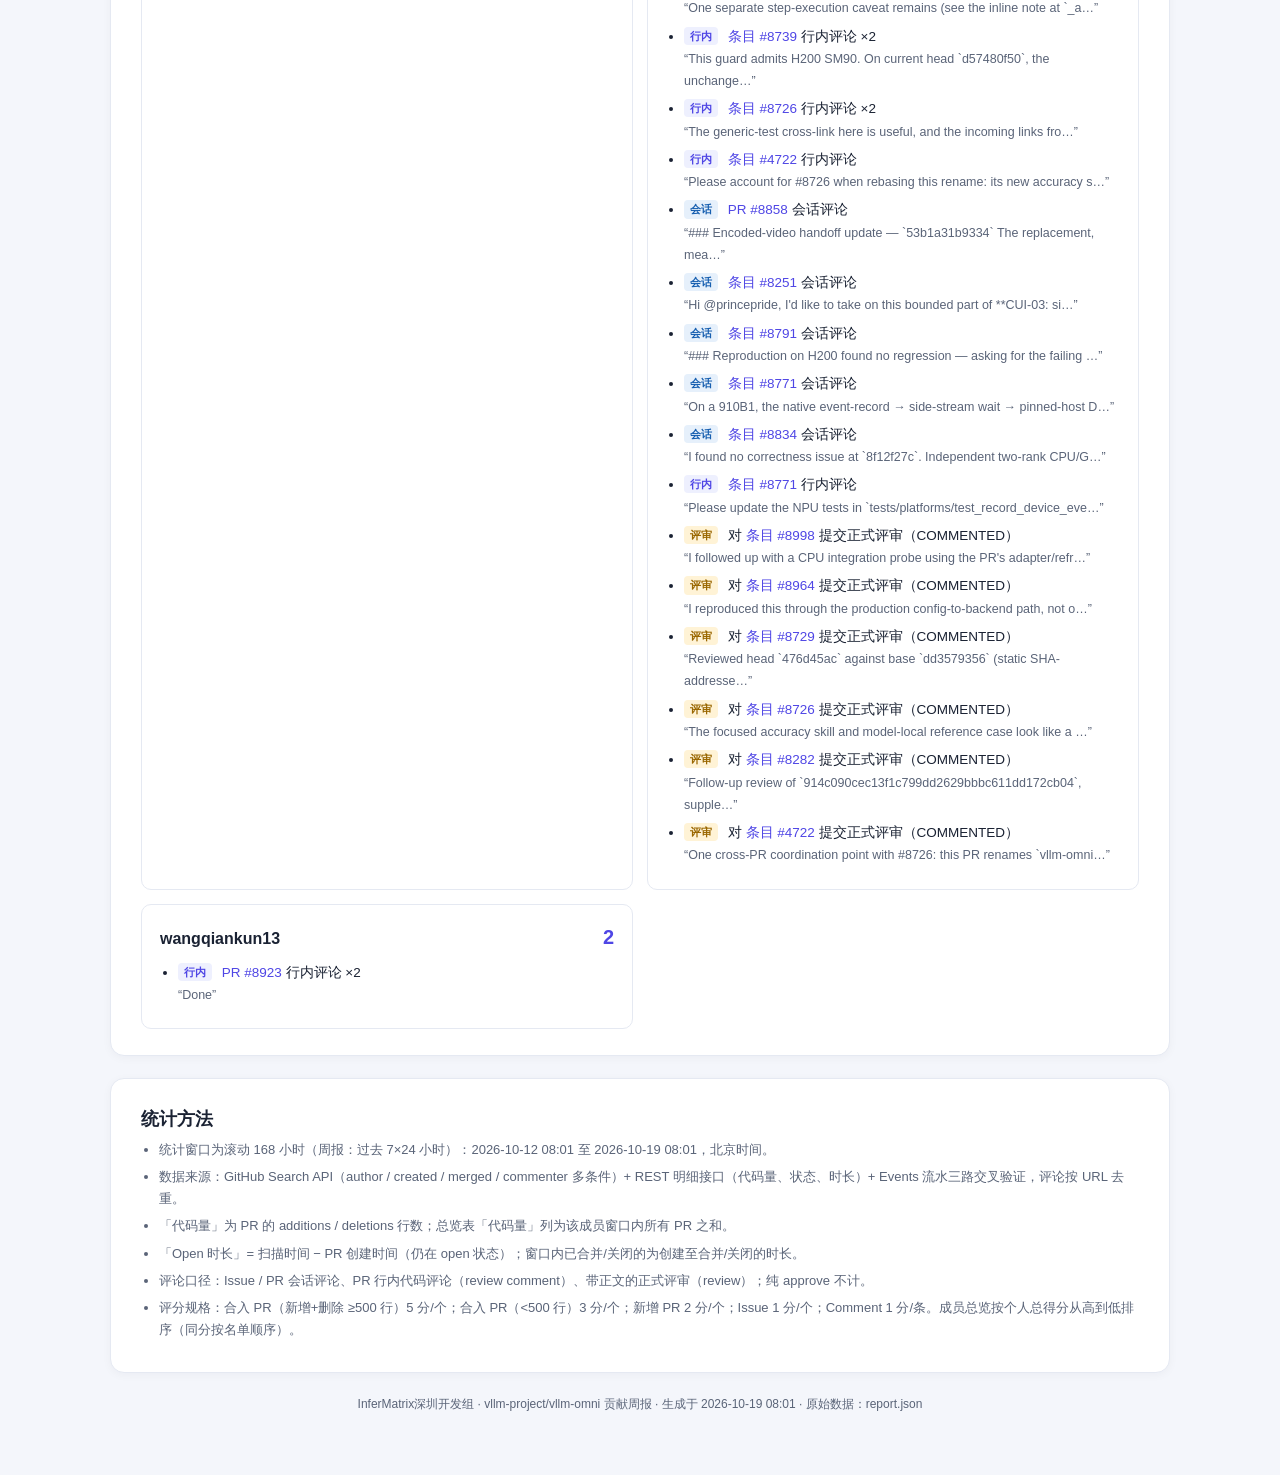
==== commit d33420c1: "发布 2026-10-19 周报" ====
--- a/reports/weekly-2026-10-19.html
+++ b/reports/weekly-2026-10-19.html
@@ -93,16 +93,16 @@
     <div class="sub">仓库：vllm-project/vllm-omni ｜ 统计窗口：北京时间 2026-10-12 08:01 – 2026-10-19 08:01（滚动 168 小时）</div>
     <div class="meta">
       <span>扫描时间：2026-10-19 08:01（北京时间）</span>
-      <span>成员：8 人（ShengDev、BLANKETusers、psv666、zengchuang-hw、amy-why-3459、Bounty-hunter、y-null、Dong1017）</span>
+      <span>成员：9 人（ShengDev、BLANKETusers、psv666、zengchuang-hw、amy-why-3459、Bounty-hunter、y-null、Dong1017、wangqiankun13）</span>
     </div>
   </header>
 
   <div class="stats">
-    <div class="stat"><div class="num">15</div><div class="lbl">提交 PR</div></div>
+    <div class="stat"><div class="num">17</div><div class="lbl">提交 PR</div></div>
     <div class="stat"><div class="num">2</div><div class="lbl">提交 Issue</div></div>
-    <div class="stat"><div class="num">438</div><div class="lbl">评论总数</div></div>
-    <div class="stat"><div class="num">+21949 <small>/ −470</small></div><div class="lbl">新增 / 删除代码行</div></div>
-    <div class="stat"><div class="num">8 <small>/ 8</small></div><div class="lbl">窗口内活跃成员</div></div>
+    <div class="stat"><div class="num">440</div><div class="lbl">评论总数</div></div>
+    <div class="stat"><div class="num">+23229 <small>/ −491</small></div><div class="lbl">新增 / 删除代码行</div></div>
+    <div class="stat"><div class="num">9 <small>/ 9</small></div><div class="lbl">窗口内活跃成员</div></div>
   </div>
 
   <section>
@@ -120,6 +120,7 @@
         <tr><td class="member">y-null</td><td><span class="score">39</span><br><span class="muted">合入≥500行 ×2 · 新增PR ×2 · 评论 ×25</span></td><td>2</td><td><span class="muted">新增</span> <a href="https://github.com/vllm-project/vllm-omni/pull/9026" target="_blank">#9026</a>、<a href="https://github.com/vllm-project/vllm-omni/pull/9024" target="_blank">#9024</a><br><span class="muted">合入</span> <a href="https://github.com/vllm-project/vllm-omni/pull/9026" target="_blank" class="">#9026</a>、<a href="https://github.com/vllm-project/vllm-omni/pull/7929" target="_blank" class="pr-pre">#7929<sup>↑</sup></a></td><td><span class="codeadd">+8411</span> <span class="codedel">−162</span></td><td>0</td><td>—</td><td>25</td><td><span class="badge b-active">活跃</span></td></tr>
         <tr><td class="member">zengchuang-hw</td><td><span class="score">12</span><br><span class="muted">评论 ×12</span></td><td>0</td><td><span class="muted">新增</span> —<br><span class="muted">合入</span> —</td><td>—</td><td>0</td><td>—</td><td>12</td><td><span class="badge b-active">活跃</span></td></tr>
         <tr><td class="member">ShengDev</td><td><span class="score">11</span><br><span class="muted">合入≥500行 ×1 · 评论 ×6</span></td><td>0</td><td><span class="muted">新增</span> —<br><span class="muted">合入</span> <a href="https://github.com/vllm-project/vllm-omni/pull/8282" target="_blank" class="pr-pre">#8282<sup>↑</sup></a></td><td>—</td><td>0</td><td>—</td><td>6</td><td><span class="badge b-active">活跃</span></td></tr>
+        <tr><td class="member">wangqiankun13</td><td><span class="score">9</span><br><span class="muted">合入<500行 ×1 · 新增PR ×2 · 评论 ×2</span></td><td>2</td><td><span class="muted">新增</span> <a href="https://github.com/vllm-project/vllm-omni/pull/9022" target="_blank">#9022</a>、<a href="https://github.com/vllm-project/vllm-omni/pull/8923" target="_blank">#8923</a><br><span class="muted">合入</span> <a href="https://github.com/vllm-project/vllm-omni/pull/8923" target="_blank" class="">#8923</a></td><td><span class="codeadd">+1280</span> <span class="codedel">−21</span></td><td>0</td><td>—</td><td>2</td><td><span class="badge b-active">活跃</span></td></tr>
         <tr><td class="member">BLANKETusers</td><td><span class="score">5</span><br><span class="muted">评论 ×5</span></td><td>0</td><td><span class="muted">新增</span> —<br><span class="muted">合入</span> —</td><td>—</td><td>0</td><td>—</td><td>5</td><td><span class="badge b-active">活跃</span></td></tr>
       </tbody>
     </table>
@@ -127,9 +128,9 @@
   </section>
 
   <section>
-    <h2>PR 明细 <span class="tag">新增 15 个 · 合入 18 个</span></h2>
+    <h2>PR 明细 <span class="tag">新增 17 个 · 合入 19 个</span></h2>
     <div class="sec-desc">「新增 PR」＝ 窗口内新提交；「合入 PR」＝ 窗口内被合并（含窗口开启前创建、窗口内合入的）。Open 时长以扫描时刻（北京时间 2026-10-19 08:01）为基准。</div>
-    <h3 class="h3">合入 PR（18 个，含 10 个窗口前创建）</h3>
+    <h3 class="h3">合入 PR（19 个，含 10 个窗口前创建）</h3>
     <div class="table-wrap"><table>
       <thead><tr><th>PR</th><th>作者</th><th>代码量</th><th>合并时间</th><th>从提交到合入</th></tr></thead>
       <tbody><tr>
@@ -201,6 +202,13 @@
           <td><span class="codeadd">+92</span> <span class="codedel">−13</span></td>
           <td>2026-10-15 19:28 合并</td>
           <td>历时 ≈ 3.1 小时</td>
+        </tr>
+        <tr>
+          <td class="pr-title"><span class="pr-id">#8923</span><a href="https://github.com/vllm-project/vllm-omni/pull/8923" target="_blank">[CI] Add nightly performance test for Qwen-Image-2.1</a><br><span class="muted">4 文件 · 2 commit · 2026-10-14 19:01 提交</span></td>
+          <td class="member">wangqiankun13</td>
+          <td><span class="codeadd">+395</span> <span class="codedel">−0</span></td>
+          <td>2026-10-15 22:07 合并</td>
+          <td>历时 ≈ 27.1 小时</td>
         </tr>
         <tr>
           <td class="pr-title"><span class="pr-id">#7929</span><a href="https://github.com/vllm-project/vllm-omni/pull/7929" target="_blank">[Bugfix][Ascend][Perf] MiniCPM-o 4.5 Talker multi-frame decode and NPU pipeline optimizations</a><br><span class="muted">43 文件 · 135 commit · 2026-09-21 16:52 提交 · 窗口前创建</span></td>
@@ -259,7 +267,7 @@
           <td>历时 ≈ 31 天 7 小时</td>
         </tr></tbody>
     </table></div>
-<h3 class="h3">新增 PR（15 个）</h3>
+<h3 class="h3">新增 PR（17 个）</h3>
     <div class="table-wrap"><table>
       <thead><tr><th>PR</th><th>作者</th><th>代码量</th><th>Open 时长</th><th>状态</th></tr></thead>
       <tbody><tr>
@@ -366,6 +374,20 @@
           <td><span class="codeadd">+959</span> <span class="codedel">−0</span></td>
           <td>≈ 5 天 21 小时</td>
           <td><span class="badge b-open">OPEN</span> <span class="badge b-draft">Draft</span></td>
+        </tr>
+        <tr>
+          <td class="pr-title"><span class="pr-id">#9022</span><a href="https://github.com/vllm-project/vllm-omni/pull/9022" target="_blank">[Diffusion][CI] Add performance test skill for diffusion model</a><br><span class="muted">11 文件 · 1 commit · 2026-10-16 16:54 提交</span></td>
+          <td class="member">wangqiankun13</td>
+          <td><span class="codeadd">+885</span> <span class="codedel">−21</span></td>
+          <td>≈ 2 天 17 小时</td>
+          <td><span class="badge b-open">OPEN</span></td>
+        </tr>
+        <tr>
+          <td class="pr-title"><span class="pr-id">#8923</span><a href="https://github.com/vllm-project/vllm-omni/pull/8923" target="_blank">[CI] Add nightly performance test for Qwen-Image-2.1</a><br><span class="muted">4 文件 · 2 commit · 2026-10-14 19:01 提交</span></td>
+          <td class="member">wangqiankun13</td>
+          <td><span class="codeadd">+395</span> <span class="codedel">−0</span></td>
+          <td>≈ 27.1 小时（已合入）</td>
+          <td><span class="badge b-merged">MERGED</span></td>
         </tr></tbody>
     </table></div>
   </section>
@@ -390,8 +412,8 @@
   </section>
 
   <section>
-    <h2>评论明细 <span class="tag">共 438 条</span></h2>
-    <div class="sec-desc">构成：会话评论 112 条 ＋ 行内 Review 评论 248 条 ＋ 正式评审 78 条。</div>
+    <h2>评论明细 <span class="tag">共 440 条</span></h2>
+    <div class="sec-desc">构成：会话评论 112 条 ＋ 行内 Review 评论 250 条 ＋ 正式评审 78 条。</div>
     <div class="cmt-grid">
       <div class="cmt-card">
         <div class="head"><span class="who">ShengDev</span><span class="count">6</span></div>
@@ -582,6 +604,12 @@
           <li><span class="k k3">评审</span> 对 <a href="https://github.com/vllm-project/vllm-omni/pull/4722" target="_blank">条目 #4722</a> 提交正式评审（COMMENTED）<br><span class="muted">“One cross-PR coordination point with #8726: this PR renames `vllm-omni…”</span></li>
         </ul>
       </div>
+      <div class="cmt-card">
+        <div class="head"><span class="who">wangqiankun13</span><span class="count">2</span></div>
+        <ul>
+          <li><span class="k k2">行内</span> <a href="https://github.com/vllm-project/vllm-omni/pull/8923" target="_blank">PR #8923</a> 行内评论 ×2<br><span class="muted">“Done”</span></li>
+        </ul>
+      </div>
     </div>
   </section>
 
